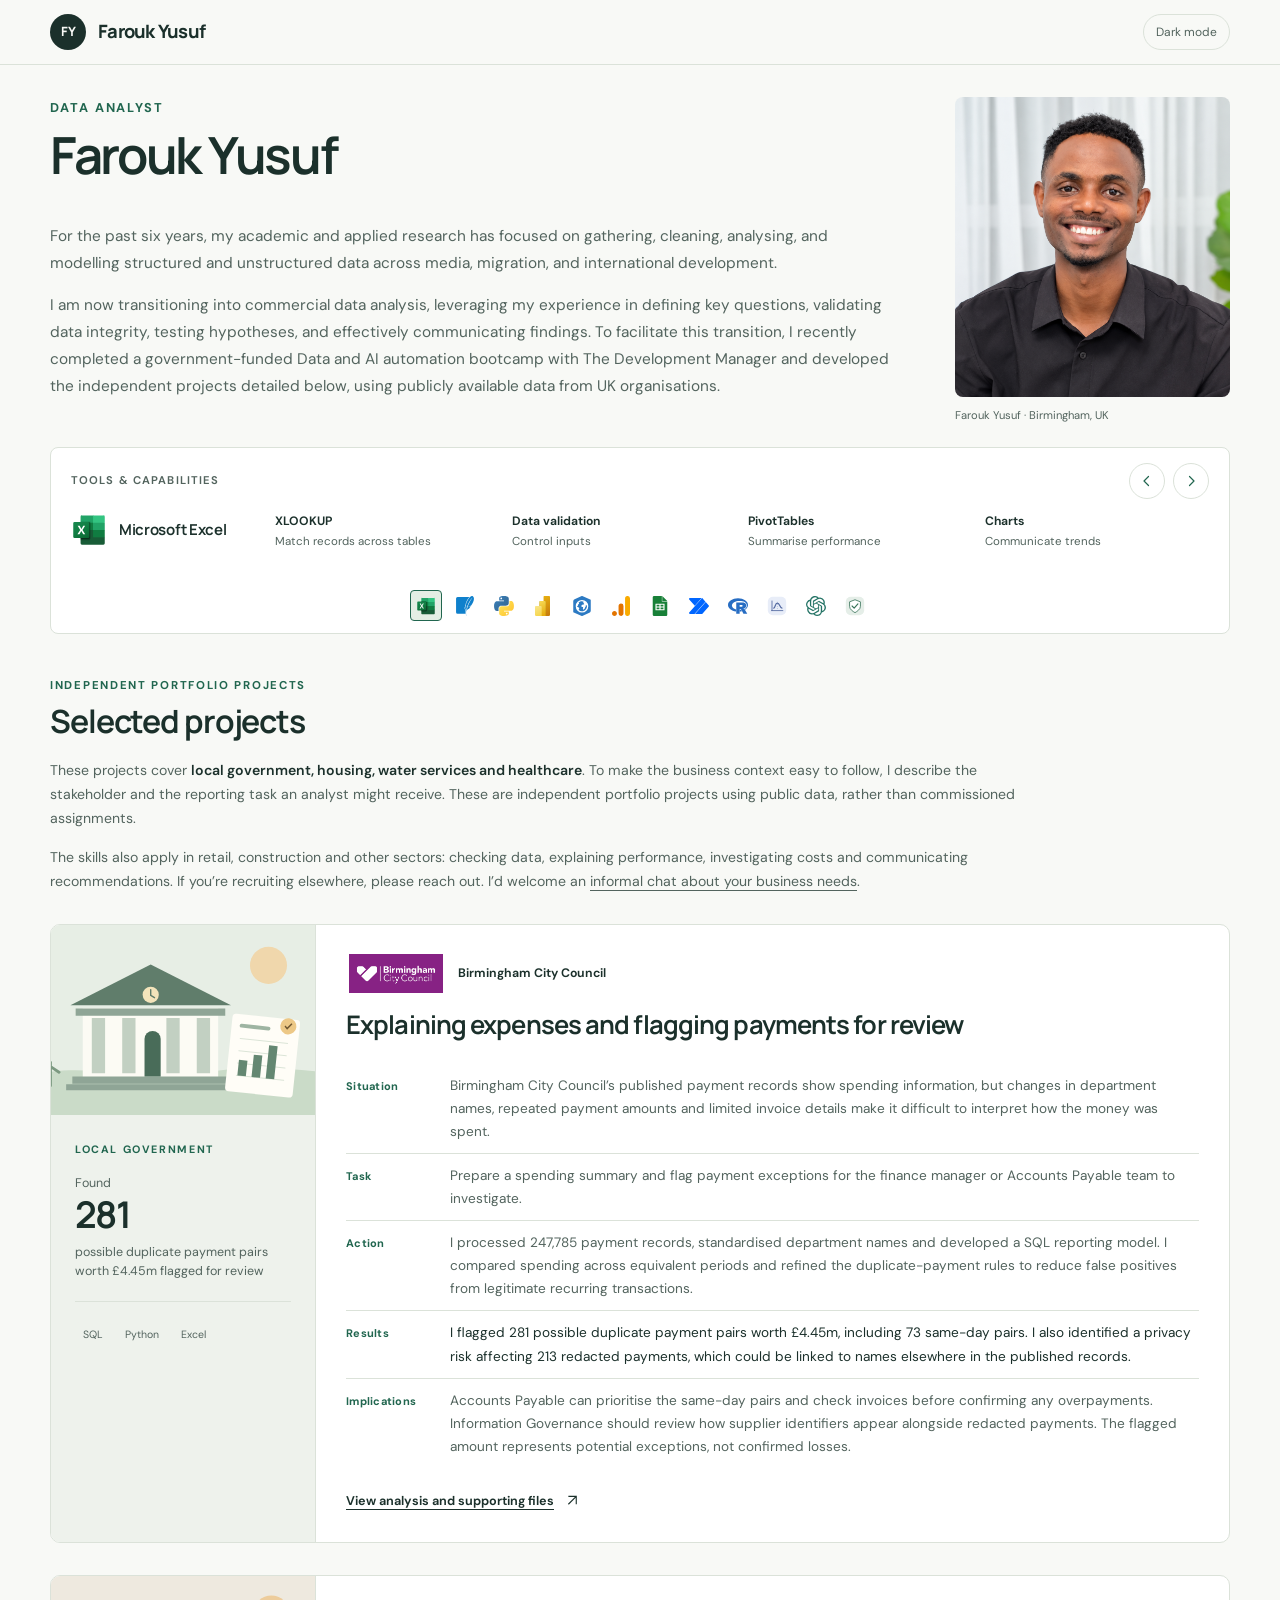
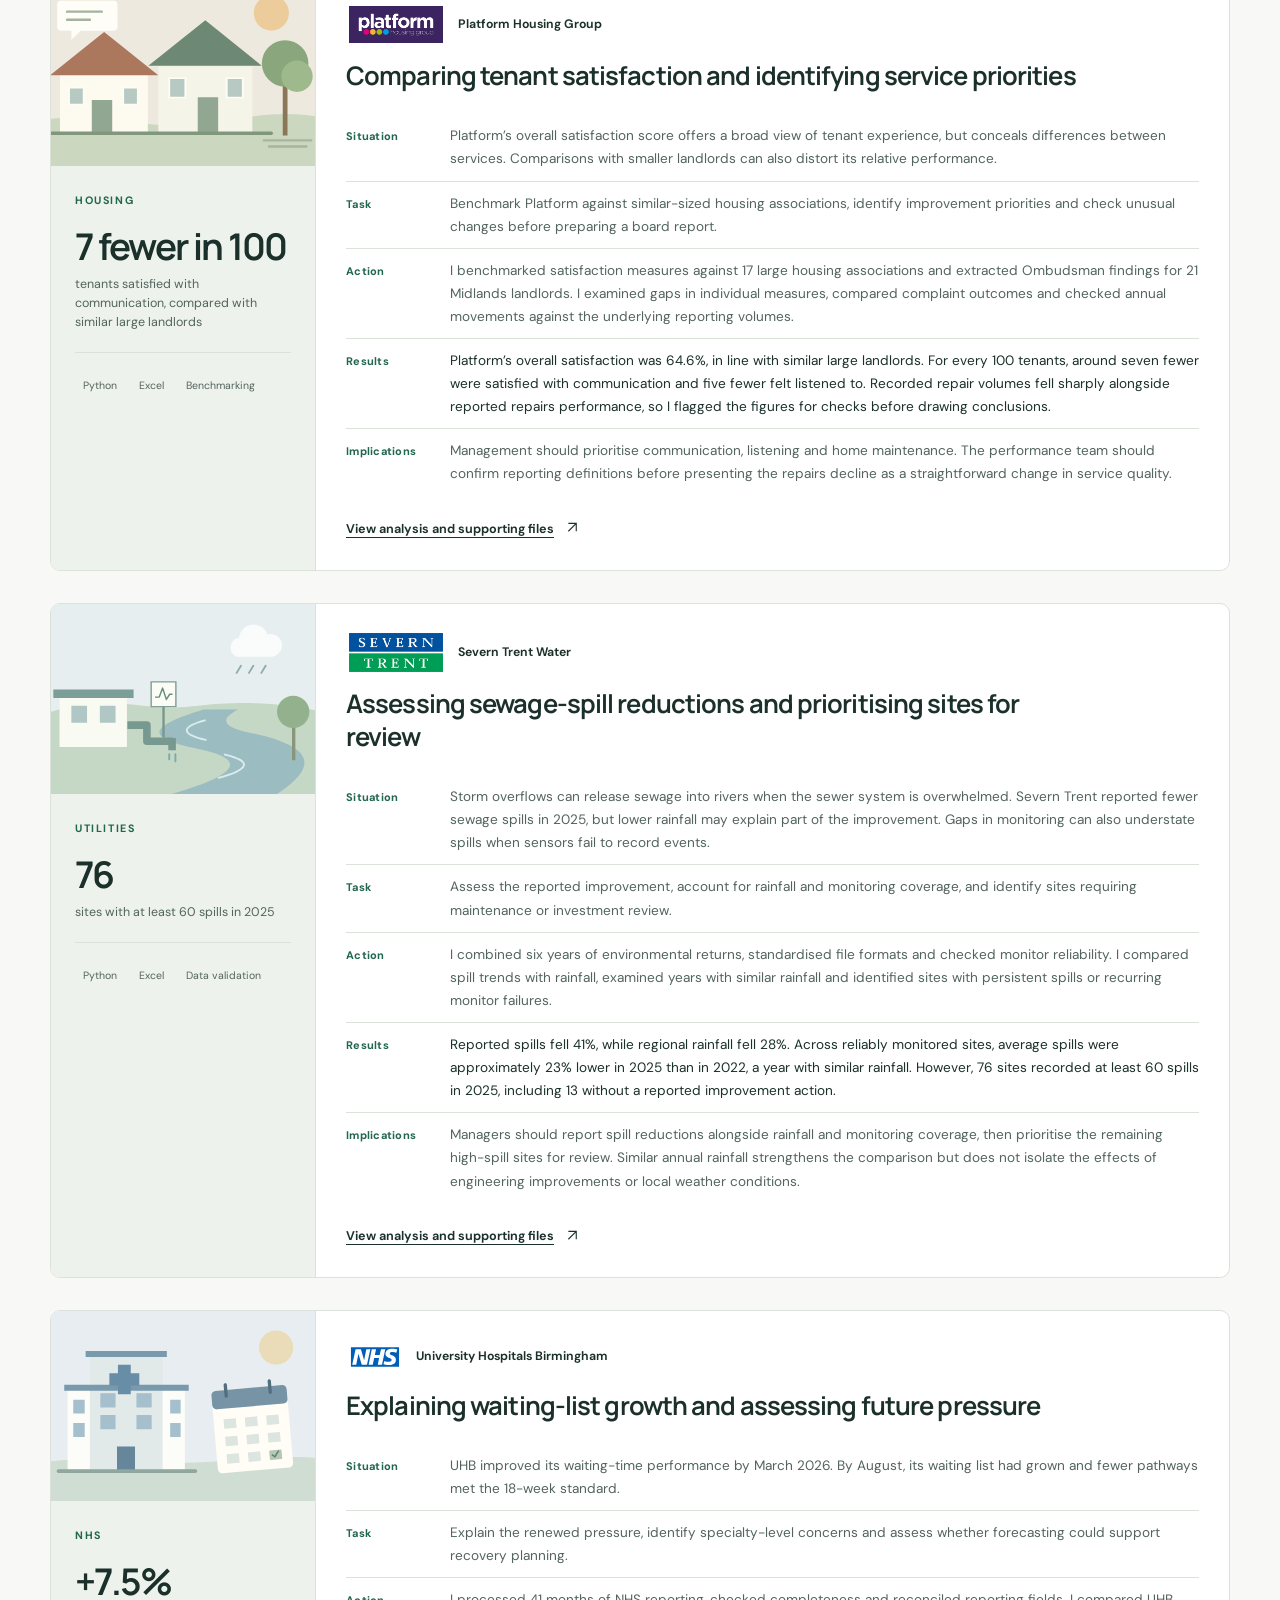
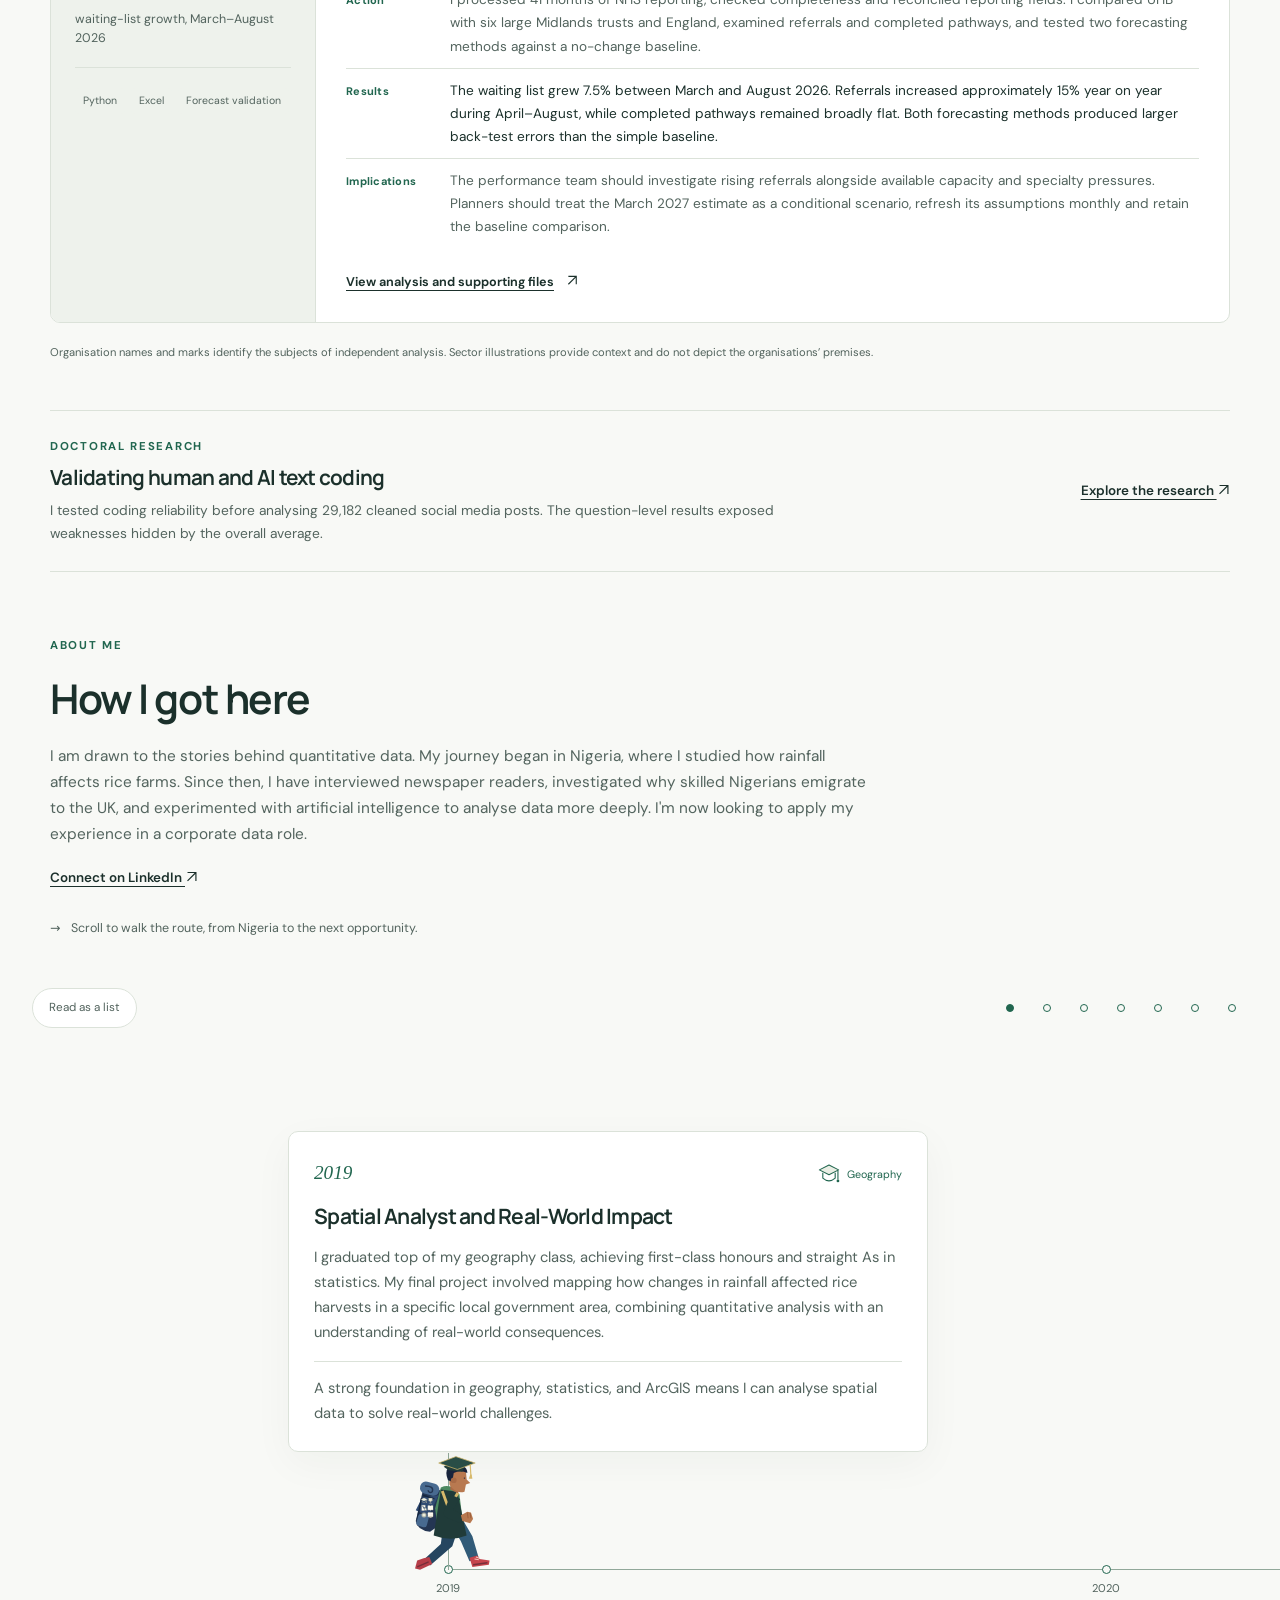
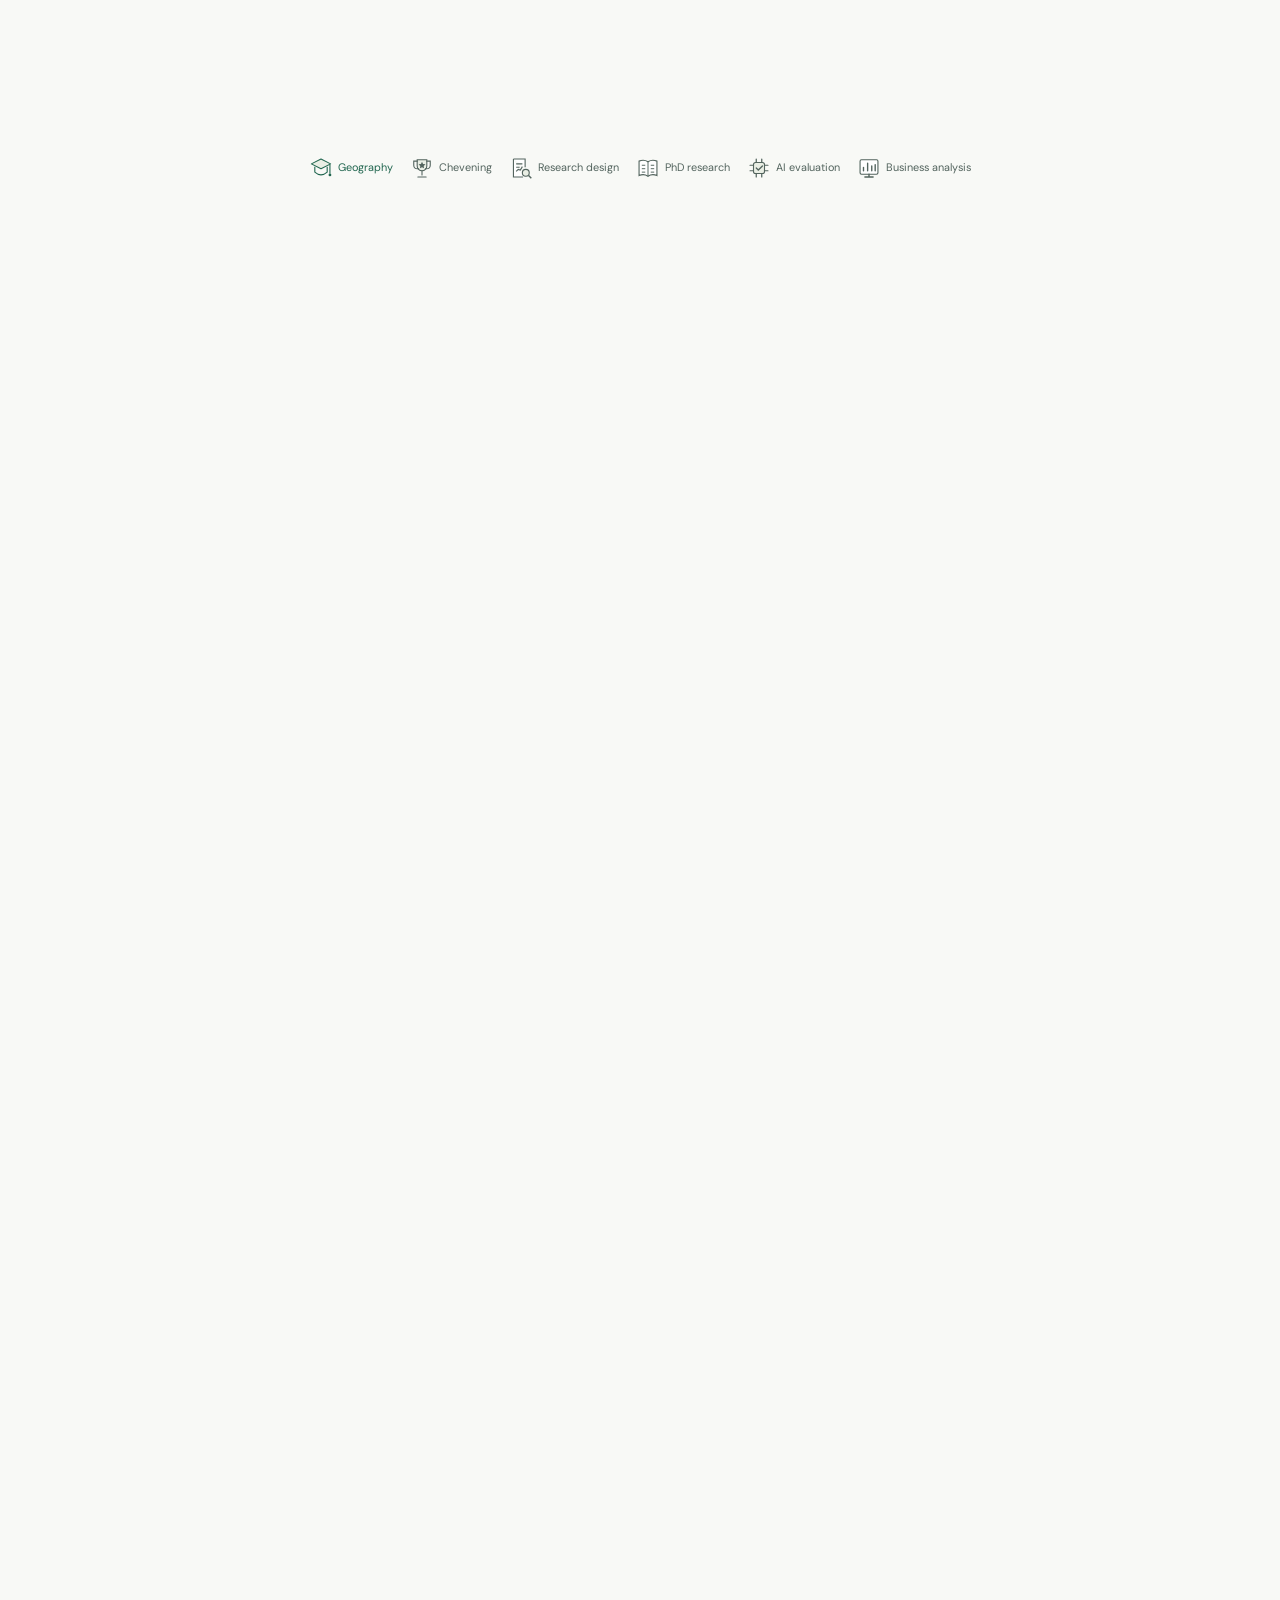
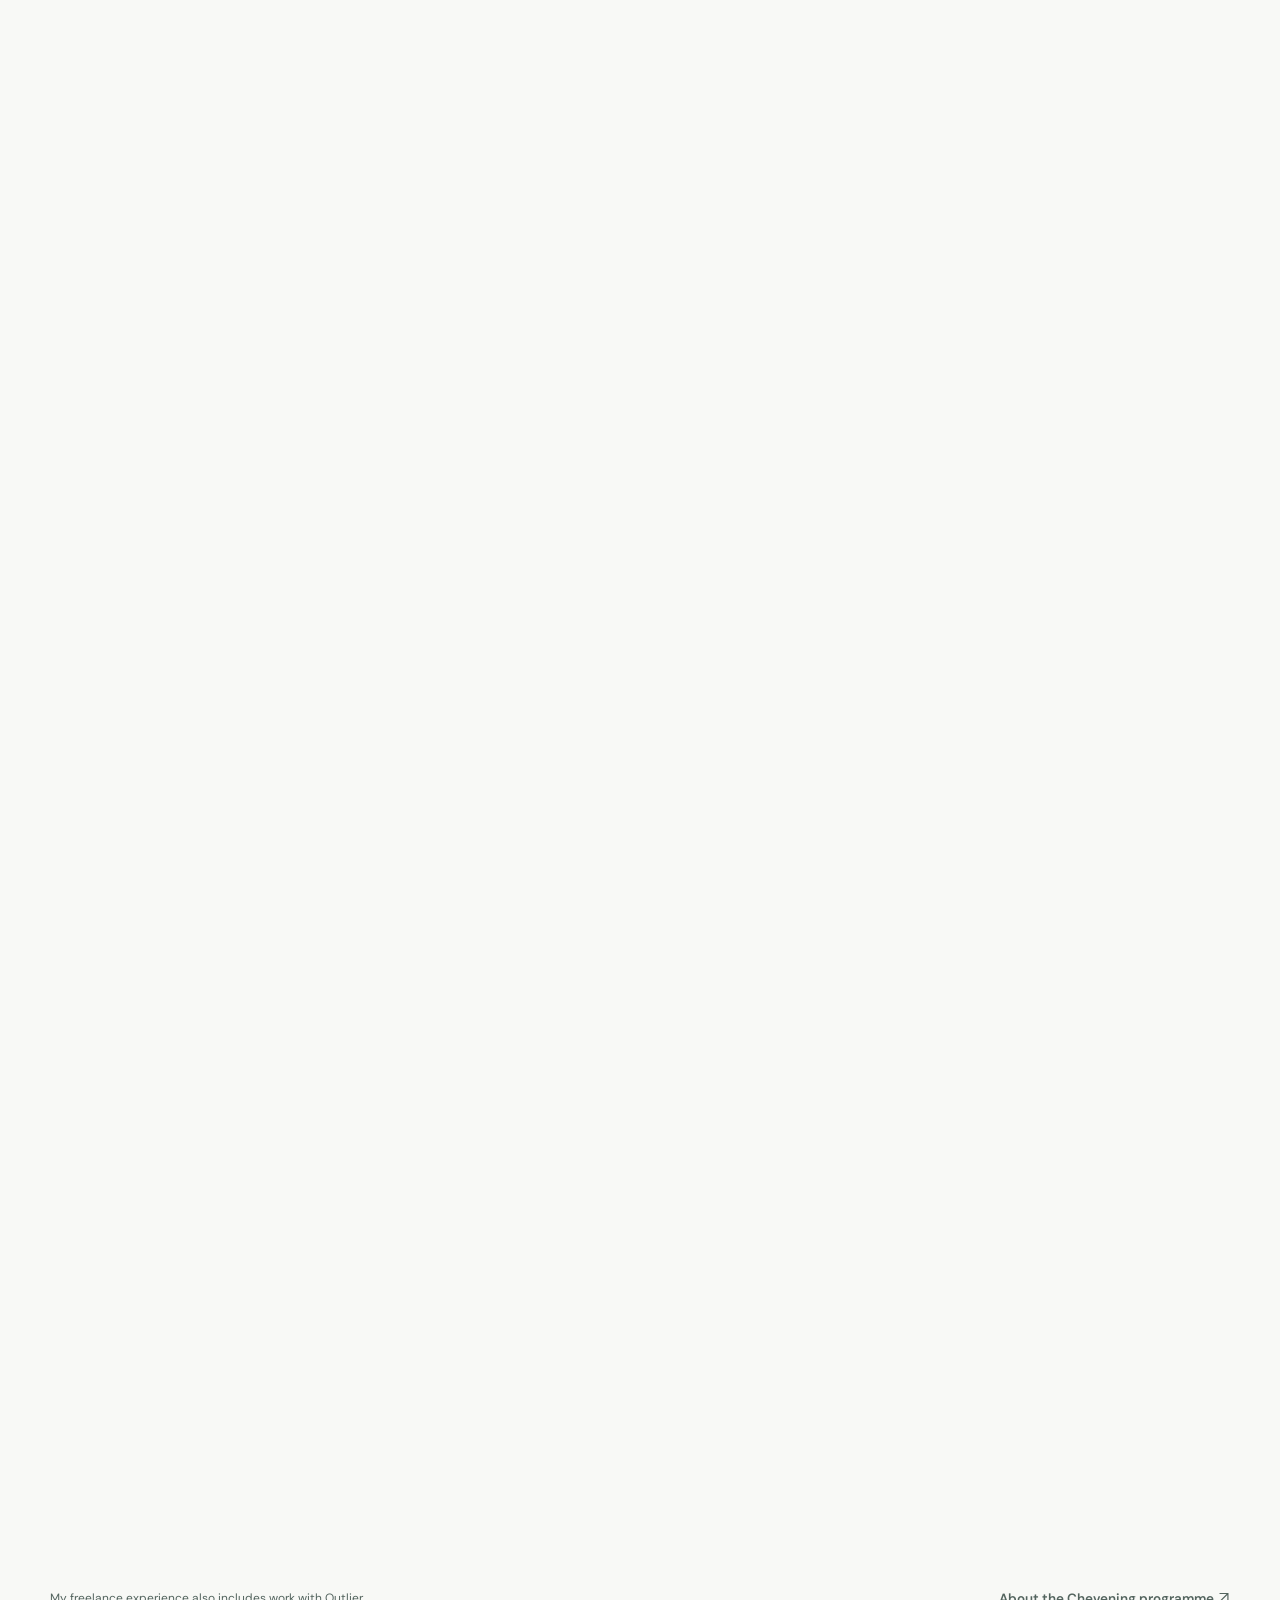
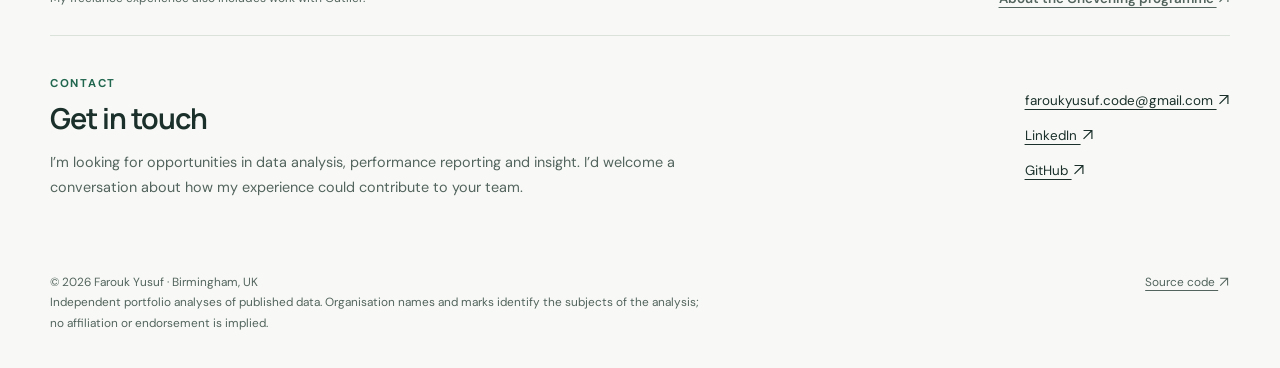
==== index.html @ 4bec8113 "Unify journey typography and enable smooth skills autoplay" ====
<!doctype html>
<html lang="en-GB"><head><meta charset="utf-8"><meta name="viewport" content="width=device-width, initial-scale=1">
<title>Data analyst portfolio | Farouk Yusuf</title><meta name="description" content="Farouk Yusuf: six years in academic and applied research, transitioning into commercial data analysis. Explore independent SQL, Python and Excel projects using UK public data.">
<meta name="theme-color" content="#1b302b"><link rel="icon" href="assets/favicon.svg" type="image/svg+xml">
<link rel="stylesheet" href="assets/css/site.css"><link rel="stylesheet" href="assets/css/home.css"><link rel="stylesheet" href="assets/css/journey.css"><script src="assets/js/journey.js" defer></script><script src="assets/js/site.js" defer></script></head>
<body><a class="skip-link" href="#main">Skip to content</a>
    <header class="site-header"><div class="container nav">
      <a class="brand" href="index.html"><span class="brand-mark" aria-hidden="true">FY</span>Farouk Yusuf<span class="sr-only">, home</span></a>
      <button class="theme-button" data-theme-toggle aria-pressed="false" hidden>Dark mode</button>
    </div></header><main id="main" class="homepage">
  <section class="home-opening container" aria-labelledby="profile-heading">
    <div class="profile-heading"><span class="eyebrow">Data Analyst</span><h1 id="profile-heading">Farouk Yusuf</h1></div>
    <div class="profile-introduction"><p>For the past six years, my academic and applied research has focused on gathering, cleaning, analysing, and modelling structured and unstructured data across media, migration, and international development.</p><p>I am now transitioning into commercial data analysis, leveraging my experience in defining key questions, validating data integrity, testing hypotheses, and effectively communicating findings. To facilitate this transition, I recently completed a government-funded Data and AI automation bootcamp with The Development Manager and developed the independent projects detailed below, using publicly available data from UK organisations.</p></div>
    <div class="profile-visual"><figure class="profile-picture"><img src="assets/images/headshot-3.png" alt="Farouk Yusuf" width="400" height="500" fetchpriority="high"><figcaption>Farouk Yusuf · Birmingham, UK</figcaption></figure></div>
    <section class="tool-carousel" data-tool-carousel role="region" aria-roledescription="carousel" aria-label="Tools and capabilities">
      <div class="tool-carousel-top"><h2>Tools &amp; capabilities</h2><div class="tool-controls" data-tool-controls hidden><button type="button" data-tool-previous aria-label="Previous tool"><svg viewBox="0 0 24 24" aria-hidden="true"><path d="m14 6-6 6 6 6"/></svg></button><button type="button" data-tool-next aria-label="Next tool"><svg viewBox="0 0 24 24" aria-hidden="true"><path d="m10 6 6 6-6 6"/></svg></button></div></div>
      <div data-tool-track><section class="tool-slide" data-tool-slide role="group" aria-roledescription="slide" aria-label="1 of 12: Microsoft Excel">
        <div class="tool-identity"><img src="assets/icons/excel.svg" alt="" width="42" height="42"><h3>Microsoft Excel</h3></div><div class="tool-details"><ul><li><strong>XLOOKUP</strong><span>Match records across tables</span></li><li><strong>Data validation</strong><span>Control inputs</span></li><li><strong>PivotTables</strong><span>Summarise performance</span></li><li><strong>Charts</strong><span>Communicate trends</span></li></ul></div></section><section class="tool-slide" data-tool-slide role="group" aria-roledescription="slide" aria-label="2 of 12: SQL">
        <div class="tool-identity"><img src="assets/icons/sql.svg" alt="" width="42" height="42"><h3>SQL</h3></div><div class="tool-details"><ul><li><strong>Joins</strong><span>Combine related tables</span></li><li><strong>Aggregations</strong><span>Calculate reporting measures</span></li><li><strong>Star schemas</strong><span>Structure analytical data</span></li><li><strong>Exception queries</strong><span>Flag records for review</span></li></ul></div></section><section class="tool-slide" data-tool-slide role="group" aria-roledescription="slide" aria-label="3 of 12: Python">
        <div class="tool-identity"><img src="assets/icons/python.svg" alt="" width="42" height="42"><h3>Python</h3></div><div class="tool-details"><ul><li><strong>pandas / NumPy</strong><span>Clean and analyse data</span></li><li><strong>PDF extraction</strong><span>Turn reports into tables</span></li><li><strong>Modelling</strong><span>Test explanations</span></li><li><strong>matplotlib</strong><span>Visualise findings</span></li></ul></div></section><section class="tool-slide" data-tool-slide role="group" aria-roledescription="slide" aria-label="4 of 12: Microsoft Power BI">
        <div class="tool-identity"><img src="assets/icons/power-bi.svg" alt="" width="42" height="42"><h3>Microsoft Power BI</h3></div><div class="tool-details"><ul><li><strong>Data preparation</strong><span>Clean and transform data</span></li><li><strong>Data modelling</strong><span>Connect reporting tables</span></li><li><strong>Measures</strong><span>Calculate reporting metrics</span></li><li><strong>Interactive reporting</strong><span>Explore performance</span></li></ul></div></section><section class="tool-slide" data-tool-slide role="group" aria-roledescription="slide" aria-label="5 of 12: ArcGIS">
        <div class="tool-identity"><img src="assets/icons/arcgis.svg" alt="" width="42" height="42"><h3>ArcGIS</h3></div><div class="tool-details"><ul><li><strong>Spatial analysis</strong><span>Explore geographical patterns</span></li><li><strong>Data layers</strong><span>Combine location-based datasets</span></li><li><strong>Area comparisons</strong><span>Compare locations and coverage</span></li><li><strong>Map design</strong><span>Communicate spatial findings</span></li></ul></div></section><section class="tool-slide" data-tool-slide role="group" aria-roledescription="slide" aria-label="6 of 12: Google Analytics">
        <div class="tool-identity"><img src="assets/icons/google-analytics.svg" alt="" width="42" height="42"><h3>Google Analytics</h3></div><div class="tool-details"><ul><li><strong>Acquisition</strong><span>Identify traffic sources</span></li><li><strong>Engagement</strong><span>Monitor visitor interactions</span></li><li><strong>Usage trends</strong><span>Track changes over time</span></li><li><strong>Reporting</strong><span>Summarise website performance</span></li></ul></div></section><section class="tool-slide" data-tool-slide role="group" aria-roledescription="slide" aria-label="7 of 12: Google Sheets">
        <div class="tool-identity"><img src="assets/icons/google-sheets.svg" alt="" width="42" height="42"><h3>Google Sheets</h3></div><div class="tool-details"><ul><li><strong>Formulas</strong><span>Calculate and check metrics</span></li><li><strong>Shared records</strong><span>Maintain collaborative datasets</span></li><li><strong>Usage tracking</strong><span>Monitor activity over time</span></li><li><strong>Reporting</strong><span>Summarise progress</span></li></ul></div></section><section class="tool-slide" data-tool-slide role="group" aria-roledescription="slide" aria-label="8 of 12: Power Automate">
        <div class="tool-identity"><img src="assets/icons/power-automate.svg" alt="" width="42" height="42"><h3>Power Automate</h3></div><div class="tool-details"><ul><li><strong>Workflow automation</strong><span>Streamline routine processes</span></li><li><strong>App connections</strong><span>Move data between applications</span></li><li><strong>Notifications</strong><span>Route updates and reminders</span></li><li><strong>Approvals</strong><span>Track review and sign-off steps</span></li></ul></div></section><section class="tool-slide" data-tool-slide role="group" aria-roledescription="slide" aria-label="9 of 12: R">
        <div class="tool-identity"><img src="assets/icons/r.svg" alt="" width="42" height="42"><h3>R</h3></div><div class="tool-details"><ul><li><strong>Data preparation</strong><span>Organise data for analysis</span></li><li><strong>Statistical analysis</strong><span>Explore patterns and relationships</span></li><li><strong>Visualisation</strong><span>Communicate analytical findings</span></li><li><strong>Reproducibility</strong><span>Keep analysis steps repeatable</span></li></ul></div></section><section class="tool-slide" data-tool-slide role="group" aria-roledescription="slide" aria-label="10 of 12: Statistics">
        <div class="tool-identity"><img src="assets/icons/statistics.svg" alt="" width="42" height="42"><h3>Statistics</h3></div><div class="tool-details"><ul><li><strong>Descriptive statistics</strong><span>Summarise distributions and variation</span></li><li><strong>Hypothesis testing</strong><span>Evaluate differences between groups</span></li><li><strong>Regression</strong><span>Examine relationships between variables</span></li><li><strong>Model validation</strong><span>Assess fit, error and uncertainty</span></li></ul></div></section><section class="tool-slide" data-tool-slide role="group" aria-roledescription="slide" aria-label="11 of 12: AI-assisted development">
        <div class="tool-identity"><img src="assets/icons/openai.svg" alt="" width="42" height="42"><h3>AI-assisted development</h3></div><div class="tool-details"><ul><li><strong>Code assistance</strong><span>Draft and refine scripts</span></li><li><strong>Debugging</strong><span>Investigate errors and test fixes</span></li><li><strong>Task breakdown</strong><span>Turn requirements into build steps</span></li><li><strong>Output validation</strong><span>Check generated code and findings</span></li></ul></div></section><section class="tool-slide" data-tool-slide role="group" aria-roledescription="slide" aria-label="12 of 12: Data governance &amp; GDPR">
        <div class="tool-identity"><img src="assets/icons/data-governance.svg" alt="" width="42" height="42"><h3>Data governance &amp; GDPR</h3></div><div class="tool-details"><ul><li><strong>Data quality</strong><span>Validate accuracy and consistency</span></li><li><strong>Data minimisation</strong><span>Limit unnecessary personal data</span></li><li><strong>Pseudonymisation</strong><span>Reduce exposure of identifiers</span></li><li><strong>Documentation</strong><span>Record sources and limitations</span></li></ul></div></section></div><div class="tool-choices" data-tool-choices role="group" aria-label="Choose a tool" hidden><button type="button" data-tool-select="0" aria-label="Show Microsoft Excel" title="Microsoft Excel" aria-pressed="true"><img src="assets/icons/excel.svg" width="20" height="20" alt=""></button><button type="button" data-tool-select="1" aria-label="Show SQL" title="SQL" aria-pressed="false"><img src="assets/icons/sql.svg" width="20" height="20" alt=""></button><button type="button" data-tool-select="2" aria-label="Show Python" title="Python" aria-pressed="false"><img src="assets/icons/python.svg" width="20" height="20" alt=""></button><button type="button" data-tool-select="3" aria-label="Show Microsoft Power BI" title="Microsoft Power BI" aria-pressed="false"><img src="assets/icons/power-bi.svg" width="20" height="20" alt=""></button><button type="button" data-tool-select="4" aria-label="Show ArcGIS" title="ArcGIS" aria-pressed="false"><img src="assets/icons/arcgis.svg" width="20" height="20" alt=""></button><button type="button" data-tool-select="5" aria-label="Show Google Analytics" title="Google Analytics" aria-pressed="false"><img src="assets/icons/google-analytics.svg" width="20" height="20" alt=""></button><button type="button" data-tool-select="6" aria-label="Show Google Sheets" title="Google Sheets" aria-pressed="false"><img src="assets/icons/google-sheets.svg" width="20" height="20" alt=""></button><button type="button" data-tool-select="7" aria-label="Show Power Automate" title="Power Automate" aria-pressed="false"><img src="assets/icons/power-automate.svg" width="20" height="20" alt=""></button><button type="button" data-tool-select="8" aria-label="Show R" title="R" aria-pressed="false"><img src="assets/icons/r.svg" width="20" height="20" alt=""></button><button type="button" data-tool-select="9" aria-label="Show Statistics" title="Statistics" aria-pressed="false"><img src="assets/icons/statistics.svg" width="20" height="20" alt=""></button><button type="button" data-tool-select="10" aria-label="Show AI-assisted development" title="AI-assisted development" aria-pressed="false"><img src="assets/icons/openai.svg" width="20" height="20" alt=""></button><button type="button" data-tool-select="11" aria-label="Show Data governance &amp; GDPR" title="Data governance &amp; GDPR" aria-pressed="false"><img src="assets/icons/data-governance.svg" width="20" height="20" alt=""></button></div><p class="sr-only" data-tool-announcement role="status" aria-live="polite"></p>
    </section>
  </section>

  <section class="home-projects container" id="projects" aria-labelledby="projects-heading">
    <div class="home-section-heading"><span class="eyebrow">Independent portfolio projects</span><h2 id="projects-heading">Selected projects</h2></div>
    <div class="project-context">
      <p>These projects cover <strong>local government, housing, water services and healthcare</strong>. To make the business context easy to follow, I describe the stakeholder and the reporting task an analyst might receive. These are independent portfolio projects using public data, rather than commissioned assignments.</p>
      <p>The skills also apply in retail, construction and other sectors: checking data, explaining performance, investigating costs and communicating recommendations. If you’re recruiting elsewhere, please reach out. I’d welcome an <a href="mailto:faroukyusuf.code@gmail.com">informal chat about your business needs</a>.</p>
    </div>
    <div class="project-highlights"><article class="project-highlight" aria-labelledby="project-1-title">
      <div class="project-art"><img class="sector-image" src="assets/illustrations/local-government.svg" alt="Illustration of a civic building and financial reporting documents" width="640" height="400" loading="lazy">
      <div class="project-art-footer"><span class="eyebrow">Local government</span><div class="project-key"><span class="project-key-prefix">Found</span><strong>281</strong><span>possible duplicate payment pairs worth £4.45m flagged for review</span></div><div class="tags"><span class="tag">SQL</span><span class="tag">Python</span><span class="tag">Excel</span></div></div></div>
      <div class="project-narrative"><div class="organisation"><img class="org-logo" src="assets/logos/bcc.png" alt="Birmingham City Council" width="100" height="45"><span>Birmingham City Council</span></div><h3 id="project-1-title"><a href="case-studies/birmingham-payments.html">Explaining expenses and flagging payments for review</a></h3>
      <dl class="star-list"><div class="star-step star-step--situation"><dt>Situation</dt><dd>Birmingham City Council’s published payment records show spending information, but changes in department names, repeated payment amounts and limited invoice details make it difficult to interpret how the money was spent.</dd></div><div class="star-step star-step--task"><dt>Task</dt><dd>Prepare a spending summary and flag payment exceptions for the finance manager or Accounts Payable team to investigate.</dd></div><div class="star-step star-step--action"><dt>Action</dt><dd>I processed 247,785 payment records, standardised department names and developed a SQL reporting model. I compared spending across equivalent periods and refined the duplicate-payment rules to reduce false positives from legitimate recurring transactions.</dd></div><div class="star-step star-step--results"><dt>Results</dt><dd>I flagged 281 possible duplicate payment pairs worth £4.45m, including 73 same-day pairs. I also identified a privacy risk affecting 213 redacted payments, which could be linked to names elsewhere in the published records.</dd></div><div class="star-step star-step--implications"><dt>Implications</dt><dd>Accounts Payable can prioritise the same-day pairs and check invoices before confirming any overpayments. Information Governance should review how supplier identifiers appear alongside redacted payments. The flagged amount represents potential exceptions, not confirmed losses.</dd></div></dl><a class="project-detail-link" href="case-studies/birmingham-payments.html">View analysis and supporting files <span aria-hidden="true"><svg class="arrow-icon" viewBox="0 0 16 16" aria-hidden="true"><path d="M3 13 13 3M3 3h10v10"/></svg></span><span class="sr-only">: Birmingham City Council</span></a></div>
    </article><article class="project-highlight" aria-labelledby="project-2-title">
      <div class="project-art"><img class="sector-image" src="assets/illustrations/housing.svg" alt="Illustration of homes and communal green space" width="640" height="400" loading="lazy">
      <div class="project-art-footer"><span class="eyebrow">Housing</span><div class="project-key"><strong>7 fewer in 100</strong><span>tenants satisfied with communication, compared with similar large landlords</span></div><div class="tags"><span class="tag">Python</span><span class="tag">Excel</span><span class="tag">Benchmarking</span></div></div></div>
      <div class="project-narrative"><div class="organisation"><img class="org-logo" src="assets/logos/platform.png" alt="Platform Housing Group" width="100" height="45"><span>Platform Housing Group</span></div><h3 id="project-2-title"><a href="case-studies/platform-housing.html">Comparing tenant satisfaction and identifying service priorities</a></h3>
      <dl class="star-list"><div class="star-step star-step--situation"><dt>Situation</dt><dd>Platform’s overall satisfaction score offers a broad view of tenant experience, but conceals differences between services. Comparisons with smaller landlords can also distort its relative performance.</dd></div><div class="star-step star-step--task"><dt>Task</dt><dd>Benchmark Platform against similar-sized housing associations, identify improvement priorities and check unusual changes before preparing a board report.</dd></div><div class="star-step star-step--action"><dt>Action</dt><dd>I benchmarked satisfaction measures against 17 large housing associations and extracted Ombudsman findings for 21 Midlands landlords. I examined gaps in individual measures, compared complaint outcomes and checked annual movements against the underlying reporting volumes.</dd></div><div class="star-step star-step--results"><dt>Results</dt><dd>Platform’s overall satisfaction was 64.6%, in line with similar large landlords. For every 100 tenants, around seven fewer were satisfied with communication and five fewer felt listened to. Recorded repair volumes fell sharply alongside reported repairs performance, so I flagged the figures for checks before drawing conclusions.</dd></div><div class="star-step star-step--implications"><dt>Implications</dt><dd>Management should prioritise communication, listening and home maintenance. The performance team should confirm reporting definitions before presenting the repairs decline as a straightforward change in service quality.</dd></div></dl><a class="project-detail-link" href="case-studies/platform-housing.html">View analysis and supporting files <span aria-hidden="true"><svg class="arrow-icon" viewBox="0 0 16 16" aria-hidden="true"><path d="M3 13 13 3M3 3h10v10"/></svg></span><span class="sr-only">: Platform Housing Group</span></a></div>
    </article><article class="project-highlight" aria-labelledby="project-3-title">
      <div class="project-art"><img class="sector-image" src="assets/illustrations/water-services.svg" alt="Illustration of a river, rainfall and water-monitoring infrastructure" width="640" height="400" loading="lazy">
      <div class="project-art-footer"><span class="eyebrow">Utilities</span><div class="project-key"><strong>76</strong><span>sites with at least 60 spills in 2025</span></div><div class="tags"><span class="tag">Python</span><span class="tag">Excel</span><span class="tag">Data validation</span></div></div></div>
      <div class="project-narrative"><div class="organisation"><img class="org-logo" src="assets/logos/severn-trent.png" alt="Severn Trent Water" width="100" height="45"><span>Severn Trent Water</span></div><h3 id="project-3-title"><a href="case-studies/severn-trent.html">Assessing sewage-spill reductions and prioritising sites for review</a></h3>
      <dl class="star-list"><div class="star-step star-step--situation"><dt>Situation</dt><dd>Storm overflows can release sewage into rivers when the sewer system is overwhelmed. Severn Trent reported fewer sewage spills in 2025, but lower rainfall may explain part of the improvement. Gaps in monitoring can also understate spills when sensors fail to record events.</dd></div><div class="star-step star-step--task"><dt>Task</dt><dd>Assess the reported improvement, account for rainfall and monitoring coverage, and identify sites requiring maintenance or investment review.</dd></div><div class="star-step star-step--action"><dt>Action</dt><dd>I combined six years of environmental returns, standardised file formats and checked monitor reliability. I compared spill trends with rainfall, examined years with similar rainfall and identified sites with persistent spills or recurring monitor failures.</dd></div><div class="star-step star-step--results"><dt>Results</dt><dd>Reported spills fell 41%, while regional rainfall fell 28%. Across reliably monitored sites, average spills were approximately 23% lower in 2025 than in 2022, a year with similar rainfall. However, 76 sites recorded at least 60 spills in 2025, including 13 without a reported improvement action.</dd></div><div class="star-step star-step--implications"><dt>Implications</dt><dd>Managers should report spill reductions alongside rainfall and monitoring coverage, then prioritise the remaining high-spill sites for review. Similar annual rainfall strengthens the comparison but does not isolate the effects of engineering improvements or local weather conditions.</dd></div></dl><a class="project-detail-link" href="case-studies/severn-trent.html">View analysis and supporting files <span aria-hidden="true"><svg class="arrow-icon" viewBox="0 0 16 16" aria-hidden="true"><path d="M3 13 13 3M3 3h10v10"/></svg></span><span class="sr-only">: Severn Trent Water</span></a></div>
    </article><article class="project-highlight" aria-labelledby="project-4-title">
      <div class="project-art"><img class="sector-image" src="assets/illustrations/healthcare.svg" alt="Illustration of a hospital and a patient appointment schedule" width="640" height="400" loading="lazy">
      <div class="project-art-footer"><span class="eyebrow">NHS</span><div class="project-key"><strong>+7.5%</strong><span>waiting-list growth, March–August 2026</span></div><div class="tags"><span class="tag">Python</span><span class="tag">Excel</span><span class="tag">Forecast validation</span></div></div></div>
      <div class="project-narrative"><div class="organisation"><img class="org-logo nhs" src="assets/logos/nhs.svg" alt="NHS" width="100" height="45"><span>University Hospitals Birmingham</span></div><h3 id="project-4-title"><a href="case-studies/uhb-waiting-times.html">Explaining waiting-list growth and assessing future pressure</a></h3>
      <dl class="star-list"><div class="star-step star-step--situation"><dt>Situation</dt><dd>UHB improved its waiting-time performance by March 2026. By August, its waiting list had grown and fewer pathways met the 18-week standard.</dd></div><div class="star-step star-step--task"><dt>Task</dt><dd>Explain the renewed pressure, identify specialty-level concerns and assess whether forecasting could support recovery planning.</dd></div><div class="star-step star-step--action"><dt>Action</dt><dd>I processed 41 months of NHS reporting, checked completeness and reconciled reporting fields. I compared UHB with six large Midlands trusts and England, examined referrals and completed pathways, and tested two forecasting methods against a no-change baseline.</dd></div><div class="star-step star-step--results"><dt>Results</dt><dd>The waiting list grew 7.5% between March and August 2026. Referrals increased approximately 15% year on year during April–August, while completed pathways remained broadly flat. Both forecasting methods produced larger back-test errors than the simple baseline.</dd></div><div class="star-step star-step--implications"><dt>Implications</dt><dd>The performance team should investigate rising referrals alongside available capacity and specialty pressures. Planners should treat the March 2027 estimate as a conditional scenario, refresh its assumptions monthly and retain the baseline comparison.</dd></div></dl><a class="project-detail-link" href="case-studies/uhb-waiting-times.html">View analysis and supporting files <span aria-hidden="true"><svg class="arrow-icon" viewBox="0 0 16 16" aria-hidden="true"><path d="M3 13 13 3M3 3h10v10"/></svg></span><span class="sr-only">: University Hospitals Birmingham</span></a></div>
    </article></div>
    <p class="home-project-note">Organisation names and marks identify the subjects of independent analysis. Sector illustrations provide context and do not depict the organisations’ premises.</p>
  </section>

  <section class="container home-research" id="research" aria-labelledby="research-heading">
    <div><span class="eyebrow">Doctoral research</span><h2 id="research-heading">Validating human and AI text coding</h2><p>I tested coding reliability before analysing 29,182 cleaned social media posts. The question-level results exposed weaknesses hidden by the overall average.</p></div>
    <a class="text-link" href="case-studies/research-validation.html">Explore the research <svg class="arrow-icon" viewBox="0 0 16 16" aria-hidden="true"><path d="M3 13 13 3M3 3h10v10"/></svg></a>
  </section>

  <section class="route-section" id="about" aria-labelledby="journey-heading">
  <svg xmlns="http://www.w3.org/2000/svg" class="route-definitions" aria-hidden="true" width="0" height="0"><defs>
<symbol id="kit-graduation" viewBox="0 0 32 32"><path d="m2 10 14-7 14 7-14 7Z" fill="var(--hero)" stroke="currentColor" stroke-width="1.6" stroke-linejoin="round"/><path d="M7 14v8q9 8 18 0v-8M29 11v13" fill="none" stroke="currentColor" stroke-width="1.6"/><circle cx="29" cy="26" r="2" fill="currentColor"/></symbol>
<symbol id="kit-scholarship" viewBox="0 0 32 32"><path d="M9 4h14v9a7 7 0 0 1-14 0Z" fill="var(--hero)" stroke="currentColor" stroke-width="1.6"/><path d="M9 6H4v6q0 6 7 5M23 6h5v6q0 6-7 5m-5 3v6m-6 3h12" fill="none" stroke="currentColor" stroke-width="1.6" stroke-linecap="round"/><path d="m16 7 1.5 3 3.5.5-2.5 2.5.5 3.5-3-1.5-3 1.5.5-3.5-2.5-2.5 3.5-.5Z" fill="currentColor"/></symbol>
<symbol id="kit-research" viewBox="0 0 32 32"><path d="M5 3h17v12M5 3v26h14" fill="var(--surface)" stroke="currentColor" stroke-width="1.6"/><path d="M9 10h9M9 15h5m-5 6 3-3 3 1 3-5" fill="none" stroke="currentColor" stroke-width="1.6"/><circle cx="23" cy="23" r="5" fill="var(--hero)" stroke="currentColor" stroke-width="1.6"/><path d="m27 27 4 4" stroke="currentColor" stroke-width="2"/></symbol>
<symbol id="kit-doctorate" viewBox="0 0 32 32"><path d="M3 6q7-3 13 1 6-4 13-1v21q-7-3-13 1-6-4-13-1Z" fill="var(--surface)" stroke="currentColor" stroke-width="1.6"/><path d="M16 7v21M7 12h5m-5 5h5m-5 5h5m8-10h5m-5 5h5m-5 5h5" fill="none" stroke="currentColor" stroke-width="1.4"/></symbol>
<symbol id="kit-ai" viewBox="0 0 32 32"><rect x="8" y="8" width="16" height="16" rx="3" fill="var(--hero)" stroke="currentColor" stroke-width="1.6"/><path d="M12 3v5m8-5v5M12 24v5m8-5v5M3 12h5m-5 8h5m16-8h5m-5 8h5m-8-7-6 6-3-3" fill="none" stroke="currentColor" stroke-width="1.8" stroke-linecap="round"/></symbol>
<symbol id="kit-analytics" viewBox="0 0 32 32"><rect x="3" y="4" width="26" height="21" rx="2" fill="var(--surface)" stroke="currentColor" stroke-width="1.6"/><path d="M8 20v-5m6 5V9m6 11v-7m5 7v-9m-9 14v4m-6 0h12" fill="none" stroke="currentColor" stroke-width="2" stroke-linecap="round"/></symbol>
</defs></svg>

  <div class="container route-intro"><span class="eyebrow">About me</span><h2 id="journey-heading">How I got here</h2><p>I am drawn to the stories behind quantitative data. My journey began in Nigeria, where I studied how rainfall affects rice farms. Since then, I have interviewed newspaper readers, investigated why skilled Nigerians emigrate to the UK, and experimented with artificial intelligence to analyse data more deeply. I&#x27;m now looking to apply my experience in a corporate data role.</p><a class="text-link" href="https://www.linkedin.com/in/farouk-yusuf-fy" target="_blank" rel="noopener">Connect on LinkedIn <svg class="arrow-icon" viewBox="0 0 16 16" aria-hidden="true"><path d="M3 13 13 3M3 3h10v10"/></svg></a><p class="route-invitation"><span aria-hidden="true">→</span> Scroll to walk the route, from Nigeria to the next opportunity.</p></div>
  <div class="route-scroll" data-route-scroll>
    <div class="route-scene" data-route-scene>
      <div class="route-controls"><button class="route-view-toggle" data-route-view aria-pressed="false" hidden>Read as a list</button><nav class="route-chapters" aria-label="Journey chapters"><a href="#journey-01" data-route-jump="0" aria-label="Jump to 2019: Geographer" title="2019 · Geographer"><span aria-hidden="true"></span></a><a href="#journey-02" data-route-jump="1" aria-label="Jump to 2020–2021: Chevening scholar" title="2020–2021 · Chevening scholar"><span aria-hidden="true"></span></a><a href="#journey-03" data-route-jump="2" aria-label="Jump to 2022: Researcher" title="2022 · Researcher"><span aria-hidden="true"></span></a><a href="#journey-04" data-route-jump="3" aria-label="Jump to September 2022 · PhD: Doctoral researcher" title="September 2022 · PhD · Doctoral researcher"><span aria-hidden="true"></span></a><a href="#journey-05" data-route-jump="4" aria-label="Jump to 2025: AI evaluator" title="2025 · AI evaluator"><span aria-hidden="true"></span></a><a href="#journey-06" data-route-jump="5" aria-label="Jump to 2026 · Now: Data analyst" title="2026 · Now · Data analyst"><span aria-hidden="true"></span></a><a href="#journey-ending" data-route-jump="ending" aria-label="Jump to What this means for you" title="What this means for you"><span aria-hidden="true"></span></a></nav></div>
      <div class="route-track" data-route-track aria-hidden="true"><div class="route-axis"></div><span class="route-year" style="--year:0.0">2019</span><span class="route-year" style="--year:0.14285714285714285">2020</span><span class="route-year" style="--year:0.2857142857142857">2021</span><span class="route-year" style="--year:0.42857142857142855">2022</span><span class="route-year" style="--year:0.5714285714285714">2023</span><span class="route-year" style="--year:0.7142857142857143">2024</span><span class="route-year" style="--year:0.8571428571428571">2025</span><span class="route-year" style="--year:1.0">2026</span><div class="route-stop" data-route-stop style="--stop:0"><span class="route-stop-dot"></span><span class="route-tag">Geographer</span></div><div class="route-stop" data-route-stop style="--stop:0.14285714285714285"><span class="route-stop-dot"></span><span class="route-tag">Chevening scholar</span></div><div class="route-stop" data-route-stop style="--stop:0.42857142857142855"><span class="route-stop-dot"></span><span class="route-tag">Researcher</span></div><div class="route-stop" data-route-stop style="--stop:0.5238095238095238"><span class="route-stop-dot"></span><span class="route-tag">Doctoral researcher</span></div><div class="route-stop" data-route-stop style="--stop:0.8571428571428571"><span class="route-stop-dot"></span><span class="route-tag">AI evaluator</span></div><div class="route-stop" data-route-stop style="--stop:1"><span class="route-stop-dot"></span><span class="route-tag">Data analyst</span></div><div class="route-event route-event--work" data-route-event="work" data-position="0.38095238095238093" style="--event:0.38095238095238093;--lane:0;--event-width:164px"><span class="route-event-dot"></span><p><span>Sep 2021</span><strong>Started · Research Associate</strong>University of Birmingham</p></div><div class="route-event route-event--work" data-route-event="work" data-position="0.42857142857142855" style="--event:0.42857142857142855;--lane:1;--event-width:164px"><span class="route-event-dot"></span><p><span>Jan 2022</span><strong>Finished · Research Associate</strong>University of Birmingham</p></div><div class="route-event route-event--work" data-route-event="work" data-position="0.4404761904761905" style="--event:0.4404761904761905;--lane:0;--event-width:164px"><span class="route-event-dot"></span><p><span>Feb 2022</span><strong>Started · Support Worker</strong>Charis Care Solutions</p></div><div class="route-event route-event--work" data-route-event="work" data-position="0.5595238095238095" style="--event:0.5595238095238095;--lane:1;--event-width:164px"><span class="route-event-dot"></span><p><span>Dec 2022</span><strong>Finished · Support Worker</strong>Charis Care Solutions</p></div><div class="route-event route-event--wedding" data-route-event="wedding" data-position="0.5714285714285714" style="--event:0.5714285714285714;--lane:0;--event-width:164px"><span class="route-event-dot">♡</span><p><span>2023</span><strong>Got married</strong>Love and a new chapter</p></div><div class="route-event route-event--work" data-route-event="work" data-position="0.8095238095238095" style="--event:0.8095238095238095;--lane:0;--event-width:240px"><span class="route-event-dot"></span><p><span>Sep 2024</span><strong>Started · Freelance Interviewer</strong>National Centre for Social Research (NatCen)</p></div><div class="route-event route-event--work" data-route-event="work" data-position="0.8571428571428571" style="--event:0.8571428571428571;--lane:1;--event-width:164px"><span class="route-event-dot"></span><p><span>Jan 2025</span><strong>Finished · Freelance Interviewer</strong>NatCen</p></div><div class="route-door"><svg viewBox="0 0 72 130" aria-hidden="true"><path d="M8 126V7h52v119" fill="var(--hero)" stroke="currentColor" stroke-width="2"/><path d="M8 126V7L46 0v130Z" fill="var(--surface)" stroke="currentColor" stroke-width="2"/><circle cx="37" cy="67" r="2" fill="currentColor"/></svg><span>The next opportunity</span></div></div>
      <div class="route-leader" aria-hidden="true"></div>
      <div class="route-walker" data-route-walker data-frame="0" data-outfit="graduate" aria-hidden="true"><svg class="route-partner" viewBox="0 0 95 160" xmlns="http://www.w3.org/2000/svg" aria-hidden="true">
  <path d="M32 43q-9-20 1-29 18-16 30 4l8 39-41 4Z" fill="#252940"/>
  <path d="M39 34h15l1 16-16 1Z" fill="#a96b46"/><ellipse cx="46" cy="26" rx="12" ry="16" fill="#b87950"/>
  <path d="M33 24q11 0 18-13 13 10 8 24l6-15Q53-1 37 11Z" fill="#252940"/>
  <path d="M32 18q-14 23-13 52l15 12 8-48Z" fill="#f0eee8" fill-opacity=".75" stroke="#afb6ad" stroke-width="1"/>
  <path d="m37 47-9 17 9 24-21 62q32 10 66 0L57 85l6-20-10-18-7 7Z" fill="#faf7ed" stroke="#acb3a8" stroke-width="1.4"/>
  <path d="m38 92-8 50m25-50 15 51M35 87h24" fill="none" stroke="#deddd1" stroke-width="2"/>
  <path d="m32 56-9 24 18 11 5-7-12-10 6-15m18-3 8 20-16 11-5-7 11-9-5-13" fill="#b87950"/>
  <path d="m43 83 4 22 8-1-4-21Z" fill="#4d8960"/><g fill="#b76b7a"><circle cx="41" cy="78" r="6"/><circle cx="49" cy="75" r="7"/><circle cx="56" cy="80" r="6"/></g><g fill="#f2c7c4"><circle cx="45" cy="82" r="6"/><circle cx="52" cy="83" r="5"/></g>
  <path d="m40 155-4 3m25-3 3 3" stroke="#9b7359" stroke-width="3" stroke-linecap="round"/>
</svg>
<svg viewBox="0 0 120 160" xmlns="http://www.w3.org/2000/svg" aria-hidden="true">
  <g class="walker-facing">
    <g class="walker-arm walker-arm--back"><path d="m59 54-14 29-17 7 5 10 23-10 17-27Z" fill="#346747"/><path d="m29 89-7 1-5 8 11 3 6-4Z" fill="#a96b46"/></g>
    <g class="walker-leg walker-leg--back"><path d="m54 94-4 30-24 22 9 8 31-27 10-30Z" fill="#254660"/><path class="walker-shoe" d="m26 144-9 3-3 11 7 2 17-8-4-10Z" fill="#b63e48"/><path d="m17 156 16-7" stroke="#762f3a" stroke-width="2"/></g>
    <g class="walker-pack"><path d="M41 45 25 49 15 92q2 13 20 15l17-12 6-41Z" fill="#243653"/><path d="M24 59 15 77 33 85l14-29" fill="#304b73"/><rect x="21" y="38" width="27" height="17" rx="8" fill="#486a90" transform="rotate(15 34 46)"/><path d="M28 43q13 0 10 8-4 3-6-2" fill="none" stroke="#243653" stroke-width="2"/><path d="m23 60-6 30m8-34 16 5" fill="none" stroke="#152740" stroke-width="2"/><rect x="17" y="83" width="15" height="17" rx="4" fill="#486a90" transform="rotate(15 25 91)"/></g>
    <g class="walker-leg walker-leg--front"><path d="m62 93 16 27 12 28 13-4-9-31-14-24Z" fill="var(--walker-trousers,#315b78)"/><path class="walker-shoe" d="m90 143 4 13 23-3 1-6-14-2-3-5Z" fill="#c5444c"/><path d="m95 153 20-3" stroke="#762f3a" stroke-width="2"/><path d="m97 145 6 1m-4-4 5 2" stroke="#f1c5ba" stroke-width="1.5"/></g>
    <path class="walker-body" d="M50 45q15-7 26 10l5 40q-16 14-36 3l-3-24Z" fill="var(--walker-jacket,#4d8960)"/>
    <path class="walker-hood" d="M48 48q-8-11 5-17 14-4 24 12l-4 9Z" fill="#60965e"/><path class="walker-jacket-detail" d="m48 89 22-9m-17 15 15-5" stroke="#cedea4" stroke-width="3" stroke-linecap="round"/><path class="walker-strap" d="m45 48 17 28-14 18" fill="none" stroke="#203453" stroke-width="5"/>
    <path class="walker-gown" d="m50 48 23 3 13 61q-22 9-46 0Z" fill="#203b39"/><path class="walker-gown" d="m52 50 9 25 13-23" fill="none" stroke="#d7b96b" stroke-width="4"/>
    <path class="walker-suit" d="m52 47 22 4 7 46-32 3-5-29Z" fill="#203453"/><path class="walker-suit" d="m58 47 10 3-3 26Z" fill="#f7f3e8"/><path class="walker-suit" d="m57 53 5 3 5-2-2 7-4-3-4 2Z" fill="#b05764"/><path class="walker-suit" d="m52 52 7 22 3-11 3 11 9-17" fill="none" stroke="#45627a" stroke-width="1.5"/>
    <path d="m64 37-1 11 11 5 3-15Z" fill="#a96b46"/>
    <path d="M62 20q13-9 23 2l1 12 5 5-6 2-2 10q-12 4-21-10Z" fill="#b87950"/><path class="walker-hair" d="M60 35q-5-12 1-18 9-8 20-2 6 3 6 10-10-5-19 0l-2 12Z" fill="#18243c"/><circle cx="68" cy="35" r="4" fill="#a96b46"/><circle cx="83" cy="32" r="1" fill="#18243c"/>
    <g class="walker-headphones"><path d="M62 30q-3-15 10-16 10 0 13 9" fill="none" stroke="#dae7df" stroke-width="3"/><rect x="59" y="27" width="10" height="14" rx="5" fill="#e7ede7" stroke="#b3c6b9" stroke-width="1"/></g>
    <g class="walker-cap"><path d="m54 16 12-7 18 5-4 9-19-2Z" fill="#203b39"/><path d="m47 11 24-9 27 9-25 9Z" fill="#294d46" stroke="#d7b96b" stroke-width="1"/><path d="m91 13 1 17" stroke="#d7b96b" stroke-width="1.7"/><path d="m91 27-2 6h5l-1-6" fill="#d7b96b"/></g>
    <g class="walker-arm walker-arm--front"><path d="m64 55-10 24q-1 5 4 8l20 8 5-10-16-9 10-15Z" fill="var(--walker-sleeve,#538f62)"/><path d="m78 84 9-5 5 1 3 9-4 6-11-3Z" fill="#b87950"/><path d="m87 80 1 8m3-7 1 7" stroke="#945634" stroke-width="1"/></g>
    <g class="walker-carried"><g class="walker-item" data-walker-item="0" transform="translate(22 59)"><use href="#kit-graduation" width="9" height="9"/></g><g class="walker-item" data-walker-item="1" transform="translate(31 59)"><use href="#kit-scholarship" width="9" height="9"/></g><g class="walker-item" data-walker-item="2" transform="translate(22 69)"><use href="#kit-research" width="9" height="9"/></g><g class="walker-item" data-walker-item="3" transform="translate(31 69)"><use href="#kit-doctorate" width="9" height="9"/></g><g class="walker-item" data-walker-item="4" transform="translate(22 79)"><use href="#kit-ai" width="9" height="9"/></g><g class="walker-item" data-walker-item="5" transform="translate(31 79)"><use href="#kit-analytics" width="9" height="9"/></g></g>
  </g>
</svg>
</div>
      <div class="route-celebration" data-route-celebration aria-hidden="true"><div class="route-confetti"><i style="--piece:0;--drift:-93px;--rise:70px"></i><i style="--piece:1;--drift:-62px;--rise:90px"></i><i style="--piece:2;--drift:-31px;--rise:110px"></i><i style="--piece:3;--drift:0px;--rise:130px"></i><i style="--piece:4;--drift:31px;--rise:150px"></i><i style="--piece:5;--drift:62px;--rise:70px"></i><i style="--piece:6;--drift:93px;--rise:90px"></i><i style="--piece:7;--drift:-93px;--rise:110px"></i><i style="--piece:8;--drift:-62px;--rise:130px"></i><i style="--piece:9;--drift:-31px;--rise:150px"></i><i style="--piece:10;--drift:0px;--rise:70px"></i><i style="--piece:11;--drift:31px;--rise:90px"></i><i style="--piece:12;--drift:62px;--rise:110px"></i><i style="--piece:13;--drift:93px;--rise:130px"></i><i style="--piece:14;--drift:-93px;--rise:150px"></i><i style="--piece:15;--drift:-62px;--rise:70px"></i><i style="--piece:16;--drift:-31px;--rise:90px"></i><i style="--piece:17;--drift:0px;--rise:110px"></i></div><span class="route-love">♡ ✧ ♡</span></div>
      <ol class="route-cards" aria-label="My personal and professional journey"><li class="route-chapter" id="journey-01" data-route-chapter data-stop="0">
          <article class="route-card"><div class="route-card-top"><span class="route-date">2019</span><span class="route-pickup"><svg class="" viewBox="0 0 32 32" aria-hidden="true"><use href="#kit-graduation"/></svg><span>Geography</span></span></div>
          <h3>Spatial Analyst and Real-World Impact</h3><p>I graduated top of my geography class, achieving first-class honours and straight As in statistics. My final project involved mapping how changes in rainfall affected rice harvests in a specific local government area, combining quantitative analysis with an understanding of real-world consequences.</p><p class="route-note">A strong foundation in geography, statistics, and ArcGIS means I can analyse spatial data to solve real-world challenges.</p></article></li><li class="route-chapter" id="journey-02" data-route-chapter data-stop="0.14285714285714285">
          <article class="route-card"><div class="route-card-top"><span class="route-date">2020–2021</span><span class="route-pickup"><svg class="" viewBox="0 0 32 32" aria-hidden="true"><use href="#kit-scholarship"/></svg><span>Chevening</span></span></div>
          <h3>Academic Excellence &amp; Media Analysis</h3><p>A Chevening scholarship enabled me to pursue an MSc in Conflict, Statebuilding and Development at the University of Birmingham. My research analysed newspaper coverage and included interviews with readers to examine media framing effects. The findings indicated that biased media coverage influenced readers’ perceptions of conflict actors. I graduated with distinction, achieving 82% for my dissertation, which led my supervisor to recommend that I consider pursuing a PhD.</p><p class="route-note">The Chevening Scholarship is the UK’s highly competitive and prestigious scholarship programme for future global leaders.</p></article><ul class="route-life-static" aria-label="Along the way"><li class="route-life-entry route-life-entry--work"><span class="route-event-symbol" aria-hidden="true">·</span><div><span>Sep 2021</span><strong>Started · Research Associate</strong><span>University of Birmingham</span></div></li><li class="route-life-entry route-life-entry--work"><span class="route-event-symbol" aria-hidden="true">·</span><div><span>Jan 2022</span><strong>Finished · Research Associate</strong><span>University of Birmingham</span></div></li></ul></li><li class="route-chapter" id="journey-03" data-route-chapter data-stop="0.42857142857142855">
          <article class="route-card"><div class="route-card-top"><span class="route-date">2022</span><span class="route-pickup"><svg class="" viewBox="0 0 32 32" aria-hidden="true"><use href="#kit-research"/></svg><span>Research design</span></span></div>
          <h3>Expert in mixed-methods research design and analysis.</h3><p>My MA in Social Research at the University of Birmingham, supported by ESRC funding, provided training in qualitative and quantitative research design and analysis. This included regression modelling, interviews, and qualitative coding, and I scored 75% in the quantitative module.</p><p class="route-note">I’m comfortable analysing qualitative evidence from interviews, customer feedback and social media, alongside quantitative survey and financial data. I work with structured spreadsheets and databases as well as unstructured text.</p></article><ul class="route-life-static" aria-label="Along the way"><li class="route-life-entry route-life-entry--work"><span class="route-event-symbol" aria-hidden="true">·</span><div><span>Feb 2022</span><strong>Started · Support Worker</strong><span>Charis Care Solutions</span></div></li></ul></li><li class="route-chapter" id="journey-04" data-route-chapter data-stop="0.5238095238095238">
          <article class="route-card"><div class="route-card-top"><span class="route-date">September 2022 · PhD</span><span class="route-pickup"><svg class="" viewBox="0 0 32 32" aria-hidden="true"><use href="#kit-doctorate"/></svg><span>PhD research</span></span></div>
          <h3>Doctoral Research</h3><p>My doctoral research investigated the emigration of skilled professionals to the UK, combining large-scale computational analysis with qualitative fieldwork. By analysing nearly 29,000 posts from X (formerly Twitter) alongside in-person qualitative interviews, I identified significant discrepancies between public digital sentiment and the underlying motivations expressed in personal narratives. I used Python and Large Language Models (LLMs) to scale text analysis across large unstructured datasets.</p><p class="route-note">I can build Python workflows, use LLMs to analyse large-scale text data, and validate digital sentiment against real-world evidence.</p></article><ul class="route-life-static" aria-label="Along the way"><li class="route-life-entry route-life-entry--work"><span class="route-event-symbol" aria-hidden="true">·</span><div><span>Dec 2022</span><strong>Finished · Support Worker</strong><span>Charis Care Solutions</span></div></li><li class="route-life-entry route-life-entry--wedding"><span class="route-event-symbol" aria-hidden="true">♡</span><div><span>2023</span><strong>Got married</strong><span>Love and a new chapter</span></div></li><li class="route-life-entry route-life-entry--work"><span class="route-event-symbol" aria-hidden="true">·</span><div><span>Sep 2024</span><strong>Started · Freelance Interviewer</strong><span>National Centre for Social Research (NatCen)</span></div></li></ul></li><li class="route-chapter" id="journey-05" data-route-chapter data-stop="0.8571428571428571">
          <article class="route-card"><div class="route-card-top"><span class="route-date">2025</span><span class="route-pickup"><svg class="" viewBox="0 0 32 32" aria-hidden="true"><use href="#kit-ai"/></svg><span>AI evaluation</span></span></div>
          <h3>Skilled in Machine Learning</h3><p>At Oxford’s Spring School in Large Language Models, I studied LLM architecture and configuration. I then evaluated their performance by comparing AI- and human-written code in my research, focusing on discrepancies rather than overlooking them.</p><p class="route-note">I use a human-in-the-loop approach to accelerate analysis with AI while ensuring human oversight identifies and corrects errors. I can easily transfer this skill to an AI-optimistic business.</p></article><ul class="route-life-static" aria-label="Along the way"><li class="route-life-entry route-life-entry--work"><span class="route-event-symbol" aria-hidden="true">·</span><div><span>Jan 2025</span><strong>Finished · Freelance Interviewer</strong><span>NatCen</span></div></li></ul></li><li class="route-chapter" id="journey-06" data-route-chapter data-stop="1">
          <article class="route-card"><div class="route-card-top"><span class="route-date">2026 · Now</span><span class="route-pickup"><svg class="" viewBox="0 0 32 32" aria-hidden="true"><use href="#kit-analytics"/></svg><span>Business analysis</span></span></div>
          <h3>Transitioning to the Commercial or Public Sector</h3><p>I completed a competitive, government-funded Data and AI Automation bootcamp and gained core technical skills in analytics and process automation. I then applied these skills to complex public-sector datasets, including council payment reconciliations, to derive actionable operational intelligence. The four projects in this portfolio show my ability to turn vague operational questions into strategic, data-informed recommendations.</p><p class="route-note">I’ve proactively built expertise in modern data tools to strengthen my analytical skills. Beyond writing code, I bring a commercial mindset and a track record of turning analysis into practical business value from day one.</p></article></li></ol>
      <div class="route-toolkit" role="group" aria-label="Milestones reached along the journey"><span class="route-tool" data-route-tool><svg class="" viewBox="0 0 32 32" aria-hidden="true"><use href="#kit-graduation"/></svg><span>Geography</span></span><span class="route-tool" data-route-tool><svg class="" viewBox="0 0 32 32" aria-hidden="true"><use href="#kit-scholarship"/></svg><span>Chevening</span></span><span class="route-tool" data-route-tool><svg class="" viewBox="0 0 32 32" aria-hidden="true"><use href="#kit-research"/></svg><span>Research design</span></span><span class="route-tool" data-route-tool><svg class="" viewBox="0 0 32 32" aria-hidden="true"><use href="#kit-doctorate"/></svg><span>PhD research</span></span><span class="route-tool" data-route-tool><svg class="" viewBox="0 0 32 32" aria-hidden="true"><use href="#kit-ai"/></svg><span>AI evaluation</span></span><span class="route-tool" data-route-tool><svg class="" viewBox="0 0 32 32" aria-hidden="true"><use href="#kit-analytics"/></svg><span>Business analysis</span></span></div>
      <section class="route-ending" id="journey-ending" aria-labelledby="journey-ending-heading"><span class="eyebrow">The next chapter</span><h3 id="journey-ending-heading">What this means for you</h3><p class="route-ending-lead">You’d get an analyst who prioritises understanding context and stakeholders over simply focusing on metrics.</p><ul><li>I’ll disaggregate average figures by region, branch, product or customer group to identify underlying variations before identifying a trend.</li><li>I’ll cross-reference quantitative findings with qualitative feedback from customers.</li><li>I’ll leverage AI and automation for efficiency gains, while maintaining human oversight to mitigate potential errors.</li><li>I’ll present my findings and actionable recommendations in clear, accessible language.</li></ul><div class="actions"><a class="button" href="#projects">See my projects <span aria-hidden="true">→</span></a><a class="button route-contact-button" href="#contact">Get in touch <span aria-hidden="true"><svg class="arrow-icon" viewBox="0 0 16 16" aria-hidden="true"><path d="M3 13 13 3M3 3h10v10"/></svg></span></a></div></section>
    </div>
  </div>
  <div class="container route-footnote"><p>My freelance experience also includes work with Outlier.</p><a class="text-link" href="https://www.chevening.org/about/" target="_blank" rel="noopener">About the Chevening programme <svg class="arrow-icon" viewBox="0 0 16 16" aria-hidden="true"><path d="M3 13 13 3M3 3h10v10"/></svg></a></div>
</section>


  <section class="container home-contact" id="contact" aria-labelledby="contact-heading">
    <div><span class="eyebrow">Contact</span><h2 id="contact-heading">Get in touch</h2><p>I’m looking for opportunities in data analysis, performance reporting and insight. I’d welcome a conversation about how my experience could contribute to your team.</p></div>
    <div class="home-contact-links"><a href="mailto:faroukyusuf.code@gmail.com">faroukyusuf.code@gmail.com <svg class="arrow-icon" viewBox="0 0 16 16" aria-hidden="true"><path d="M3 13 13 3M3 3h10v10"/></svg></a><a href="https://www.linkedin.com/in/farouk-yusuf-fy" target="_blank" rel="noopener">LinkedIn <svg class="arrow-icon" viewBox="0 0 16 16" aria-hidden="true"><path d="M3 13 13 3M3 3h10v10"/></svg></a><a href="https://github.com/farouk-yusuf/farouk-yusuf.github.io" target="_blank" rel="noopener">GitHub <svg class="arrow-icon" viewBox="0 0 16 16" aria-hidden="true"><path d="M3 13 13 3M3 3h10v10"/></svg></a></div>
  </section>
</main>
<footer class="container site-footer"><p>© 2026 Farouk Yusuf · Birmingham, UK<br>Independent portfolio analyses of published data. Organisation names and marks identify the subjects of the analysis; no affiliation or endorsement is implied.</p><a href="https://github.com/farouk-yusuf/farouk-yusuf.github.io" target="_blank" rel="noopener">Source code <svg class="arrow-icon" viewBox="0 0 16 16" aria-hidden="true"><path d="M3 13 13 3M3 3h10v10"/></svg></a></footer></body></html>
---- assets/css/site.css ----
/* Shared visual system. Static pages and charts require no client-side library. */
@font-face { font-family:'DM Sans'; src:url('../fonts/dm-sans-latin.woff2') format('woff2'); font-weight:100 1000; font-style:normal; font-display:swap; }
@font-face { font-family:'Manrope'; src:url('../fonts/manrope-latin.woff2') format('woff2'); font-weight:200 800; font-style:normal; font-display:swap; }

:root {
  color-scheme: light;
  --bg: #f8f9f6; --surface: #fff; --soft: #eef2ec;
  --ink: #1b302b; --muted: #53645e; --line: #dbe2d9;
  --accent: #21664f; --accent-soft: #e4eee4; --warm: #a84d2e;
  --chart-muted: #91a89a; --hero: #e9eee4; --serif: Georgia, 'Times New Roman', serif;
  --body: 'DM Sans', system-ui, sans-serif; --heading: 'Manrope', system-ui, sans-serif;
}
@media (prefers-color-scheme: dark) {
  :root:not([data-theme='light']) { color-scheme: dark; --bg:#14221e; --surface:#1b2d26; --soft:#24382f; --ink:#edf2e8; --muted:#bdcbbc; --line:#3a5044; --accent:#a2d0b0; --accent-soft:#294936; --warm:#f2b18e; --chart-muted:#6e9280; --hero:#20382c; }
}
:root[data-theme='dark'] { color-scheme:dark; --bg:#14221e; --surface:#1b2d26; --soft:#24382f; --ink:#edf2e8; --muted:#bdcbbc; --line:#3a5044; --accent:#a2d0b0; --accent-soft:#294936; --warm:#f2b18e; --chart-muted:#6e9280; --hero:#20382c; }
* { box-sizing:border-box; }
html { scroll-behavior:smooth; scroll-padding-top:100px; }
body { margin:0; background:var(--bg); color:var(--ink); font:16px/1.7 var(--body); -webkit-font-smoothing:antialiased; }
::selection { background:var(--accent-soft); }
a { color:inherit; text-underline-offset:4px; }
a:hover { color:var(--accent); }
button { font:inherit; cursor:pointer; }
button, a { -webkit-tap-highlight-color:transparent; }
:focus-visible { outline:3px solid var(--warm); outline-offset:5px; }
img, svg { max-width:100%; }
.arrow-icon { display:inline-block; width:1em; height:1em; vertical-align:-.1em; fill:none; stroke:currentColor; stroke-width:1.4; flex-shrink:0; }
[hidden] { display:none !important; }
h1,h2,h3,h4,p,figure { margin:0; }
h1,h2,h3,h4 { font-family:var(--heading); font-weight:650; line-height:1.2; letter-spacing:-.035em; }
p + p { margin-top:1rem; }
h1 { font-size:clamp(2.5rem,5.3vw,4.9rem); }
h2 { font-size:clamp(1.9rem,3.2vw,2.8rem); }
h3 { font-size:1.35rem; }
ul,ol { padding-left:1.3rem; }
li + li { margin-top:.65rem; }
.container { width:min(1180px,calc(100% - 80px)); margin-inline:auto; }
.skip-link { position:fixed; top:-100px; left:20px; z-index:100; background:var(--surface); padding:12px 20px; }
.skip-link:focus { top:12px; }
.site-header { background:var(--bg); border-bottom:1px solid var(--line); position:sticky; top:0; z-index:20; }
.nav { min-height:64px; display:flex; align-items:center; justify-content:space-between; gap:24px; }
.brand { display:flex; align-items:center; gap:12px; text-decoration:none; font-family:var(--heading); font-weight:750; letter-spacing:-.04em; font-size:1.15rem; }
.brand-mark { background:var(--ink); color:var(--bg); border-radius:50%; width:36px; height:36px; display:grid; place-items:center; font-size:.8rem; letter-spacing:0; }
.theme-button { background:none; border:1px solid var(--line); color:var(--muted); border-radius:30px; padding:7px 12px; font-size:.75rem; min-height:36px; }
.eyebrow { font-size:.71rem; font-weight:700; text-transform:uppercase; letter-spacing:.15em; color:var(--accent); display:block; margin-bottom:18px; }
.actions { display:flex; flex-wrap:wrap; align-items:center; gap:20px; margin-top:28px; }
.button { display:inline-flex; gap:24px; align-items:center; justify-content:space-between; background:var(--ink); color:var(--bg); border:1px solid var(--ink); border-radius:6px; text-decoration:none; font-size:.84rem; font-weight:600; padding:13px 19px; min-height:48px; }
.button:hover { background:var(--accent); color:var(--bg); border-color:var(--accent); }
.text-link { font-size:.84rem; font-weight:600; }
.section { padding:76px 0; }
.sr-only { position:absolute; width:1px; height:1px; padding:0; margin:-1px; overflow:hidden; clip:rect(0,0,0,0); white-space:nowrap; border:0; }
.organisation { display:flex; gap:12px; align-items:center; margin-bottom:19px; font-size:.77rem; font-weight:650; }
.org-symbol { border:1px solid var(--line); background:var(--surface); min-width:38px; height:38px; border-radius:6px; display:grid; place-items:center; font-size:.68rem; color:var(--accent); letter-spacing:-.03em; }
.org-logo { max-width:120px; max-height:45px; object-fit:contain; background:#fff; border-radius:3px; padding:3px; }
.org-logo.nhs { width:58px; height:40px; object-fit:cover; }
.tags { display:flex; flex-wrap:wrap; gap:6px; }
.tag { background:var(--soft); border-radius:4px; padding:4px 8px; font-size:.66rem; color:var(--muted); }
.site-footer { padding:35px 0; font-size:.74rem; color:var(--muted); display:flex; justify-content:space-between; gap:30px; }
.site-footer p { max-width:650px; }

/* Case studies */
.breadcrumb { font-size:.78rem; color:var(--muted); padding-top:30px; }
.case-hero { padding:42px 0; max-width:950px; }
.case-hero h1 { font-size:clamp(2.3rem,4.5vw,4rem); margin-bottom:22px; }
.case-hero .lead { max-width:780px; font-size:1.12rem; color:var(--muted); }
.case-meta { display:flex; flex-wrap:wrap; gap:14px 32px; margin-top:25px; color:var(--muted); font-size:.77rem; }
.metric-grid { display:grid; grid-template-columns:repeat(3,1fr); background:var(--surface); border:1px solid var(--line); border-radius:8px; margin:0 0 38px; }
.metric { padding:24px; border-right:1px solid var(--line); }
.metric:last-child { border:0; }
.metric strong { display:block; font-family:var(--heading); font-size:2rem; font-weight:650; letter-spacing:-.04em; }
.metric span { color:var(--muted); font-size:.78rem; display:block; margin-top:5px; }
.case-layout { display:grid; grid-template-columns:190px minmax(0,1fr); gap:55px; align-items:start; }
.case-nav { position:sticky; top:115px; font-size:.77rem; padding-bottom:20px; }
.case-nav strong { display:block; font-size:.68rem; text-transform:uppercase; letter-spacing:.12em; margin-bottom:14px; color:var(--muted); }
.case-nav a { display:block; padding:8px 0; text-decoration:none; }
.case-content { min-width:0; }
.story-section { padding:10px 0 45px; }
.story-section + .story-section { border-top:1px solid var(--line); padding-top:40px; }
.story-section h2 { font-size:1.9rem; margin-bottom:20px; }
.story-section h3 { font-size:1.15rem; margin:25px 0 12px; }
.story-section p,.story-section li { color:var(--muted); font-size:.95rem; }
.story-section strong { color:var(--ink); }
.callout { border-left:3px solid var(--accent); padding:20px 24px; background:var(--soft); margin:25px 0; border-radius:0 6px 6px 0; }
.callout h3 { margin:0 0 10px; }
.chart-panel { border:1px solid var(--line); background:var(--surface); padding:26px; border-radius:8px; margin:26px 0; }
.chart-panel figcaption { font-family:var(--heading); font-size:1rem; font-weight:650; line-height:1.4; margin-bottom:8px; }
.chart-subtitle { color:var(--muted); font-size:.75rem; margin-bottom:18px; }
.chart { width:100%; height:auto; display:block; overflow:visible; color:var(--ink); }
.chart text { fill:currentColor; font-family:var(--body); font-size:12px; }
.chart .axis { stroke:var(--line); stroke-width:1; }
.chart .bar { fill:var(--accent); }
.chart .muted-bar { fill:var(--chart-muted); }
.chart .warm-bar { fill:var(--warm); }
.chart .series { fill:none; stroke:var(--accent); stroke-width:3; stroke-linejoin:round; }
.chart .point { fill:var(--accent); }
.chart .threshold { stroke:var(--warm); stroke-width:1.5; stroke-dasharray:5 4; }
.chart-source { font-size:.7rem; color:var(--muted); margin-top:15px; }
details { margin-top:15px; }
summary { color:var(--accent); cursor:pointer; font-size:.8rem; font-weight:600; padding:6px 0; }
.table-scroll { overflow-x:auto; margin-top:12px; }
table { width:100%; border-collapse:collapse; font-size:.78rem; text-align:left; }
th,td { padding:10px 12px; border-bottom:1px solid var(--line); vertical-align:top; }
th { color:var(--ink); font-weight:650; background:var(--soft); }
td { color:var(--muted); }
caption { text-align:left; font-weight:600; padding:10px 0; }
.resource-list { display:grid; gap:10px; margin:22px 0; }
.resource-list a { display:flex; align-items:center; justify-content:space-between; gap:25px; padding:15px 18px; background:var(--surface); border:1px solid var(--line); border-radius:6px; text-decoration:none; font-size:.85rem; }
.resource-list a:hover { border-color:var(--accent); }
.resource-list small { color:var(--muted); font-size:.7rem; flex-shrink:0; }
.next-project { border-top:1px solid var(--line); padding:35px 0 60px; display:flex; align-items:center; justify-content:space-between; gap:30px; }
.dashboard-preview { background:var(--surface); border:1px solid var(--line); padding:18px; border-radius:8px; margin:20px 0; }
.dashboard-preview img { display:block; width:100%; }
@media (max-width:1000px) {
  .container { width:calc(100% - 48px); }
  .case-layout { grid-template-columns:150px minmax(0,1fr); gap:30px; }
}
@media (max-width:740px) {
  .container { width:calc(100% - 36px); }
  .nav { flex-wrap:wrap; gap:12px; padding-block:14px; }
  .brand { font-size:1rem; }
  .section { padding:48px 0; }
  .case-layout { display:block; }
  .case-nav { position:static; display:flex; flex-wrap:wrap; gap:0 20px; border-bottom:1px solid var(--line); margin-bottom:28px; }
  .case-nav strong { width:100%; }
  .case-hero { padding:32px 0; }
  .case-hero h1 { font-size:2.6rem; }
  .metric { padding:16px 12px; }
  .metric strong { font-size:1.6rem; }
  .metric span { font-size:.68rem; }
  .chart-panel { padding:18px 12px; }
  .chart text { font-size:13px; }
  .site-footer { flex-direction:column; gap:12px; }
  .next-project { align-items:start; flex-direction:column; }
}
@media (prefers-reduced-motion:reduce) { html { scroll-behavior:auto; } *,*::before,*::after { transition:none !important; animation:none !important; } }
@media print { .site-header,.case-nav,.filter-row,.theme-button { display:none; } body { background:white; color:black; } .container { width:100%; } .case-layout { display:block; } .chart-panel,.project-card { break-inside:avoid; } }
---- assets/css/home.css ----
/* Homepage: compact introduction, tool carousel and complete project summaries. */
.home-opening { display:grid; grid-template-columns:minmax(0,1fr) 275px; column-gap:64px; row-gap:16px; padding-block:32px 0; align-items:start; }
.profile-heading { grid-column:1; }
.profile-heading .eyebrow { margin-bottom:7px; font-size:.8rem; }
.profile-heading h1 { font-size:clamp(2.3rem,4vw,3.3rem); letter-spacing:-.045em; line-height:1.1; }
.profile-introduction { grid-column:1; color:var(--muted); font-size:.96rem; line-height:1.75; }
.profile-introduction p + p { margin-top:15px; }
.profile-visual { grid-column:2; grid-row:1 / 3; align-self:center; width:100%; }
.profile-picture img { width:100%; height:300px; display:block; object-fit:cover; object-position:center 28%; border-radius:8px; }
.profile-picture figcaption { font-size:.7rem; color:var(--muted); margin-top:9px; }
.profile-placeholder { height:295px; background:var(--hero); border-radius:8px; border:1px solid var(--line); display:flex; flex-direction:column; align-items:center; justify-content:center; text-align:center; }
.profile-initials { display:grid; place-items:center; width:112px; height:112px; border-radius:50%; border:1px solid var(--chart-muted); font-family:var(--serif); font-size:2.8rem; color:var(--accent); margin-bottom:18px; }
.profile-placeholder p { font-weight:650; }
.profile-placeholder > span:last-child { color:var(--muted); font-size:.76rem; }
.tool-carousel { grid-column:1 / -1; border:1px solid var(--line); border-radius:8px; background:var(--surface); padding:15px 20px 12px; margin-top:6px; }
.tool-carousel-top { display:flex; justify-content:space-between; align-items:center; gap:15px; margin-bottom:13px; }
.tool-carousel-top h2 { font-family:var(--body); font-size:.7rem; letter-spacing:.1em; text-transform:uppercase; color:var(--muted); }
.tool-controls { display:flex; align-items:center; gap:8px; }
.tool-controls button { display:grid; place-items:center; width:36px; height:36px; padding:8px; border:1px solid var(--line); background:transparent; border-radius:50%; color:var(--accent); transition:background .18s,border-color .18s; }
.tool-controls button svg { width:18px; height:18px; fill:none; stroke:currentColor; stroke-width:1.6; stroke-linecap:round; stroke-linejoin:round; }
.tool-controls button:hover { border-color:var(--accent); background:var(--accent-soft); }
.tool-slide { display:grid; grid-template-columns:180px minmax(0,1fr); gap:24px; align-items:start; min-height:68px; }
.tool-slide + .tool-slide { border-top:1px solid var(--line); padding-top:16px; margin-top:16px; }
.tool-carousel--ready .tool-slide { border:0; padding:0; margin:0; }
[data-tool-track] { position:relative; }
.tool-transition { position:absolute; inset:0; pointer-events:none; }
.tool-carousel--measuring [data-tool-slide] { display:grid !important; position:absolute; left:0; right:0; visibility:hidden; }
.tool-identity { display:flex; align-items:center; gap:12px; }
.tool-identity img { width:36px; height:36px; object-fit:contain; }
.tool-identity h3 { font-size:.94rem; letter-spacing:-.02em; }
.tool-details { min-width:0; }
.tool-details ul { list-style:none; margin:0; padding:0; display:grid; grid-template-columns:repeat(4,minmax(0,1fr)); gap:12px; }
.tool-details li { margin:0; font-size:.76rem; line-height:1.5; }
.tool-details li strong { display:block; color:var(--ink); font-weight:650; }
.tool-details li span { display:block; color:var(--muted); font-size:.72rem; margin-top:3px; }
.tool-choices { display:grid; grid-template-columns:repeat(12,32px); justify-content:center; gap:7px; margin-top:10px; }
.tool-choices button { width:32px; height:31px; border:1px solid transparent; background:transparent; border-radius:4px; padding:5px; }
.tool-choices button img { width:20px; height:20px; object-fit:contain; display:block; }
.tool-choices button[aria-pressed='true'] { border-color:var(--accent); background:var(--accent-soft); }
.tool-choices button:hover { background:var(--soft); }
.home-projects { padding-top:42px; }
.home-section-heading .eyebrow { margin-bottom:7px; }
.home-section-heading h2 { font-size:2rem; }
.project-context { max-width:980px; margin:18px 0 30px; font-size:.88rem; color:var(--muted); }
.project-context strong { color:var(--ink); font-weight:600; }
.project-highlights { display:grid; gap:32px; }
.project-highlight { display:grid; grid-template-columns:265px minmax(0,1fr); gap:0; border:1px solid var(--line); border-radius:10px; background:var(--surface); overflow:hidden; position:relative; }
.project-art { border-right:1px solid var(--line); background:var(--soft); }
.sector-image { display:block; width:100%; height:190px; object-fit:cover; }
.project-art-footer { padding:25px 24px; }
.project-art-footer .eyebrow { margin-bottom:15px; font-size:.67rem; }
.project-key { padding-bottom:20px; margin-bottom:20px; border-bottom:1px solid var(--line); }
.project-key strong { display:block; font-family:var(--heading); font-size:2.3rem; letter-spacing:-.045em; font-weight:650; line-height:1.2; }
.project-key span { display:block; margin-top:7px; font-size:.78rem; line-height:1.5; color:var(--muted); }
.project-narrative { min-width:0; padding:26px 30px; }
.project-narrative .organisation { margin-bottom:12px; }
.project-narrative h3 { font-size:clamp(1.35rem,2vw,1.7rem); max-width:750px; margin-bottom:22px; line-height:1.3; }
.project-narrative h3 a { text-decoration:none; }
.project-narrative h3 a:hover { text-decoration:underline; }
.star-list { margin:0; padding:0; }
.star-step { display:grid; grid-template-columns:90px minmax(0,1fr); gap:14px; padding:10px 0; }
.star-step + .star-step { border-top:1px solid var(--line); }
.star-step dt { font-size:.69rem; color:var(--accent); font-weight:700; padding-top:3px; letter-spacing:.025em; }
.star-step dd { font-size:.85rem; line-height:1.7; color:var(--muted); margin:0; }
.star-step--results dd { color:var(--ink); }
.project-detail-link { display:inline-flex; align-items:center; gap:12px; font-size:.79rem; font-weight:650; margin-top:18px; min-height:30px; }
.home-project-note { color:var(--muted); font-size:.7rem; margin-top:20px; }
.home-research { display:flex; align-items:center; justify-content:space-between; gap:35px; border-block:1px solid var(--line); padding-block:26px; margin-top:48px; }
.home-research .eyebrow { margin-bottom:8px; }
.home-research h2 { font-size:1.3rem; margin-bottom:9px; }
.home-research p { max-width:770px; color:var(--muted); font-size:.86rem; }
.home-research > a { flex-shrink:0; }
.home-contact { display:flex; justify-content:space-between; gap:45px; border-top:1px solid var(--line); padding-block:38px; }
.home-contact .eyebrow { margin-bottom:8px; }
.home-contact h2 { font-size:1.8rem; margin-bottom:15px; }
.home-contact p { color:var(--muted); max-width:660px; font-size:.9rem; }
.home-contact-links { display:flex; flex-direction:column; gap:12px; font-size:.84rem; justify-content:center; }
@media (max-width:1000px) {
  .home-opening { grid-template-columns:minmax(0,1fr) 230px; column-gap:32px; }
  .profile-picture img,.profile-placeholder { height:270px; }
  .tool-slide { grid-template-columns:150px minmax(0,1fr); gap:20px; }
  .tool-details ul { grid-template-columns:repeat(2,minmax(0,1fr)); gap:10px 16px; }
  .tool-slide { min-height:100px; }
  .project-highlight { grid-template-columns:210px minmax(0,1fr); }
  .sector-image { height:165px; }
  .project-art-footer { padding:22px 18px; }
  .project-narrative { padding:24px; }
  .star-step { grid-template-columns:76px minmax(0,1fr); gap:10px; }
}
@media (max-width:740px) {
  .home-opening { grid-template-columns:minmax(0,1fr) 88px; column-gap:18px; row-gap:20px; padding-top:24px; }
  .profile-heading { align-self:center; }
  .profile-heading h1 { font-size:2.1rem; }
  .profile-heading .eyebrow { font-size:.7rem; }
  .profile-visual { grid-column:2; grid-row:1; }
  .profile-picture img,.profile-placeholder { height:106px; border-radius:6px; }
  .profile-picture figcaption,.profile-placeholder p,.profile-placeholder > span:last-child { display:none; }
  .profile-initials { width:56px; height:56px; font-size:1.8rem; margin:0; }
  .profile-introduction { grid-column:1 / -1; font-size:.92rem; }
  .tool-carousel { padding:12px; margin-top:0; }
  .tool-carousel-top { margin-bottom:15px; }
  .tool-carousel-top h2 { font-size:.62rem; letter-spacing:.07em; }
  .tool-slide { grid-template-columns:1fr; gap:13px; min-height:165px; }
  .tool-identity img { width:27px; height:27px; }
  .tool-identity h3 { font-size:.9rem; }
  .tool-details ul { gap:10px 14px; }
  .tool-details li { font-size:.74rem; }
  .tool-details li span { font-size:.71rem; }
  .tool-choices { grid-template-columns:repeat(6,30px); gap:6px; }
  .tool-choices button { width:30px; padding:4px; }
  .home-projects { padding-top:32px; }
  .home-section-heading h2 { font-size:1.75rem; }
  .project-context { font-size:.85rem; }
  .project-highlight { grid-template-columns:1fr; }
  .project-art { display:grid; grid-template-columns:43% minmax(0,1fr); border-right:0; border-bottom:1px solid var(--line); }
  .sector-image { height:100%; min-height:145px; }
  .project-art-footer { padding:18px 14px; }
  .project-art-footer .eyebrow { font-size:.58rem; margin-bottom:9px; }
  .project-key { padding:0; margin:0; border:0; }
  .project-key strong { font-size:1.65rem; }
  .project-key span { font-size:.68rem; margin-top:4px; }
  .project-art .tags,.image-note { display:none; }
  .project-narrative { padding:21px 18px; }
  .project-narrative .organisation { font-size:.72rem; }
  .project-narrative h3 { font-size:1.35rem; }
  .star-step { grid-template-columns:1fr; gap:4px; padding-block:12px; }
  .star-step dt { font-size:.69rem; }
  .star-step dd { font-size:.85rem; }
  .home-research,.home-contact { flex-direction:column; align-items:start; gap:20px; }
  .home-research { margin-top:34px; }
}
@media print {
  .tool-controls,.tool-choices { display:none !important; }
  .tool-slide[hidden] { display:grid !important; }
  .project-highlight { display:block; break-inside:auto; }
  .project-art { display:none; }
}
---- assets/css/journey.css ----
/* The static list is the default. JS opts into the pinned desktop route. */
.route-section { padding-block:64px 24px; }
.route-definitions { position:absolute; width:0; height:0; overflow:hidden; }
.route-intro { margin-bottom:28px; }
.route-intro h2 { margin-bottom:20px; }
.route-intro > p { max-width:820px; color:var(--muted); font-size:.96rem; }
.route-intro > .text-link { display:inline-block; margin-top:20px; }
.route-intro .route-invitation { margin-top:28px; font-size:.78rem; }
.route-invitation > span { display:inline-block; margin-right:8px; }
.route-scene { position:relative; width:min(1180px,calc(100% - 80px)); margin-inline:auto; }
.route-controls { position:sticky; top:64px; z-index:5; background:var(--bg); display:flex; align-items:center; justify-content:space-between; gap:15px; margin-bottom:24px; padding-block:8px; }
.route-view-toggle { color:var(--muted); border:1px solid var(--line); background:var(--surface); border-radius:30px; font-size:.73rem; padding:9px 16px; }
.route-chapters { display:flex; align-items:center; gap:5px; margin-left:auto; }
.route-chapters a { display:grid; place-items:center; width:32px; height:32px; border-radius:50%; }
.route-chapters a > span { width:8px; height:8px; border-radius:50%; border:1px solid var(--accent); }
.route-chapters a[aria-current] > span { background:var(--accent); }
.route-chapters a:hover { background:var(--accent-soft); }
.route-cards { list-style:none; position:relative; padding:0 0 0 56px; margin:0; }
.route-cards::before { content:''; position:absolute; top:10px; left:18px; bottom:24px; border-left:1px solid var(--chart-muted); }
.route-chapter { position:relative; margin:0 0 24px; scroll-margin-top:95px; }
.route-chapter::before { content:''; position:absolute; left:-42px; top:24px; width:9px; height:9px; background:var(--bg); border:1px solid var(--accent); border-radius:50%; }
.route-card { padding:28px; border:1px solid var(--line); border-radius:10px; background:var(--surface); }
.route-card-top { display:flex; justify-content:space-between; align-items:center; gap:15px; margin-bottom:13px; }
.route-date { font-family:var(--serif); font-style:italic; color:var(--accent); font-size:1.2rem; }
.route-pickup { display:flex; align-items:center; gap:7px; color:var(--accent); font-size:.67rem; }
.route-pickup svg { width:22px; height:22px; }
.route-card h3 { font-size:1.45rem; line-height:1.25; margin-bottom:15px; }
.route-card > p { font-size:.92rem; color:var(--muted); line-height:1.7; }
.route-card .route-note { border-top:1px solid var(--line); margin-top:16px; padding-top:14px; }
.route-life-static { list-style:none; margin:0; padding:15px 4px 0; }
.route-life-entry { display:flex; gap:12px; padding:8px 0; color:var(--muted); font-size:.78rem; line-height:1.5; }
.route-event-symbol { color:var(--accent); font-size:1.3rem; }
.route-life-entry--wedding .route-event-symbol { color:var(--warm); }
.route-life-entry div { display:flex; flex-wrap:wrap; gap:3px 8px; }
.route-life-entry strong { font-weight:500; color:var(--ink); }
.route-track,.route-leader,.route-celebration { display:none; }
.route-walker { position:absolute; top:62px; left:-3px; width:43px; height:57px; color:var(--accent); }
.route-walker > svg:not(.route-partner) { width:100%; height:100%; overflow:visible; position:relative; }
.walker-facing { transform:translateY(var(--walker-lift,0px)) scaleX(var(--facing,1)); transform-origin:60px 80px; }
.walker-leg { transform-origin:63px 96px; transition:transform 70ms linear; }
.walker-leg--front { transform:rotate(var(--leg-swing,0deg)); }
.walker-leg--back { transform:rotate(calc(-1 * var(--leg-swing,0deg))); }
.walker-arm { transform-origin:64px 57px; transition:transform 70ms linear; }
.walker-arm--front { transform:rotate(var(--arm-swing,0deg)); }
.walker-arm--back { transform:rotate(calc(-1 * var(--arm-swing,0deg))); }
.walker-carried { color:#f0e1b4; }
.walker-item { opacity:0; }
.walker-gown,.walker-cap,.walker-suit,.route-partner { display:none; }
.route-walker[data-outfit='graduate'] { --walker-sleeve:#203b39; }
.route-walker[data-outfit='graduate'] .walker-gown,.route-walker[data-outfit='graduate'] .walker-cap { display:initial; }
.route-walker[data-outfit='graduate'] .walker-headphones,.route-walker[data-outfit='graduate'] .walker-hood,.route-walker[data-outfit='graduate'] .walker-strap,.route-walker[data-outfit='graduate'] .walker-jacket-detail { display:none; }
.route-walker[data-outfit='wedding'],.route-walker[data-outfit='business'] { --walker-jacket:#203453; --walker-sleeve:#203453; --walker-trousers:#254660; }
.route-walker[data-outfit='wedding'] .walker-suit,.route-walker[data-outfit='business'] .walker-suit { display:initial; }
.route-walker[data-outfit='wedding'] .walker-shoe,.route-walker[data-outfit='business'] .walker-shoe { fill:#243047; }
.route-walker[data-outfit='wedding'] .walker-arm--back > path:first-child,.route-walker[data-outfit='business'] .walker-arm--back > path:first-child { fill:#203453; }
.route-walker[data-outfit='wedding'] .walker-headphones,.route-walker[data-outfit='business'] .walker-headphones,.route-walker[data-outfit='wedding'] .walker-pack,.route-walker[data-outfit='wedding'] .walker-carried,.route-walker[data-outfit='wedding'] .walker-hood,.route-walker[data-outfit='wedding'] .walker-strap,.route-walker[data-outfit='wedding'] .walker-jacket-detail,.route-walker[data-outfit='business'] .walker-hood,.route-walker[data-outfit='business'] .walker-strap,.route-walker[data-outfit='business'] .walker-jacket-detail { display:none; }
.route-walker[data-outfit='wedding'] > .route-partner { display:block; position:absolute; width:67px; height:111px; left:-62px; bottom:0; }
.route-footnote { padding-top:20px; display:flex; flex-wrap:wrap; justify-content:space-between; gap:12px 24px; color:var(--muted); font-size:.75rem; }
.route-toolkit { display:flex; flex-wrap:wrap; gap:14px; margin:25px 0 30px 56px; }
.route-tool { display:flex; align-items:center; gap:6px; color:var(--accent); font-size:.68rem; }
.route-tool > svg { width:22px; height:22px; }
.route-ending { padding:36px; background:var(--hero); border-radius:10px; margin-top:35px; scroll-margin-top:95px; }
.route-ending h3 { font-size:1.9rem; margin-bottom:18px; }
.route-ending-lead { font-size:1.08rem; line-height:1.5; margin-bottom:22px; max-width:820px; }
.route-ending ul { margin:0; padding-left:20px; display:grid; grid-template-columns:1fr 1fr; gap:18px 36px; }
.route-ending li { color:var(--muted); font-size:.86rem; line-height:1.6; margin:0; }
.route-contact-button { background:transparent; color:var(--ink); border-color:var(--chart-muted); }

/* Enhanced route. Parent supplies the scroll distance; scene remains sticky. */
.route-enhanced .route-scroll { height:600vh; height:600svh; }
.route-enhanced .route-scene { position:sticky; top:64px; width:100%; height:calc(100vh - 64px); height:calc(100svh - 64px); overflow:clip; background:var(--bg); }
.route-enhanced .route-controls { position:absolute; top:20px; left:32px; right:32px; z-index:5; margin:0; padding:0; background:transparent; }
.route-enhanced .route-track { display:block; position:absolute; left:35%; bottom:28%; width:var(--route-length,3000px); height:1px; transform:translate3d(var(--route-travel,0px),0,0); will-change:transform; }
.route-axis { position:absolute; left:0; right:-180px; height:1px; background:var(--chart-muted); }
.route-year { position:absolute; left:calc(var(--year) * 100%); top:10px; transform:translateX(-50%); color:var(--muted); font-size:.7rem; }
.route-year::before { content:''; position:absolute; left:50%; top:-14px; height:8px; border-left:1px solid var(--chart-muted); }
.route-stop { position:absolute; top:0; left:calc(var(--stop) * 100%); color:var(--accent); }
.route-stop-dot { display:block; position:absolute; top:-4px; left:-4px; width:9px; height:9px; border:1px solid var(--accent); border-radius:50%; background:var(--bg); }
.route-tag { display:block; position:absolute; bottom:22px; left:0; transform:translateX(-50%) scale(.86); font-size:.7rem; opacity:0; transition:opacity .25s,transform .25s; }
.route-stop.is-past .route-tag { opacity:1; transform:translateX(-50%) scale(1); }
.route-stop.is-past .route-stop-dot { background:var(--accent); }
.route-event { position:absolute; left:calc(var(--event) * 100%); top:calc(35px + var(--lane) * 50px); text-align:center; transform:translateX(-50%); width:var(--event-width,164px); }
.route-event::before { content:''; position:absolute; left:50%; bottom:100%; height:calc(21px + var(--lane) * 50px); border-left:1px solid var(--line); }
.route-event-dot { width:10px; height:10px; border:1px solid var(--accent); border-radius:50%; background:var(--bg); display:block; margin-inline:auto; }
.route-event p { color:var(--muted); font-size:.61rem; line-height:1.4; margin-top:5px; }
.route-event p > span,.route-event p > strong { display:block; }
.route-event strong { color:var(--ink); font-weight:500; }
.route-event--wedding { width:155px; }
.route-event--wedding .route-event-dot { display:grid; place-items:center; border:0; background:var(--bg); color:var(--warm); width:22px; height:18px; margin-top:-4px; font-size:1.4rem; line-height:1; }
.route-event--wedding:not(.is-past) .route-event-dot { font-size:0; width:10px; height:10px; margin-top:0; border:1px solid var(--warm); }
.route-event--wedding strong { color:var(--accent); }
.route-door { position:absolute; left:calc(100% + 60px); bottom:0; width:60px; height:112px; color:var(--accent); }
.route-door > svg { display:block; height:100%; }
.route-door > span { position:absolute; top:calc(100% + 43px); left:30px; transform:translateX(-50%); font-size:.7rem; color:var(--muted); width:150px; text-align:center; }
.route-enhanced .route-leader { display:block; position:absolute; left:35%; bottom:28%; height:117px; border-left:1px solid var(--chart-muted); transition:opacity .2s; }
.route-enhanced .route-walker { top:auto; left:calc(35% - 43px); bottom:28%; width:86px; height:115px; z-index:3; }
.route-enhanced .route-cards { position:static; padding:0; margin:0; }
.route-enhanced .route-cards::before,.route-enhanced .route-chapter::before { display:none; }
.route-enhanced .route-life-static { position:absolute; width:1px; height:1px; overflow:hidden; clip-path:inset(50%); padding:0; white-space:nowrap; }
.route-enhanced .route-chapter { position:absolute; left:clamp(24px,calc(35% - 160px),calc(100% - 664px)); bottom:calc(28% + 118px); width:min(640px,calc(100% - 48px)); margin:0; pointer-events:none; opacity:0; transform:translateY(16px) scale(.97); transition:opacity .28s,transform .28s; }
.route-enhanced .route-chapter.is-active { opacity:1; transform:none; }
.route-enhanced .route-card h3 { font-size:1.32rem; }
.route-enhanced .route-card { box-shadow:0 12px 40px rgba(20,45,32,.04); padding:25px; }
.route-enhanced .route-toolkit { position:absolute; left:32px; right:32px; bottom:25px; justify-content:center; margin:0; gap:18px; }
.route-enhanced .route-tool { color:var(--muted); }
.route-enhanced .route-tool > svg { opacity:.35; transition:opacity .2s; }
.route-enhanced .route-tool.is-collected { color:var(--accent); }
.route-enhanced .route-tool.is-collected > svg { opacity:1; }
.route-enhanced .walker-item.is-collected { opacity:1; }
.route-enhanced .route-ending { position:absolute; left:32px; right:32px; bottom:calc(28% + 118px); max-width:1100px; margin:0 auto; padding:28px 34px; opacity:0; transform:translateY(16px); pointer-events:none; transition:opacity .28s,transform .28s; }
.route-enhanced.route-at-end .route-ending { opacity:1; transform:none; pointer-events:auto; }
.route-enhanced.route-at-end .route-chapter { opacity:0; }
.route-enhanced.route-at-end .route-leader { opacity:0; }
.route-enhanced.route-at-end .route-track,.route-enhanced.route-at-end .route-walker { bottom:14%; }
.route-enhanced.route-at-end .route-ending { bottom:calc(14% + 118px); }
.route-enhanced .route-celebration { display:grid; place-items:center; position:absolute; z-index:4; left:calc(35% + 55px); bottom:calc(28% + 42px); width:120px; height:46px; color:var(--warm); opacity:0; pointer-events:none; }
.route-love { font-size:1.35rem; letter-spacing:8px; }
.route-celebration.is-celebrating { opacity:1; }
.route-confetti { position:absolute; left:50%; top:50%; width:1px; height:1px; }
.route-confetti i { position:absolute; width:5px; height:9px; background:#56866a; opacity:0; }
.route-confetti i:nth-child(3n) { background:#bf7880; border-radius:50%; }
.route-confetti i:nth-child(3n+1) { background:#c1a466; }
.is-bursting .route-confetti i { animation:route-confetti 2s ease-out both; animation-delay:calc(var(--piece) * 25ms); }
@keyframes route-confetti { 0% { opacity:0; transform:translate(0,0) rotate(0); } 15% { opacity:1; } 60% { opacity:.8; } 100% { opacity:0; transform:translate(var(--drift),calc(-1 * var(--rise))) rotate(190deg); } }
@media (max-height:850px) and (min-width:768px) {
  .route-enhanced .route-card { padding:20px; }
  .route-enhanced .route-date { font-size:1.05rem; }
  .route-enhanced .route-card-top { margin-bottom:10px; }
  .route-enhanced .route-card h3 { font-size:1.2rem; margin-bottom:12px; }
  .route-enhanced .route-card > p { font-size:.83rem; line-height:1.6; }
  .route-enhanced .route-card .route-note { margin-top:12px; padding-top:12px; }
  .route-enhanced .route-ending { padding:20px 24px; }
}
@media (max-width:1000px) {
  .route-scene { width:calc(100% - 48px); }
  .route-enhanced .route-card { padding:20px; }
  .route-enhanced .route-card h3 { font-size:1.2rem; }
  .route-enhanced .route-card > p { font-size:.85rem; }
  .route-enhanced .route-ending { padding:22px; }
  .route-enhanced .route-ending h3 { font-size:1.6rem; }
  .route-ending-lead { font-size:1rem; }
  .route-enhanced .route-ending ul { gap:12px 24px; }
  .route-enhanced .route-ending li { font-size:.78rem; }
}
@media (max-width:767px) {
  .route-section { padding-top:46px; }
  .route-scene { width:calc(100% - 36px); }
  .route-intro > p { font-size:.9rem; }
  .route-cards { padding-left:40px; }
  .route-cards::before { left:10px; }
  .route-chapter::before { left:-34px; }
  .route-walker { left:-5px; width:31px; height:40px; }
  .route-card { padding:19px; }
  .route-card h3 { font-size:1.24rem; }
  .route-card > p { font-size:.86rem; }
  .route-pickup > span { display:none; }
  .route-toolkit { margin-left:40px; gap:12px; }
  .route-tool { font-size:.65rem; }
  .route-ending { padding:24px; }
  .route-ending h3 { font-size:1.6rem; }
  .route-ending ul { grid-template-columns:1fr; gap:14px; }
  .route-ending .actions { gap:12px; }
}
@media (prefers-reduced-motion:reduce) { .route-section * { transition:none !important; animation:none !important; } }
@media print {
  .route-section .route-scroll { height:auto !important; }
  .route-section .route-scene { position:static !important; height:auto !important; width:100%; overflow:visible; }
  .route-section .route-track,.route-section .route-controls,.route-section .route-walker,.route-section .route-leader,.route-section .route-celebration { display:none; }
  .route-section .route-chapter,.route-section .route-ending { position:static !important; width:auto; margin:15px 0; opacity:1 !important; transform:none !important; }
  .route-section .route-toolkit { position:static; }
  .route-card { break-inside:avoid; }
}
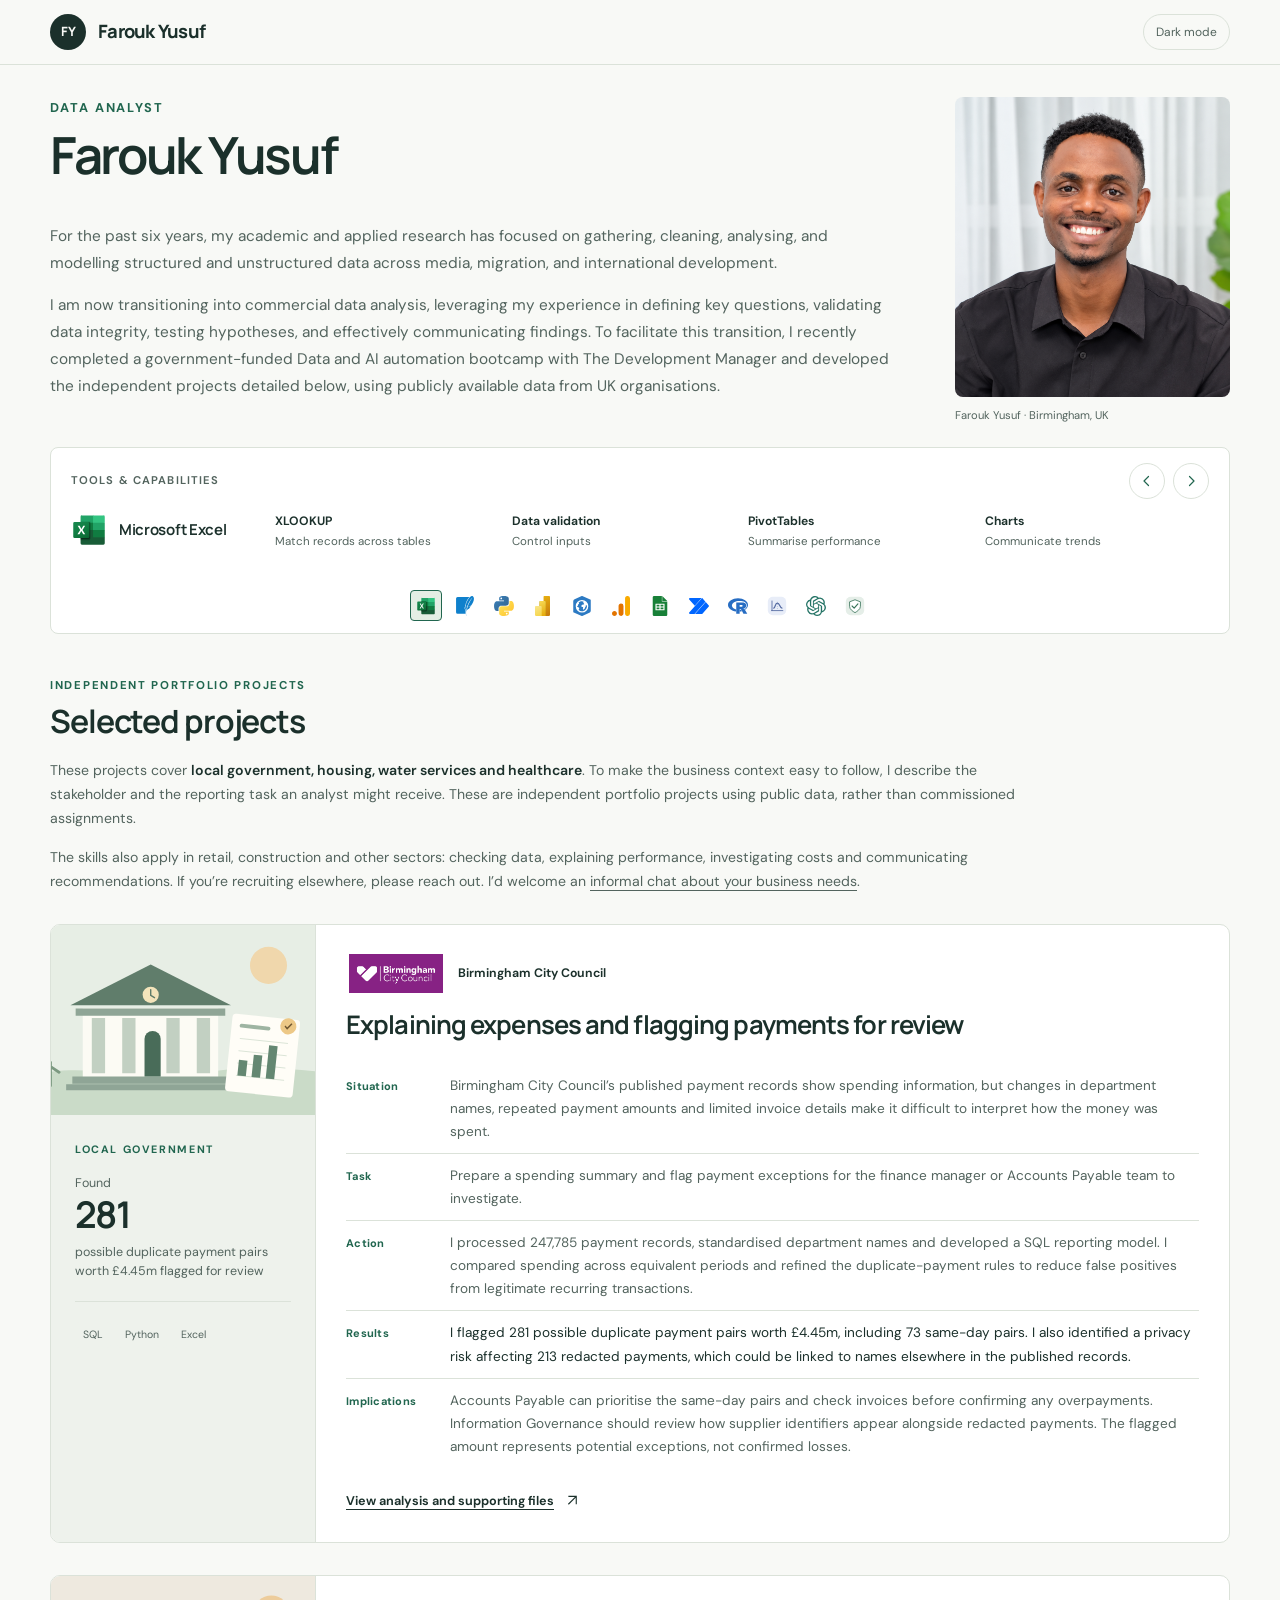
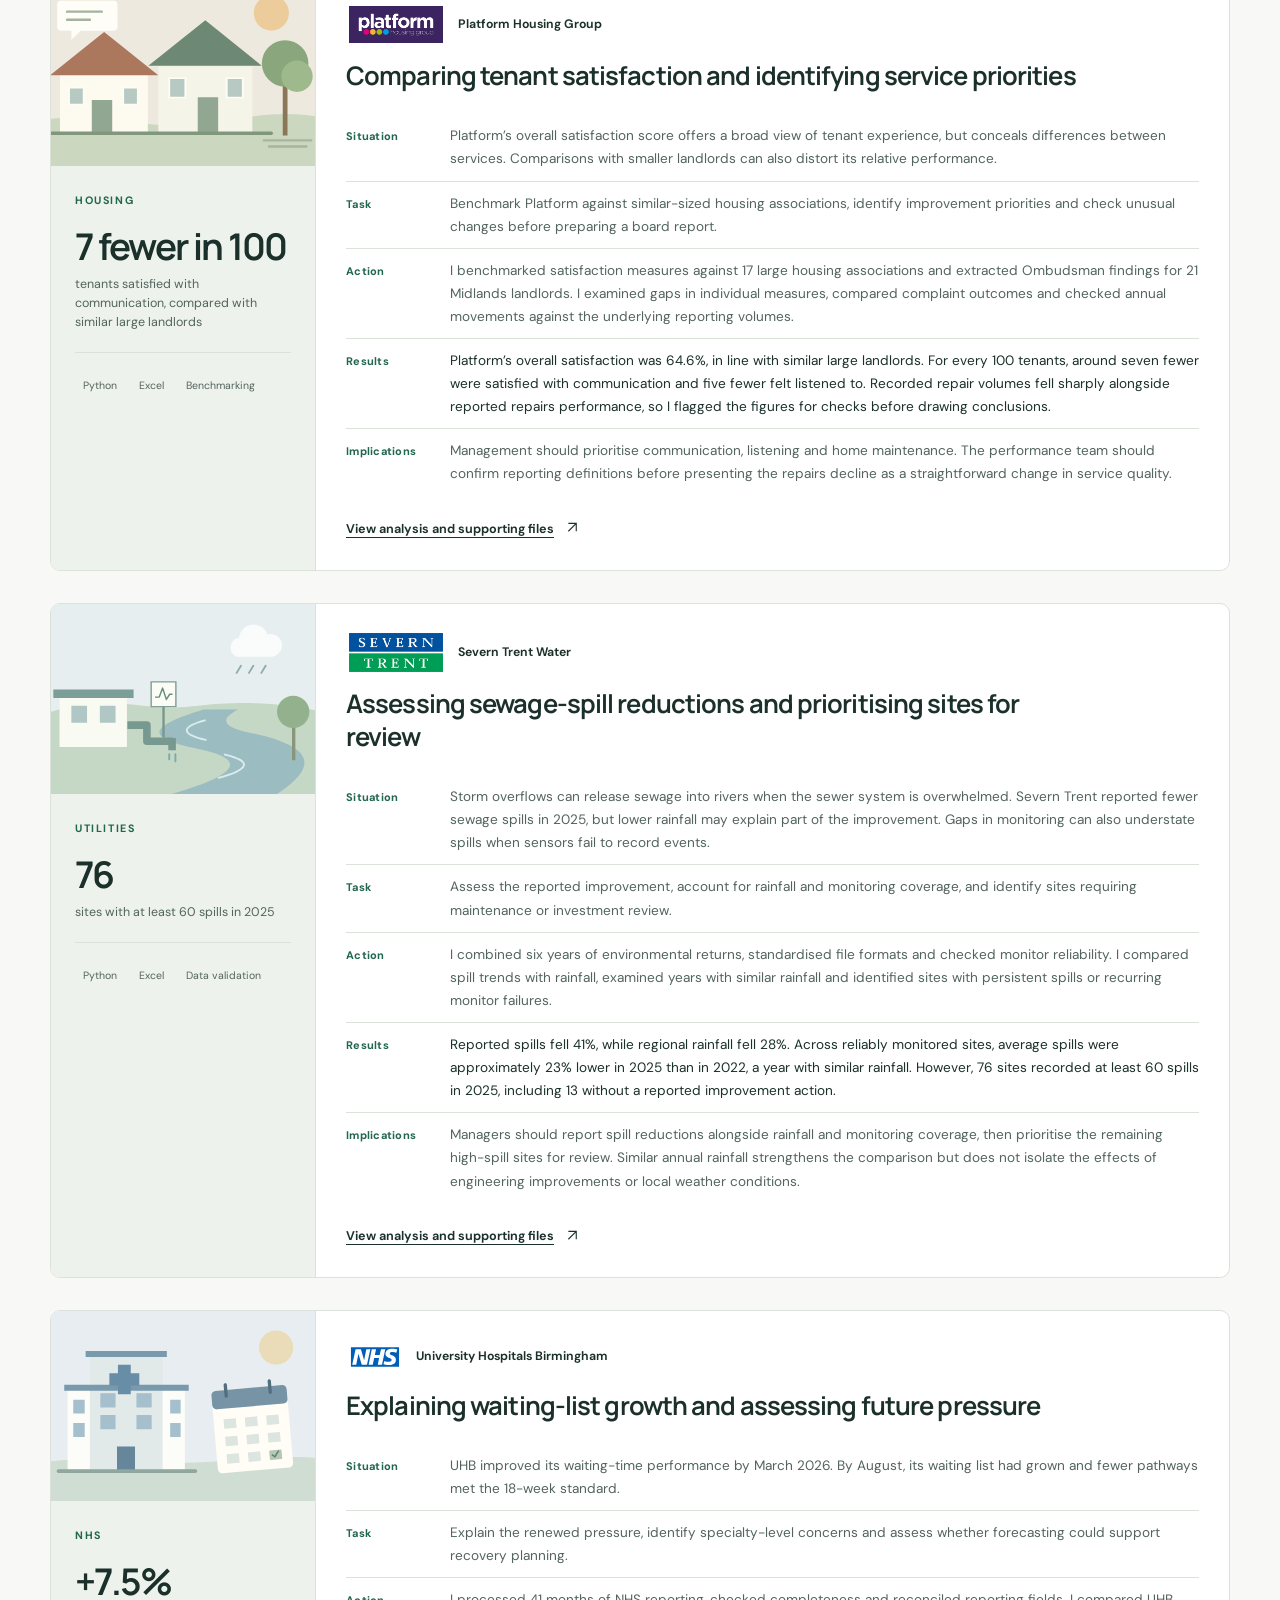
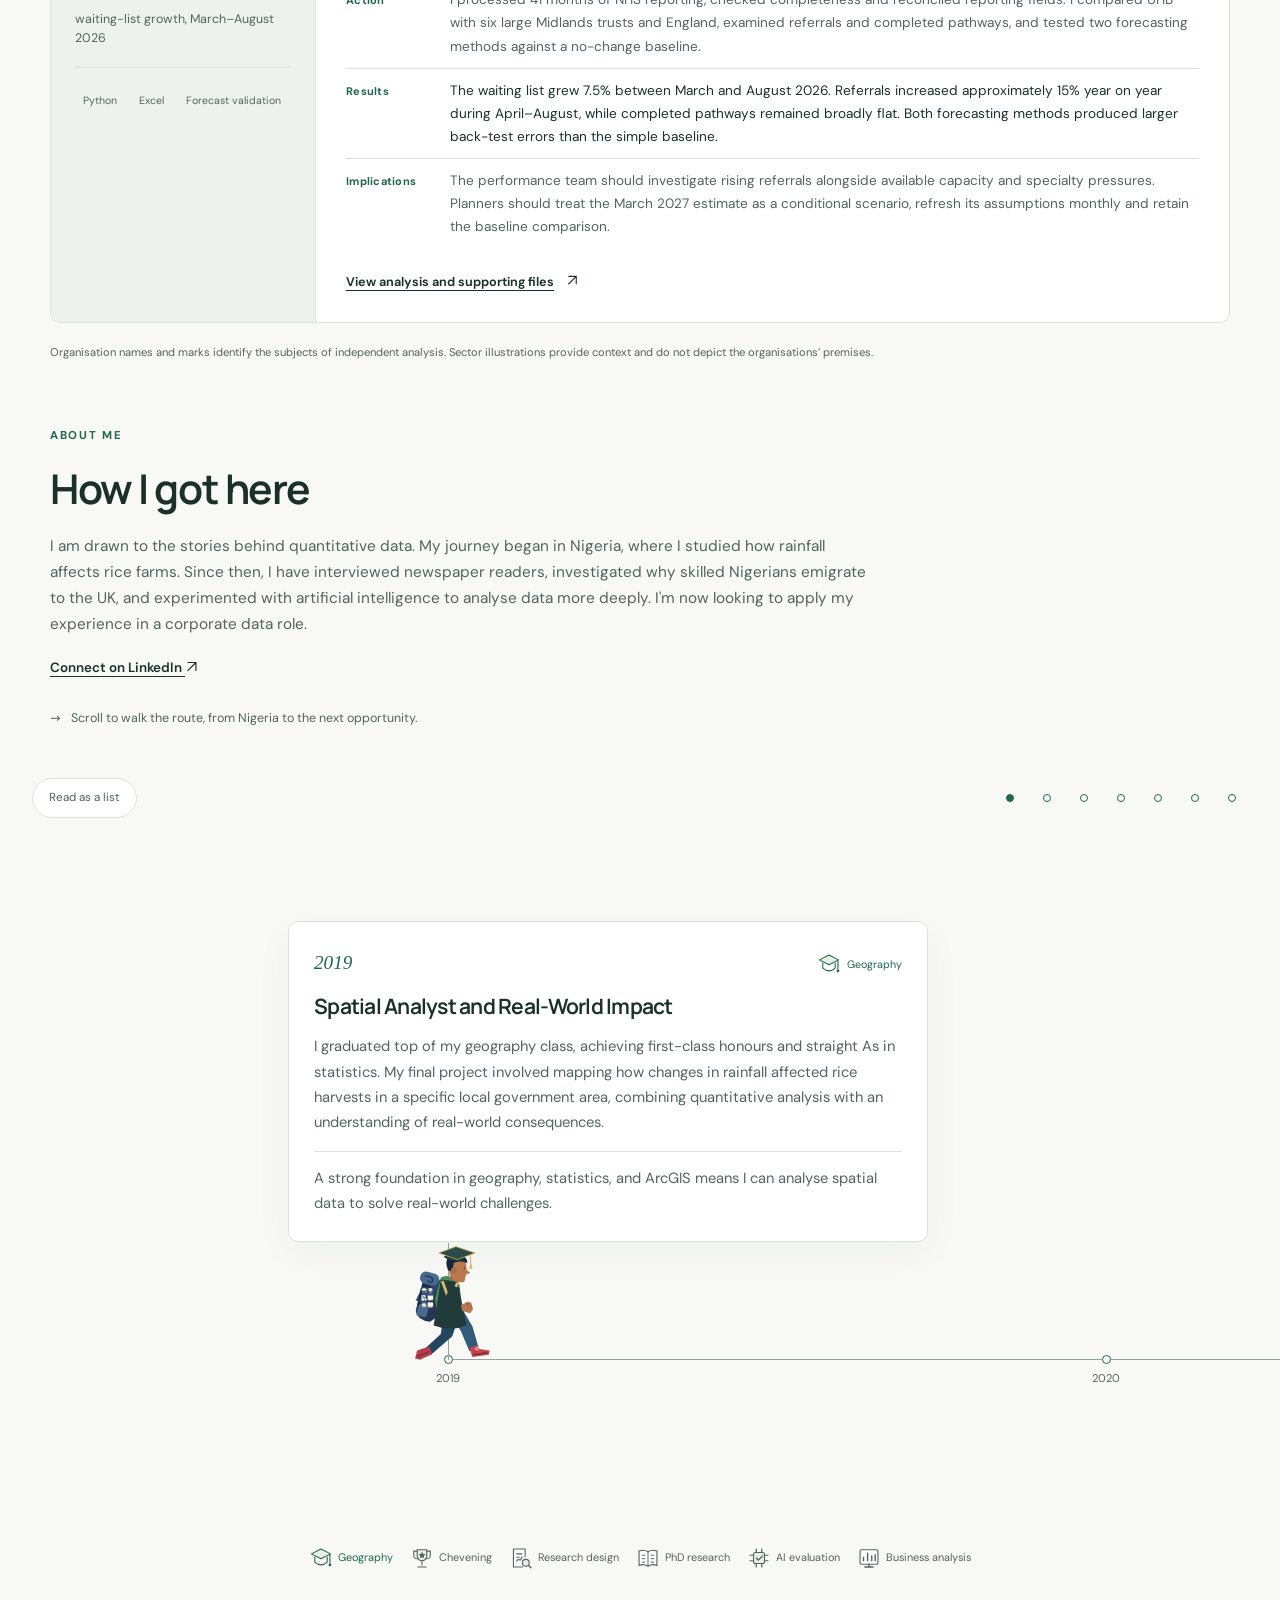
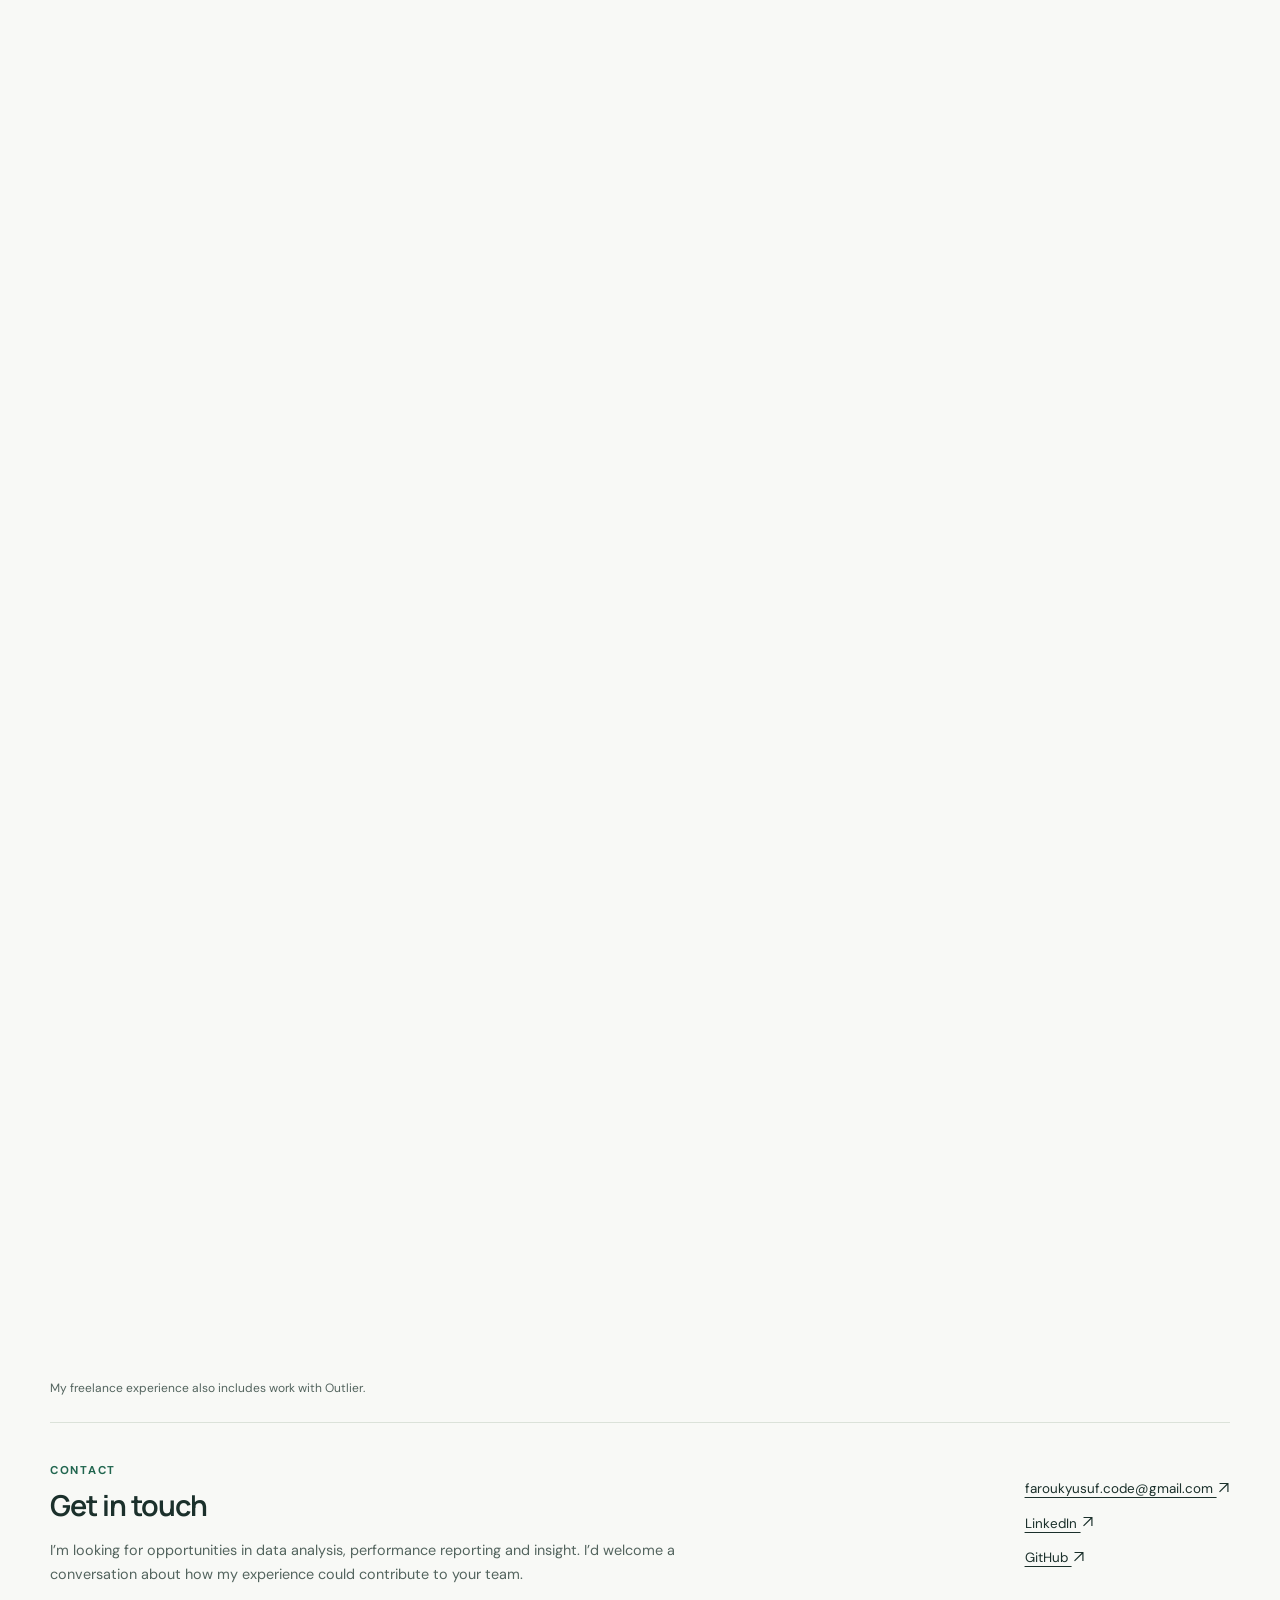
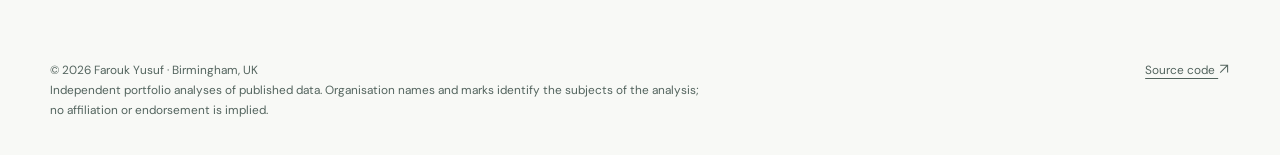
==== commit b6c02296: "Remove research teaser and link Chevening within the timeline" ====
--- a/index.html
+++ b/index.html
@@ -60,11 +60,6 @@
     <p class="home-project-note">Organisation names and marks identify the subjects of independent analysis. Sector illustrations provide context and do not depict the organisations’ premises.</p>
   </section>
 
-  <section class="container home-research" id="research" aria-labelledby="research-heading">
-    <div><span class="eyebrow">Doctoral research</span><h2 id="research-heading">Validating human and AI text coding</h2><p>I tested coding reliability before analysing 29,182 cleaned social media posts. The question-level results exposed weaknesses hidden by the overall average.</p></div>
-    <a class="text-link" href="case-studies/research-validation.html">Explore the research <svg class="arrow-icon" viewBox="0 0 16 16" aria-hidden="true"><path d="M3 13 13 3M3 3h10v10"/></svg></a>
-  </section>
-
   <section class="route-section" id="about" aria-labelledby="journey-heading">
   <svg xmlns="http://www.w3.org/2000/svg" class="route-definitions" aria-hidden="true" width="0" height="0"><defs>
 <symbol id="kit-graduation" viewBox="0 0 32 32"><path d="m2 10 14-7 14 7-14 7Z" fill="var(--hero)" stroke="currentColor" stroke-width="1.6" stroke-linejoin="round"/><path d="M7 14v8q9 8 18 0v-8M29 11v13" fill="none" stroke="currentColor" stroke-width="1.6"/><circle cx="29" cy="26" r="2" fill="currentColor"/></symbol>
@@ -116,7 +111,7 @@
           <article class="route-card"><div class="route-card-top"><span class="route-date">2019</span><span class="route-pickup"><svg class="" viewBox="0 0 32 32" aria-hidden="true"><use href="#kit-graduation"/></svg><span>Geography</span></span></div>
           <h3>Spatial Analyst and Real-World Impact</h3><p>I graduated top of my geography class, achieving first-class honours and straight As in statistics. My final project involved mapping how changes in rainfall affected rice harvests in a specific local government area, combining quantitative analysis with an understanding of real-world consequences.</p><p class="route-note">A strong foundation in geography, statistics, and ArcGIS means I can analyse spatial data to solve real-world challenges.</p></article></li><li class="route-chapter" id="journey-02" data-route-chapter data-stop="0.14285714285714285">
           <article class="route-card"><div class="route-card-top"><span class="route-date">2020–2021</span><span class="route-pickup"><svg class="" viewBox="0 0 32 32" aria-hidden="true"><use href="#kit-scholarship"/></svg><span>Chevening</span></span></div>
-          <h3>Academic Excellence &amp; Media Analysis</h3><p>A Chevening scholarship enabled me to pursue an MSc in Conflict, Statebuilding and Development at the University of Birmingham. My research analysed newspaper coverage and included interviews with readers to examine media framing effects. The findings indicated that biased media coverage influenced readers’ perceptions of conflict actors. I graduated with distinction, achieving 82% for my dissertation, which led my supervisor to recommend that I consider pursuing a PhD.</p><p class="route-note">The Chevening Scholarship is the UK’s highly competitive and prestigious scholarship programme for future global leaders.</p></article><ul class="route-life-static" aria-label="Along the way"><li class="route-life-entry route-life-entry--work"><span class="route-event-symbol" aria-hidden="true">·</span><div><span>Sep 2021</span><strong>Started · Research Associate</strong><span>University of Birmingham</span></div></li><li class="route-life-entry route-life-entry--work"><span class="route-event-symbol" aria-hidden="true">·</span><div><span>Jan 2022</span><strong>Finished · Research Associate</strong><span>University of Birmingham</span></div></li></ul></li><li class="route-chapter" id="journey-03" data-route-chapter data-stop="0.42857142857142855">
+          <h3>Academic Excellence &amp; Media Analysis</h3><p>A <a href="https://www.chevening.org/about/" target="_blank" rel="noopener">Chevening scholarship</a> enabled me to pursue an MSc in Conflict, Statebuilding and Development at the University of Birmingham. My research analysed newspaper coverage and included interviews with readers to examine media framing effects. The findings indicated that biased media coverage influenced readers’ perceptions of conflict actors. I graduated with distinction, achieving 82% for my dissertation, which led my supervisor to recommend that I consider pursuing a PhD.</p><p class="route-note">The <a href="https://www.chevening.org/about/" target="_blank" rel="noopener">Chevening Scholarship</a> is the UK’s highly competitive and prestigious scholarship programme for future global leaders.</p></article><ul class="route-life-static" aria-label="Along the way"><li class="route-life-entry route-life-entry--work"><span class="route-event-symbol" aria-hidden="true">·</span><div><span>Sep 2021</span><strong>Started · Research Associate</strong><span>University of Birmingham</span></div></li><li class="route-life-entry route-life-entry--work"><span class="route-event-symbol" aria-hidden="true">·</span><div><span>Jan 2022</span><strong>Finished · Research Associate</strong><span>University of Birmingham</span></div></li></ul></li><li class="route-chapter" id="journey-03" data-route-chapter data-stop="0.42857142857142855">
           <article class="route-card"><div class="route-card-top"><span class="route-date">2022</span><span class="route-pickup"><svg class="" viewBox="0 0 32 32" aria-hidden="true"><use href="#kit-research"/></svg><span>Research design</span></span></div>
           <h3>Expert in mixed-methods research design and analysis.</h3><p>My MA in Social Research at the University of Birmingham, supported by ESRC funding, provided training in qualitative and quantitative research design and analysis. This included regression modelling, interviews, and qualitative coding, and I scored 75% in the quantitative module.</p><p class="route-note">I’m comfortable analysing qualitative evidence from interviews, customer feedback and social media, alongside quantitative survey and financial data. I work with structured spreadsheets and databases as well as unstructured text.</p></article><ul class="route-life-static" aria-label="Along the way"><li class="route-life-entry route-life-entry--work"><span class="route-event-symbol" aria-hidden="true">·</span><div><span>Feb 2022</span><strong>Started · Support Worker</strong><span>Charis Care Solutions</span></div></li></ul></li><li class="route-chapter" id="journey-04" data-route-chapter data-stop="0.5238095238095238">
           <article class="route-card"><div class="route-card-top"><span class="route-date">September 2022 · PhD</span><span class="route-pickup"><svg class="" viewBox="0 0 32 32" aria-hidden="true"><use href="#kit-doctorate"/></svg><span>PhD research</span></span></div>
@@ -129,7 +124,7 @@
       <section class="route-ending" id="journey-ending" aria-labelledby="journey-ending-heading"><span class="eyebrow">The next chapter</span><h3 id="journey-ending-heading">What this means for you</h3><p class="route-ending-lead">You’d get an analyst who prioritises understanding context and stakeholders over simply focusing on metrics.</p><ul><li>I’ll disaggregate average figures by region, branch, product or customer group to identify underlying variations before identifying a trend.</li><li>I’ll cross-reference quantitative findings with qualitative feedback from customers.</li><li>I’ll leverage AI and automation for efficiency gains, while maintaining human oversight to mitigate potential errors.</li><li>I’ll present my findings and actionable recommendations in clear, accessible language.</li></ul><div class="actions"><a class="button" href="#projects">See my projects <span aria-hidden="true">→</span></a><a class="button route-contact-button" href="#contact">Get in touch <span aria-hidden="true"><svg class="arrow-icon" viewBox="0 0 16 16" aria-hidden="true"><path d="M3 13 13 3M3 3h10v10"/></svg></span></a></div></section>
     </div>
   </div>
-  <div class="container route-footnote"><p>My freelance experience also includes work with Outlier.</p><a class="text-link" href="https://www.chevening.org/about/" target="_blank" rel="noopener">About the Chevening programme <svg class="arrow-icon" viewBox="0 0 16 16" aria-hidden="true"><path d="M3 13 13 3M3 3h10v10"/></svg></a></div>
+  <div class="container route-footnote"><p>My freelance experience also includes work with Outlier.</p></div>
 </section>
 
 
--- a/assets/css/home.css
+++ b/assets/css/home.css
@@ -65,11 +65,6 @@
 .star-step--results dd { color:var(--ink); }
 .project-detail-link { display:inline-flex; align-items:center; gap:12px; font-size:.79rem; font-weight:650; margin-top:18px; min-height:30px; }
 .home-project-note { color:var(--muted); font-size:.7rem; margin-top:20px; }
-.home-research { display:flex; align-items:center; justify-content:space-between; gap:35px; border-block:1px solid var(--line); padding-block:26px; margin-top:48px; }
-.home-research .eyebrow { margin-bottom:8px; }
-.home-research h2 { font-size:1.3rem; margin-bottom:9px; }
-.home-research p { max-width:770px; color:var(--muted); font-size:.86rem; }
-.home-research > a { flex-shrink:0; }
 .home-contact { display:flex; justify-content:space-between; gap:45px; border-top:1px solid var(--line); padding-block:38px; }
 .home-contact .eyebrow { margin-bottom:8px; }
 .home-contact h2 { font-size:1.8rem; margin-bottom:15px; }
@@ -126,8 +121,7 @@
   .star-step { grid-template-columns:1fr; gap:4px; padding-block:12px; }
   .star-step dt { font-size:.69rem; }
   .star-step dd { font-size:.85rem; }
-  .home-research,.home-contact { flex-direction:column; align-items:start; gap:20px; }
-  .home-research { margin-top:34px; }
+  .home-contact { flex-direction:column; align-items:start; gap:20px; }
 }
 @media print {
   .tool-controls,.tool-choices { display:none !important; }
--- a/assets/css/journey.css
+++ b/assets/css/journey.css
@@ -98,7 +98,7 @@
 .route-enhanced .route-cards::before,.route-enhanced .route-chapter::before { display:none; }
 .route-enhanced .route-life-static { position:absolute; width:1px; height:1px; overflow:hidden; clip-path:inset(50%); padding:0; white-space:nowrap; }
 .route-enhanced .route-chapter { position:absolute; left:clamp(24px,calc(35% - 160px),calc(100% - 664px)); bottom:calc(28% + 118px); width:min(640px,calc(100% - 48px)); margin:0; pointer-events:none; opacity:0; transform:translateY(16px) scale(.97); transition:opacity .28s,transform .28s; }
-.route-enhanced .route-chapter.is-active { opacity:1; transform:none; }
+.route-enhanced .route-chapter.is-active { opacity:1; transform:none; pointer-events:auto; }
 .route-enhanced .route-card h3 { font-size:1.32rem; }
 .route-enhanced .route-card { box-shadow:0 12px 40px rgba(20,45,32,.04); padding:25px; }
 .route-enhanced .route-toolkit { position:absolute; left:32px; right:32px; bottom:25px; justify-content:center; margin:0; gap:18px; }
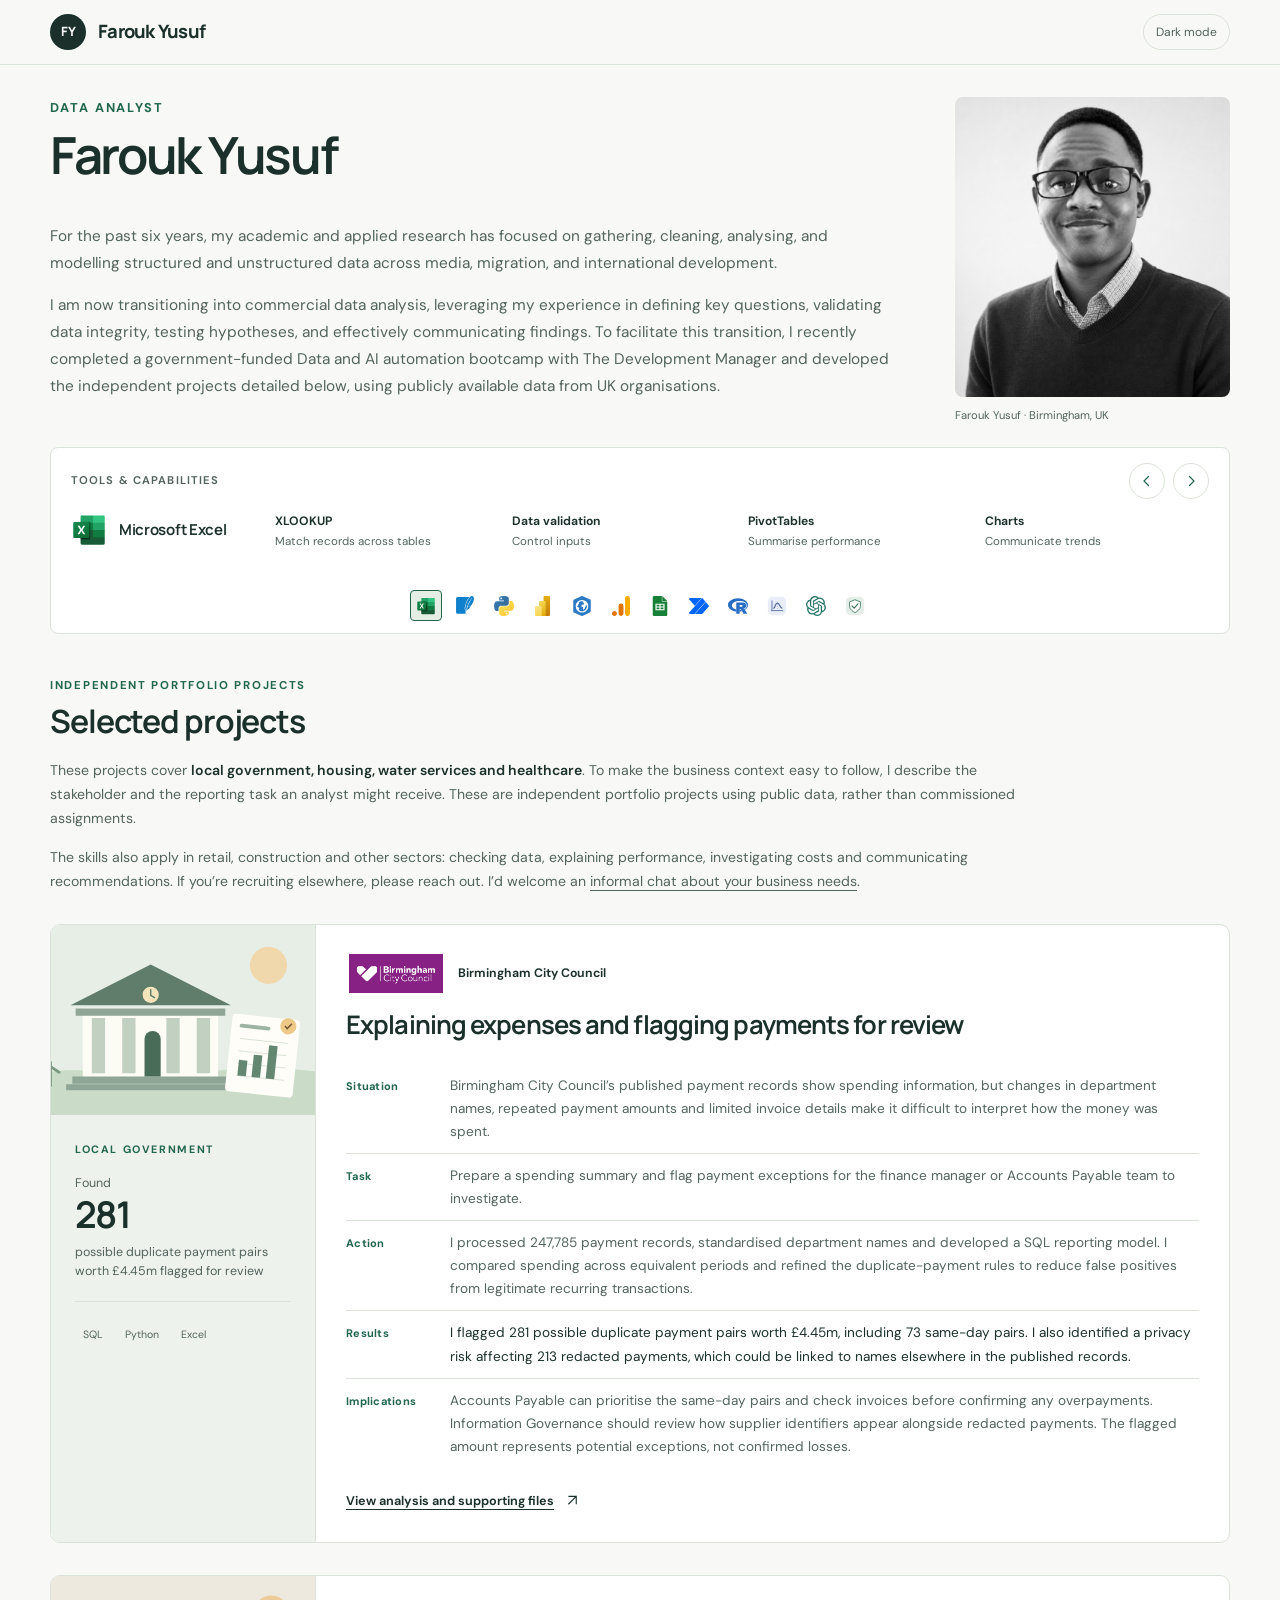
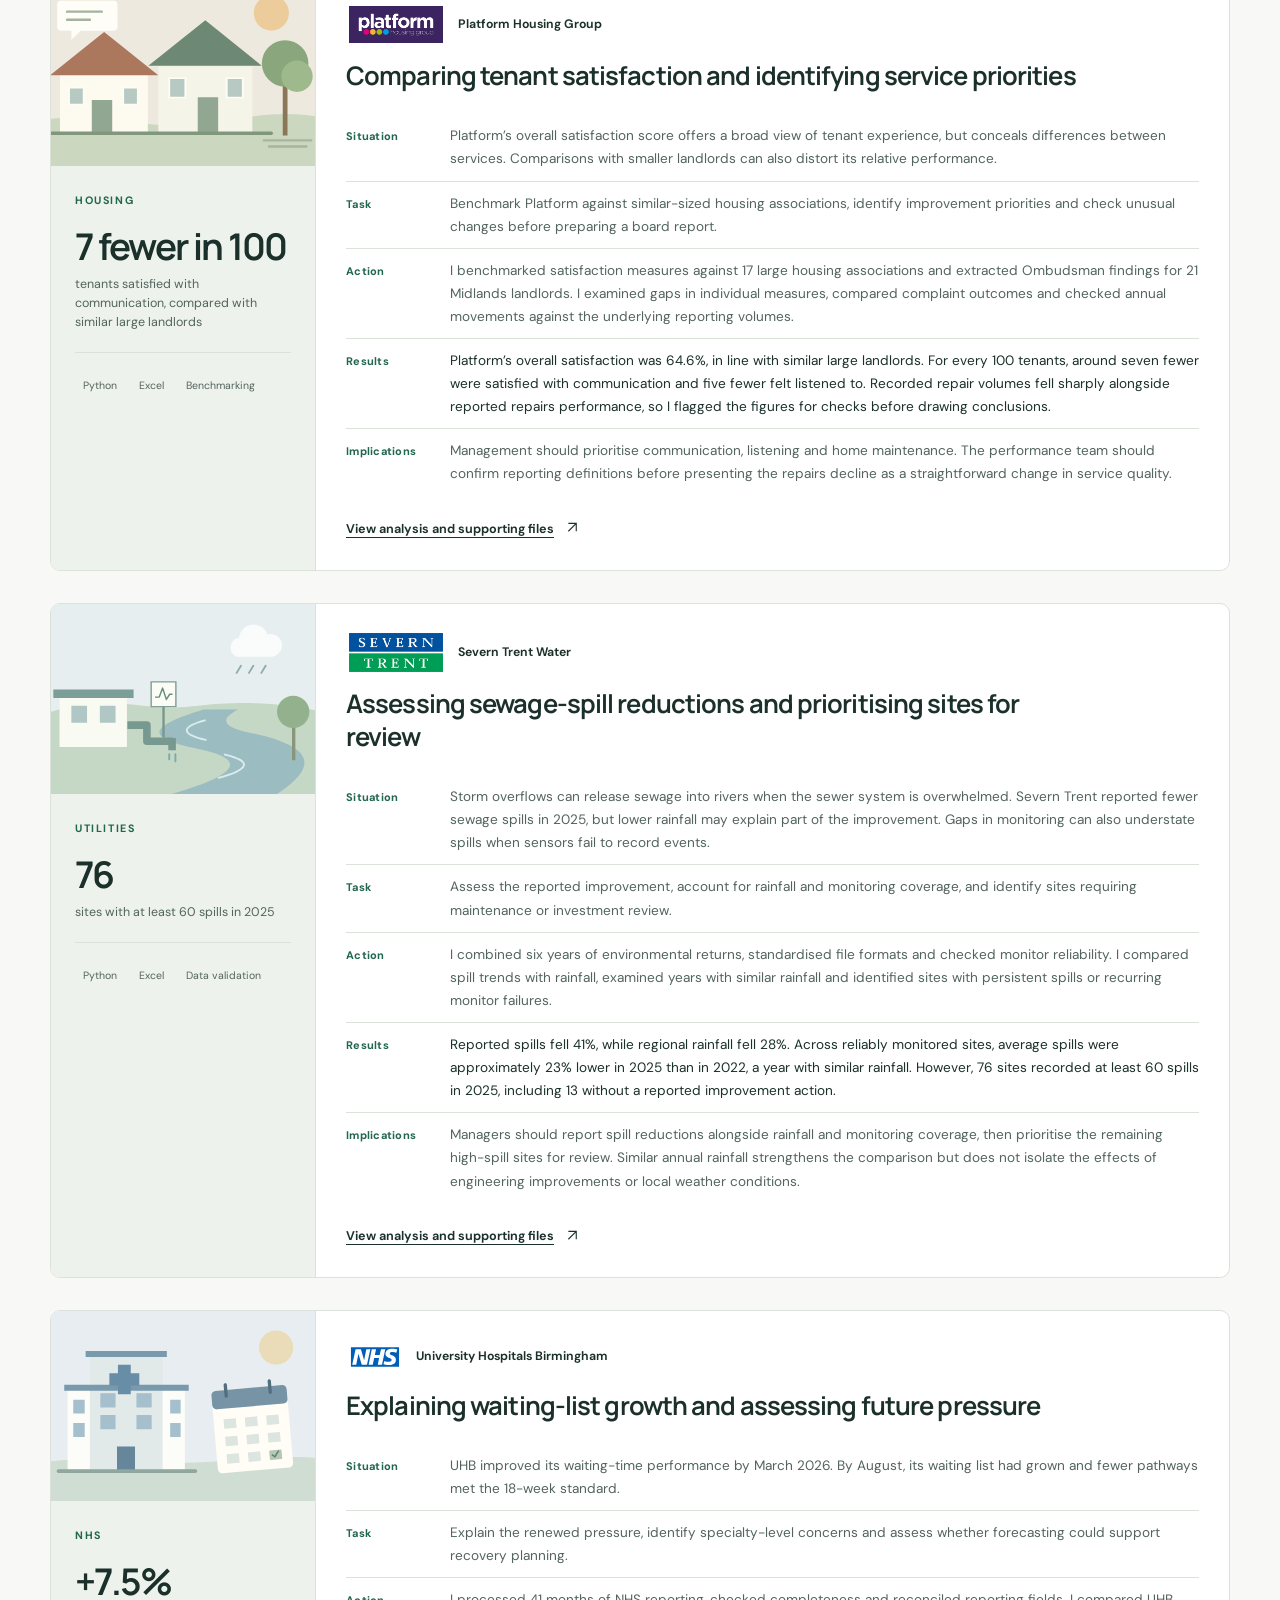
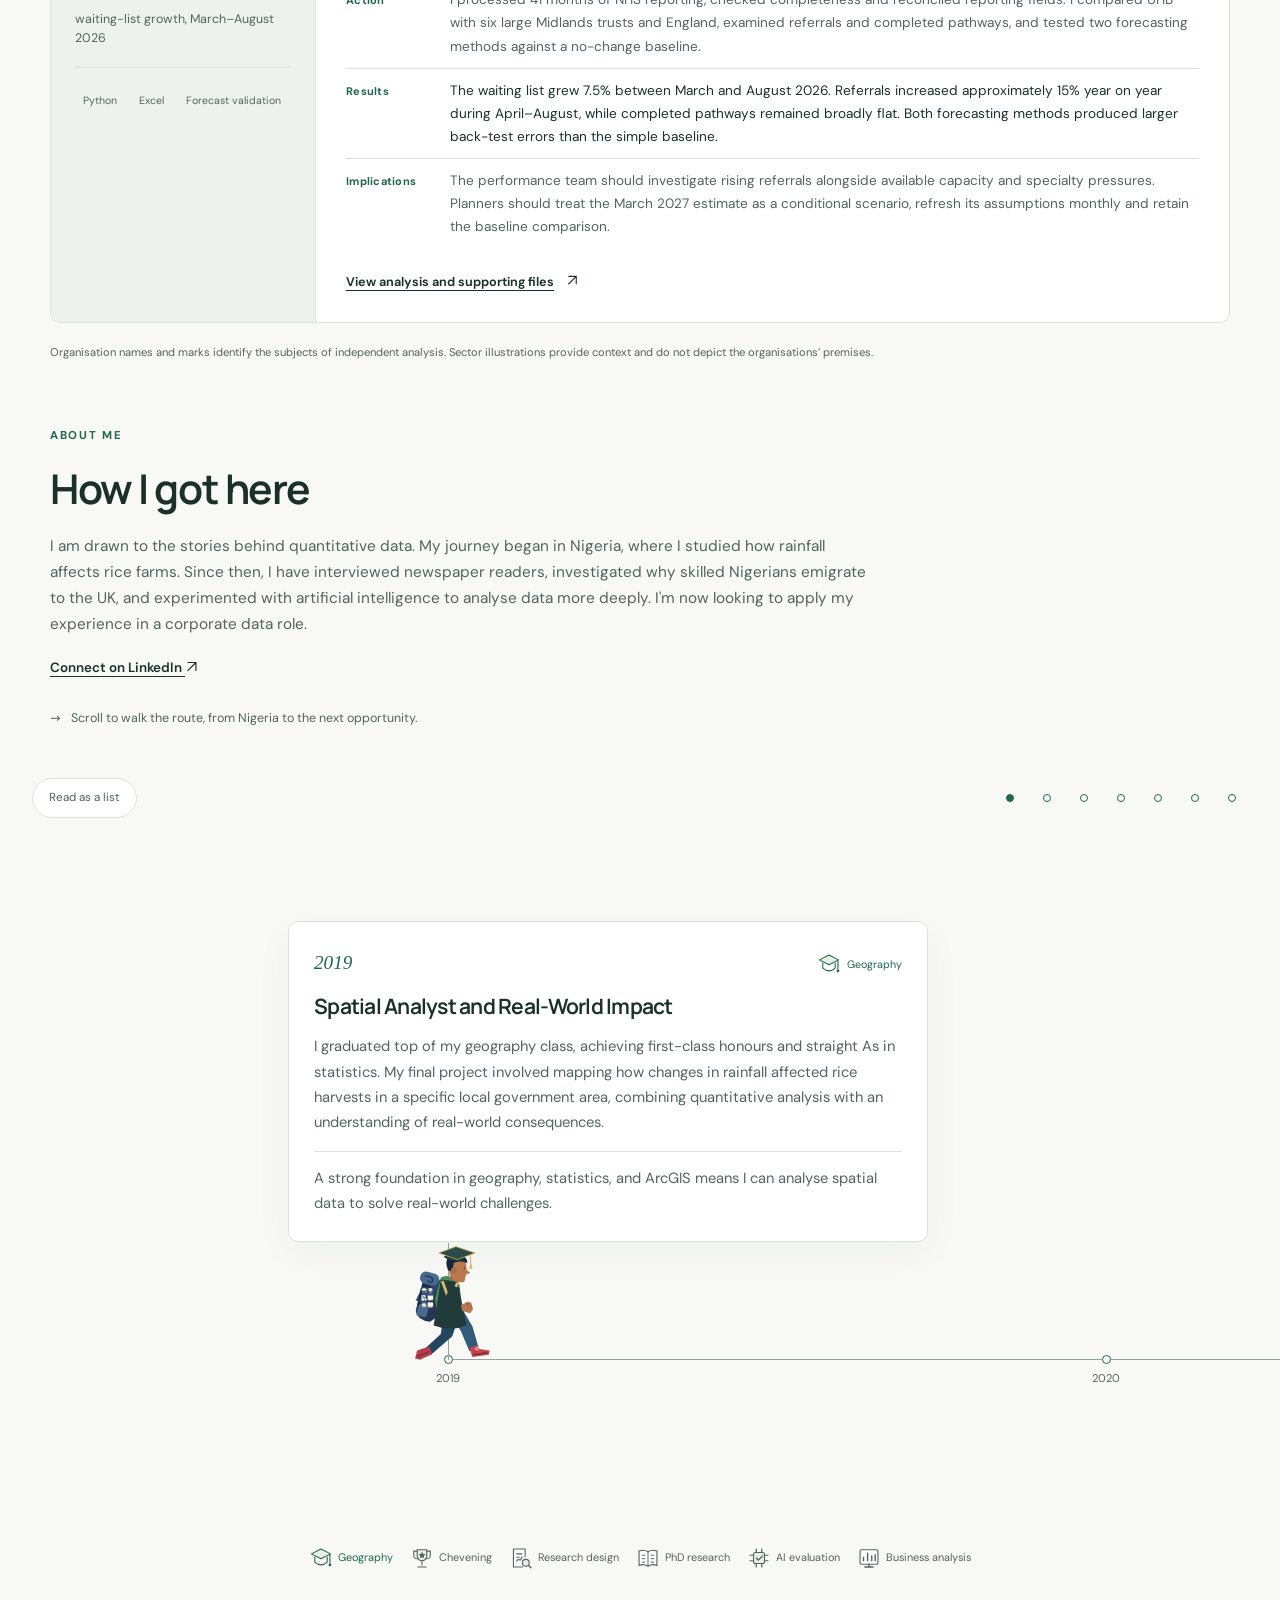
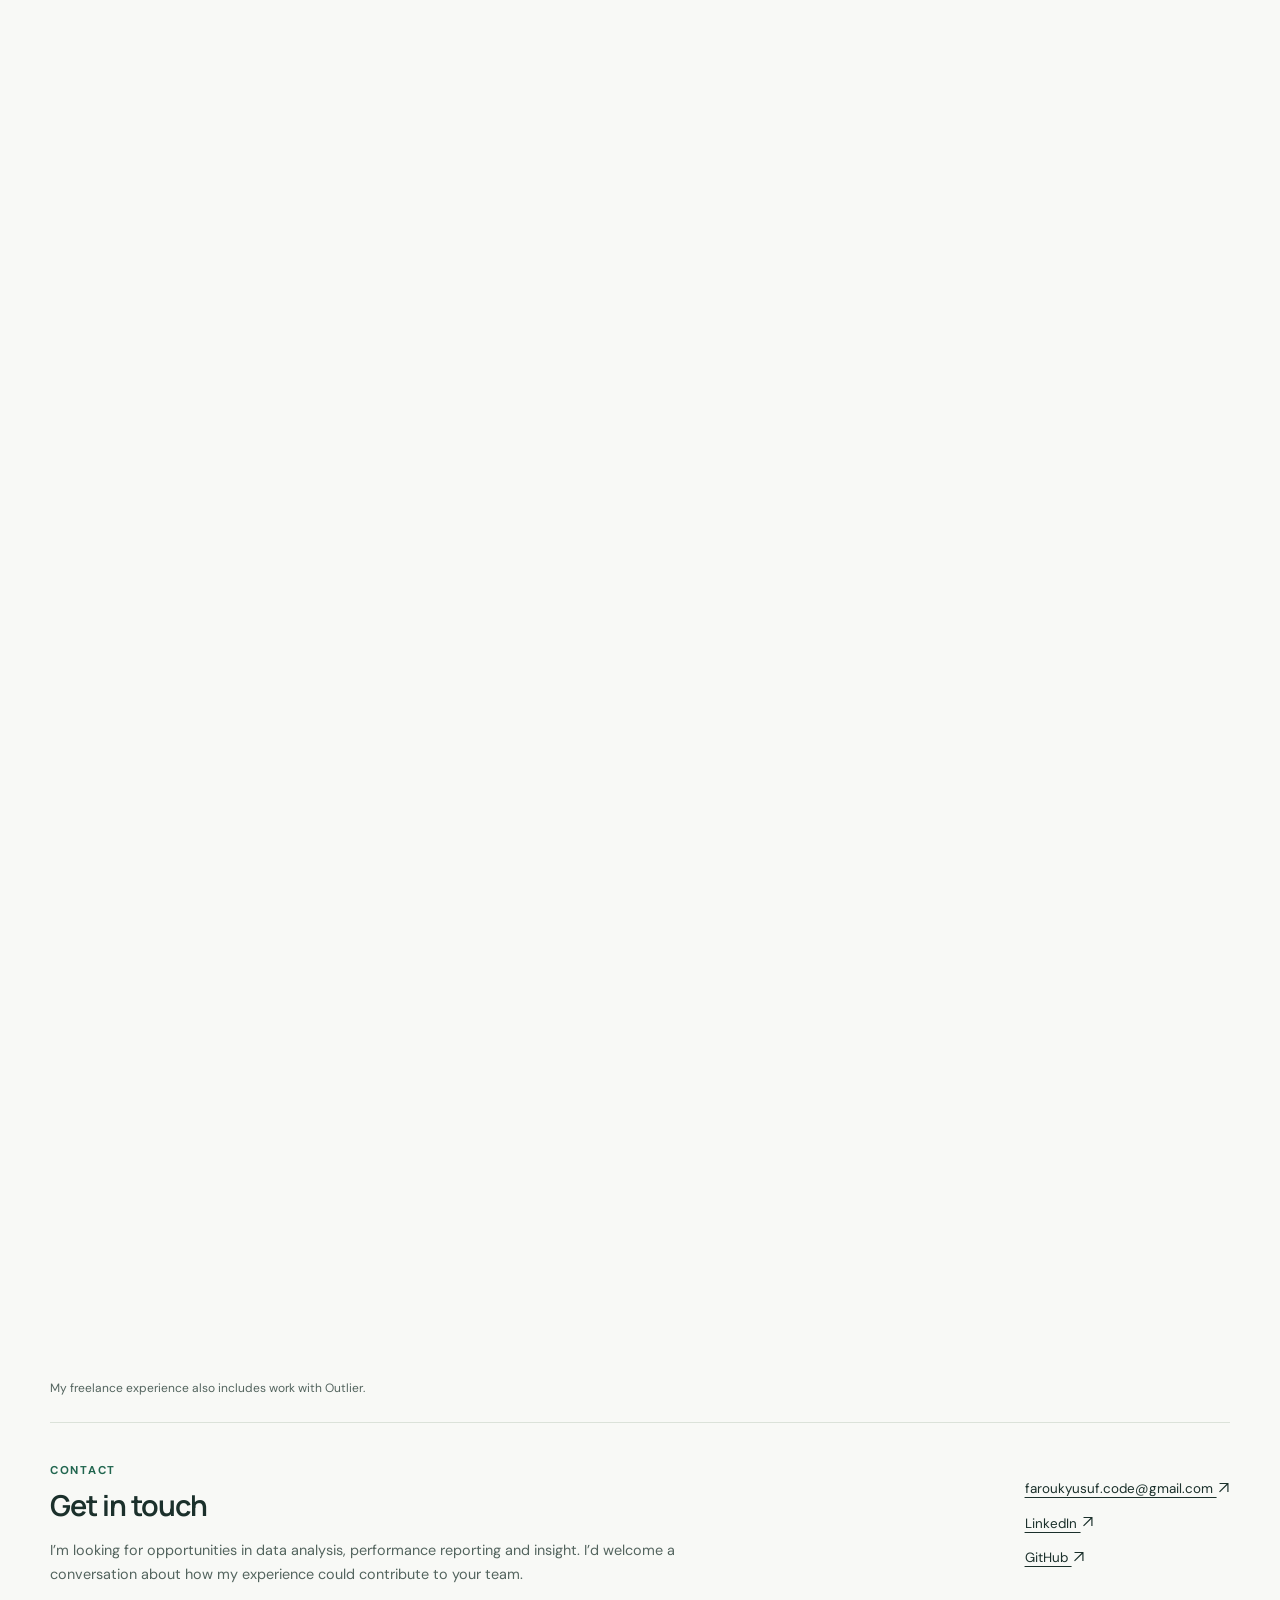
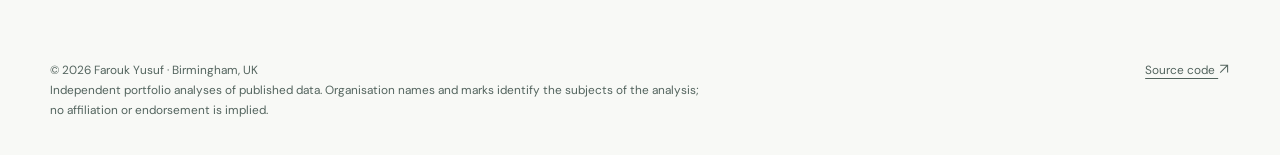
==== commit cd319c7a: "Replace portfolio portrait with supplied JPEG headshot" ====
--- a/index.html
+++ b/index.html
@@ -11,7 +11,7 @@
   <section class="home-opening container" aria-labelledby="profile-heading">
     <div class="profile-heading"><span class="eyebrow">Data Analyst</span><h1 id="profile-heading">Farouk Yusuf</h1></div>
     <div class="profile-introduction"><p>For the past six years, my academic and applied research has focused on gathering, cleaning, analysing, and modelling structured and unstructured data across media, migration, and international development.</p><p>I am now transitioning into commercial data analysis, leveraging my experience in defining key questions, validating data integrity, testing hypotheses, and effectively communicating findings. To facilitate this transition, I recently completed a government-funded Data and AI automation bootcamp with The Development Manager and developed the independent projects detailed below, using publicly available data from UK organisations.</p></div>
-    <div class="profile-visual"><figure class="profile-picture"><img src="assets/images/headshot-3.png" alt="Farouk Yusuf" width="400" height="500" fetchpriority="high"><figcaption>Farouk Yusuf · Birmingham, UK</figcaption></figure></div>
+    <div class="profile-visual"><figure class="profile-picture"><img src="assets/images/headshot.jpeg" alt="Farouk Yusuf" width="400" height="400" fetchpriority="high"><figcaption>Farouk Yusuf · Birmingham, UK</figcaption></figure></div>
     <section class="tool-carousel" data-tool-carousel role="region" aria-roledescription="carousel" aria-label="Tools and capabilities">
       <div class="tool-carousel-top"><h2>Tools &amp; capabilities</h2><div class="tool-controls" data-tool-controls hidden><button type="button" data-tool-previous aria-label="Previous tool"><svg viewBox="0 0 24 24" aria-hidden="true"><path d="m14 6-6 6 6 6"/></svg></button><button type="button" data-tool-next aria-label="Next tool"><svg viewBox="0 0 24 24" aria-hidden="true"><path d="m10 6 6 6-6 6"/></svg></button></div></div>
       <div data-tool-track><section class="tool-slide" data-tool-slide role="group" aria-roledescription="slide" aria-label="1 of 12: Microsoft Excel">
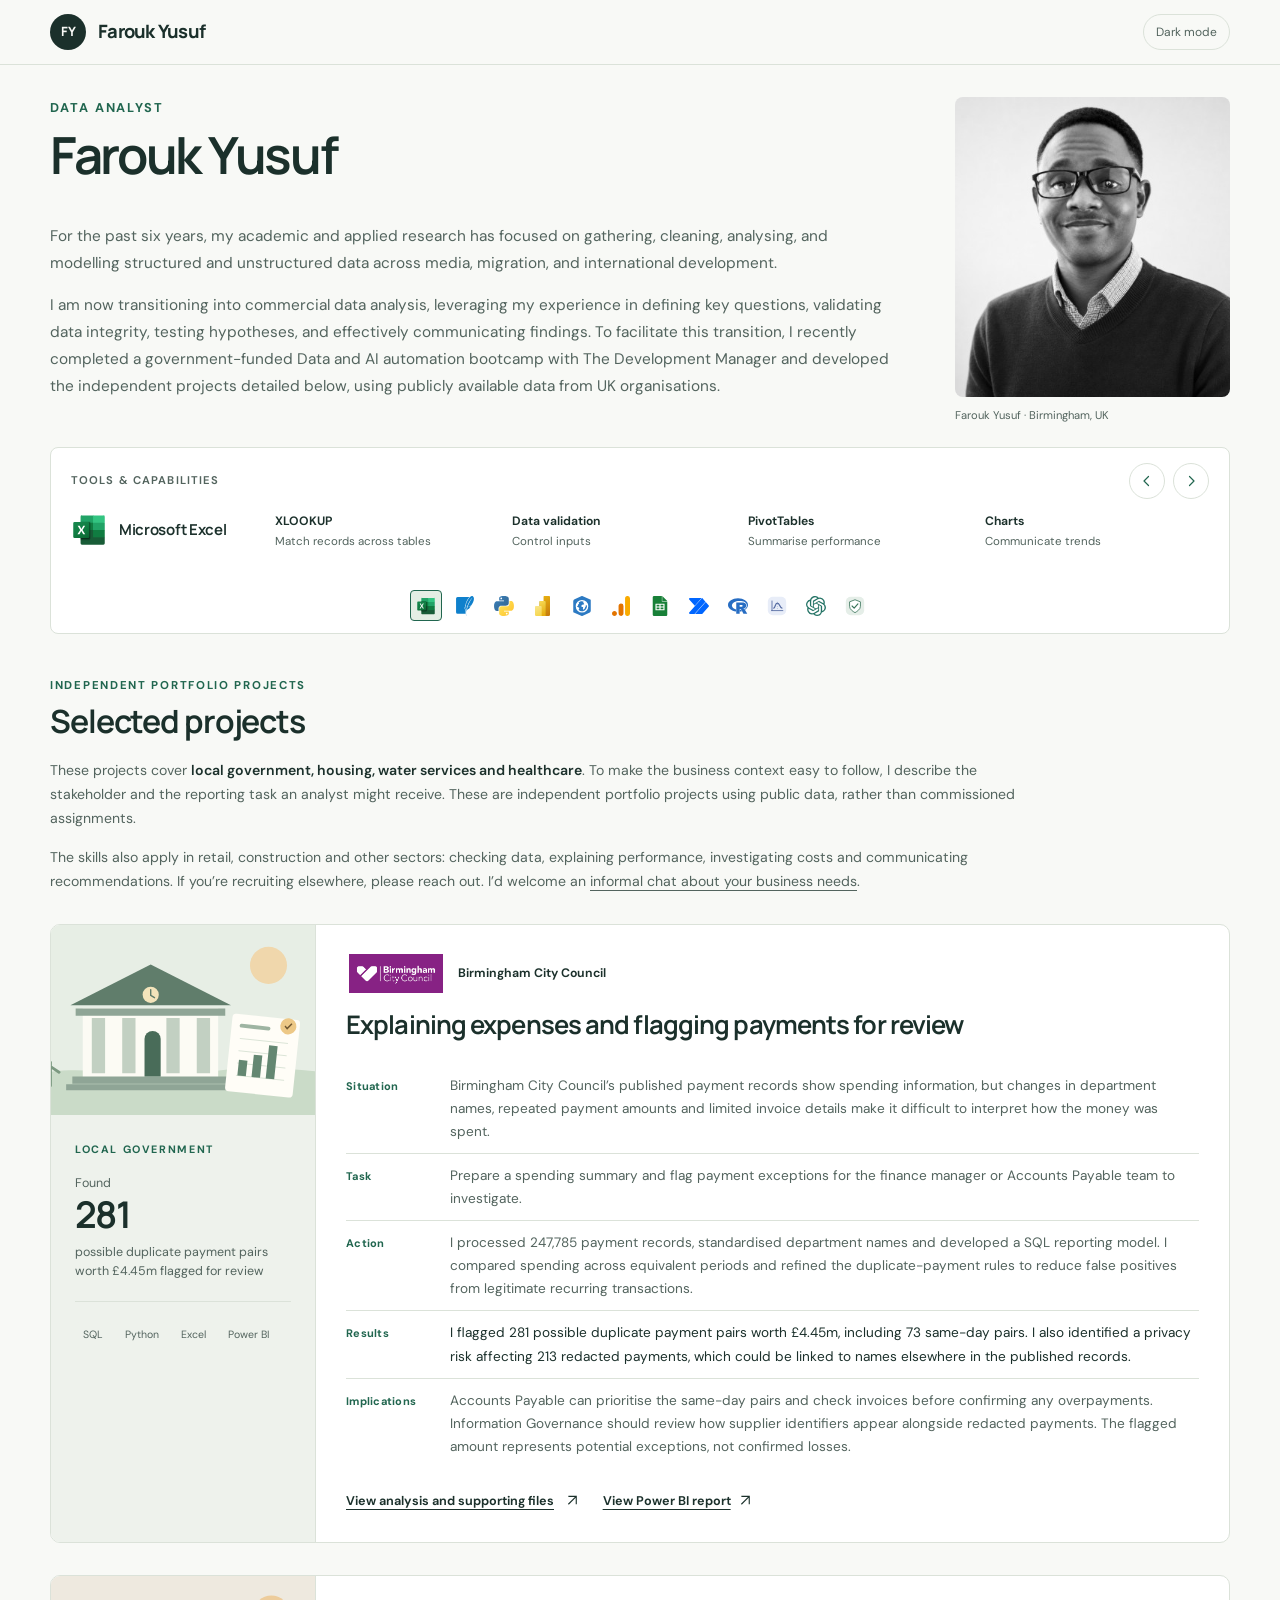
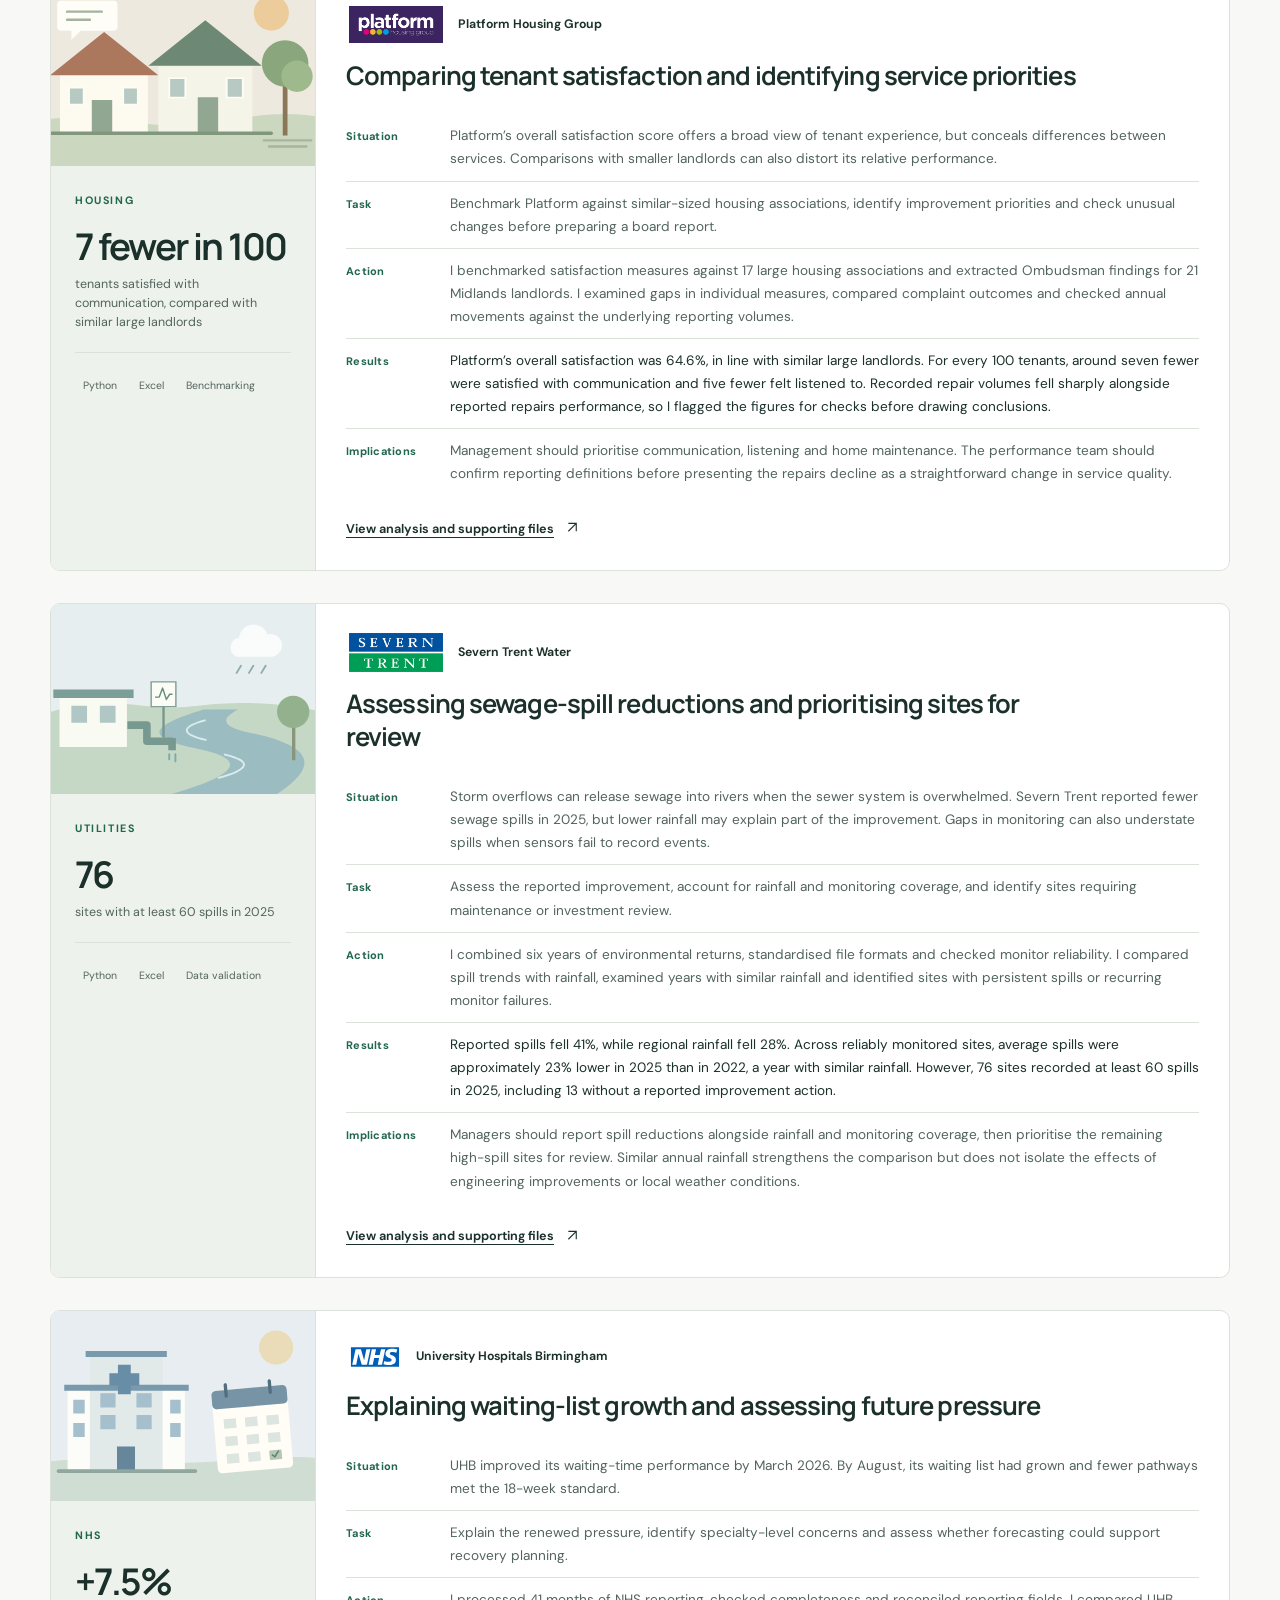
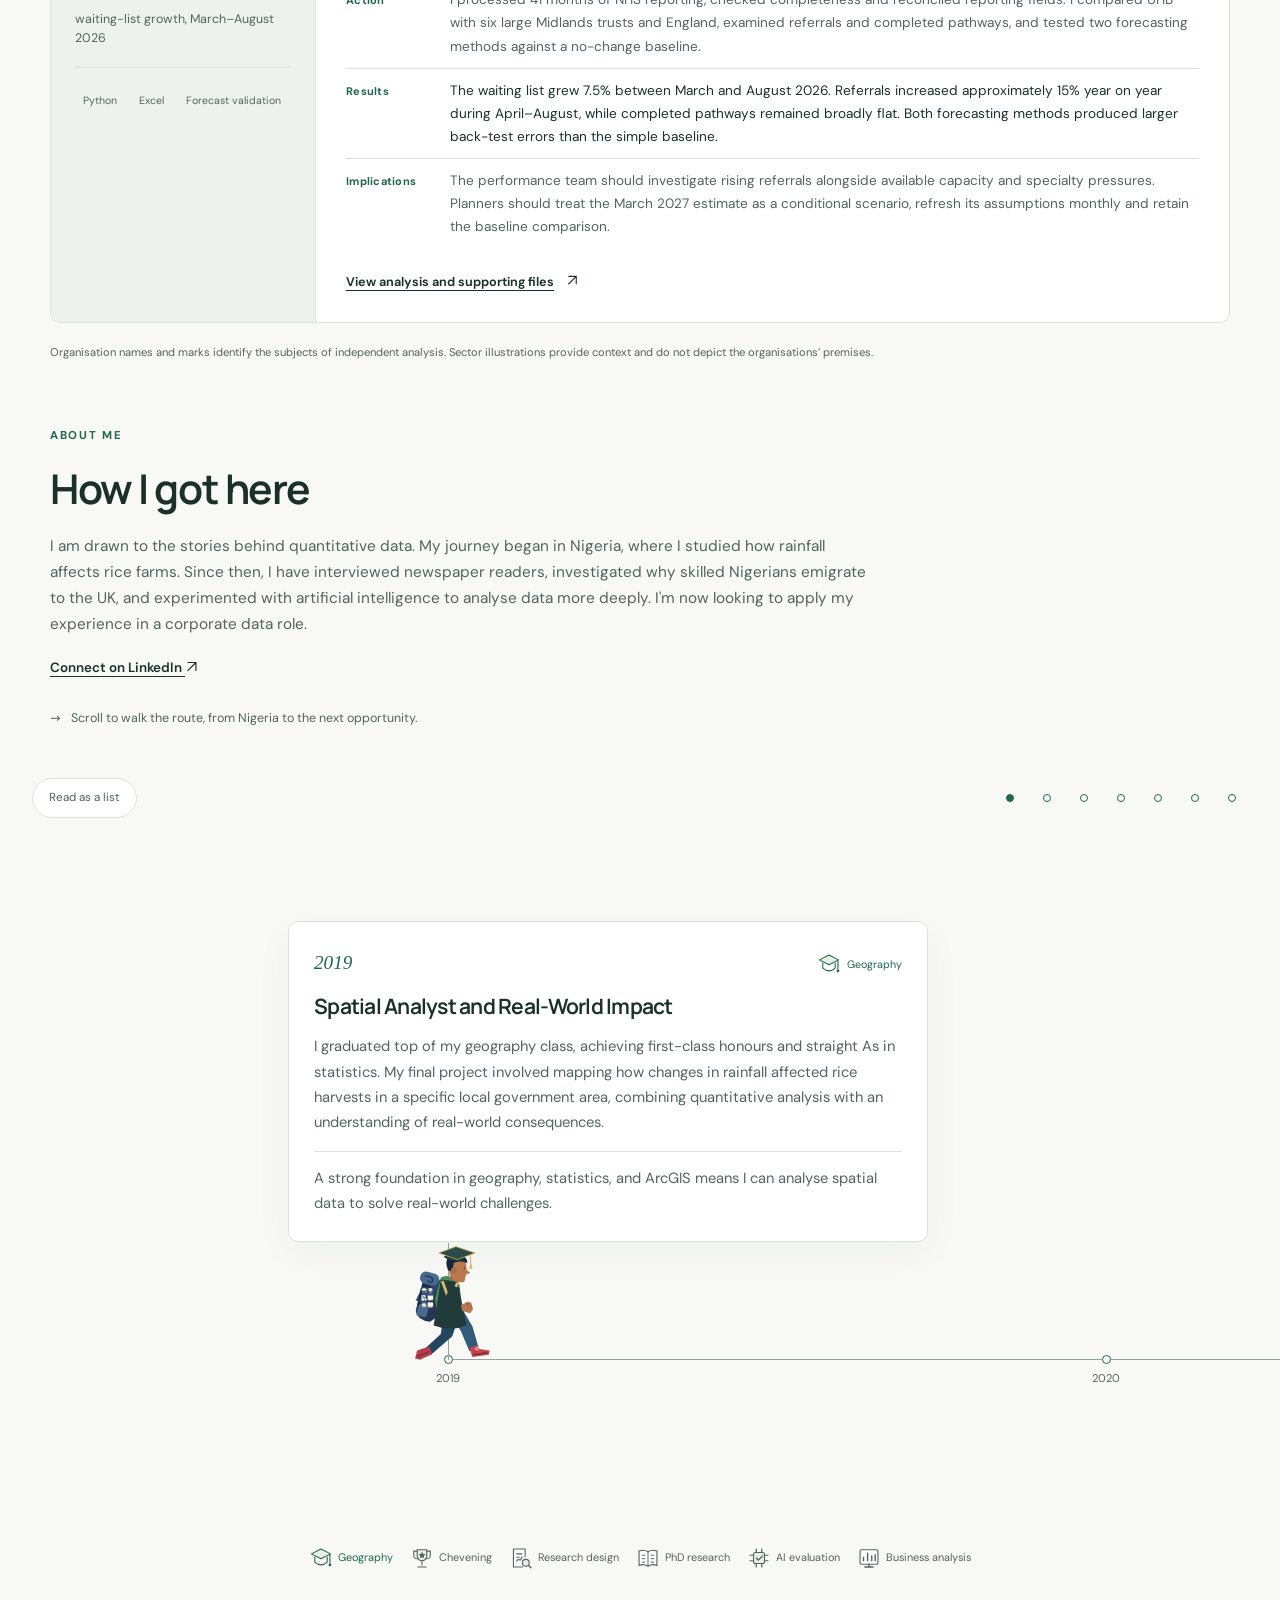
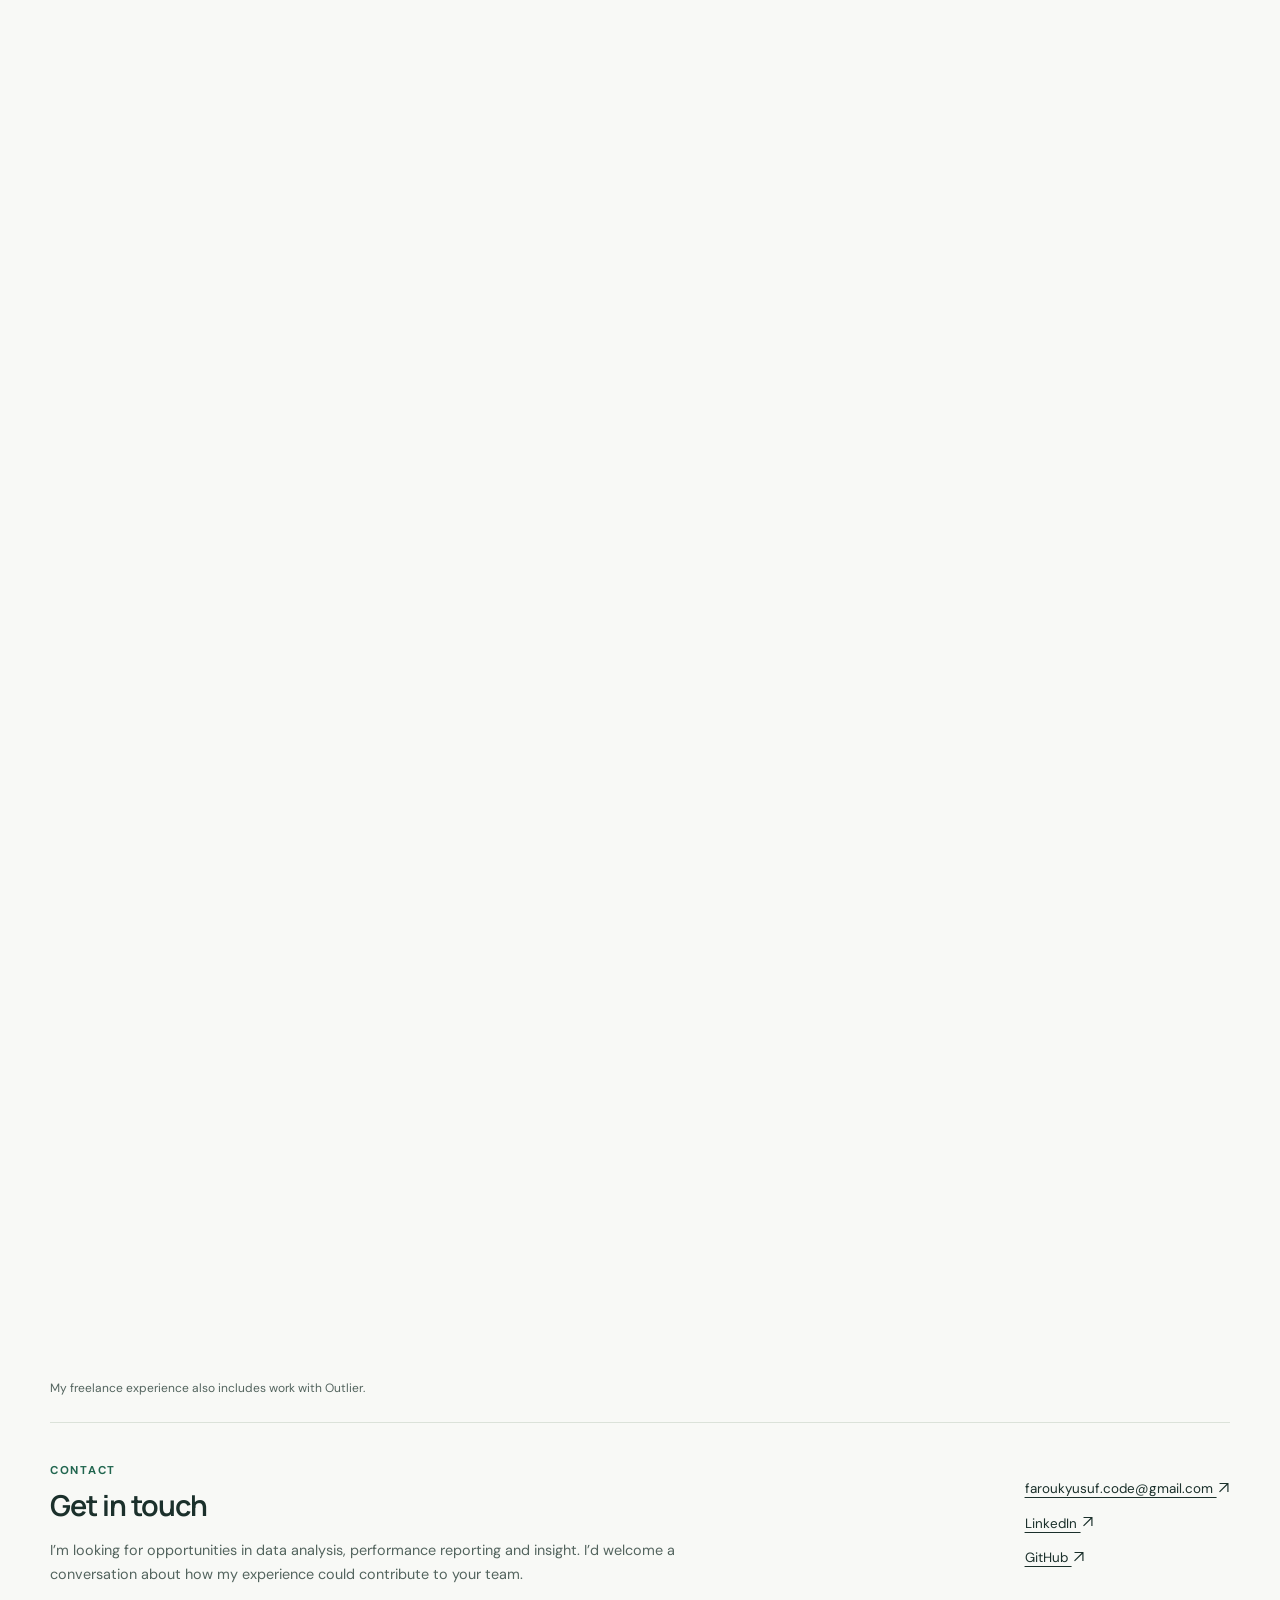
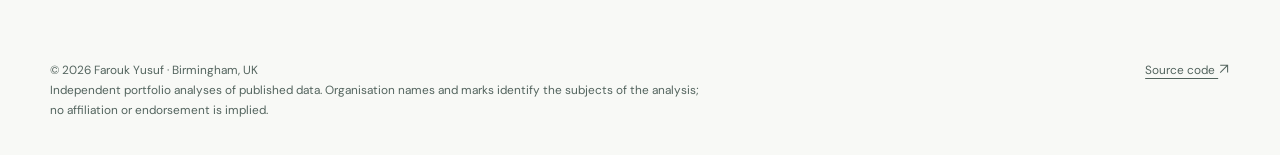
==== commit 5cfe456c: "Publish Birmingham Power BI report previews and PDF" ====
--- a/index.html
+++ b/index.html
@@ -38,9 +38,9 @@
     </div>
     <div class="project-highlights"><article class="project-highlight" aria-labelledby="project-1-title">
       <div class="project-art"><img class="sector-image" src="assets/illustrations/local-government.svg" alt="Illustration of a civic building and financial reporting documents" width="640" height="400" loading="lazy">
-      <div class="project-art-footer"><span class="eyebrow">Local government</span><div class="project-key"><span class="project-key-prefix">Found</span><strong>281</strong><span>possible duplicate payment pairs worth £4.45m flagged for review</span></div><div class="tags"><span class="tag">SQL</span><span class="tag">Python</span><span class="tag">Excel</span></div></div></div>
+      <div class="project-art-footer"><span class="eyebrow">Local government</span><div class="project-key"><span class="project-key-prefix">Found</span><strong>281</strong><span>possible duplicate payment pairs worth £4.45m flagged for review</span></div><div class="tags"><span class="tag">SQL</span><span class="tag">Python</span><span class="tag">Excel</span><span class="tag">Power BI</span></div></div></div>
       <div class="project-narrative"><div class="organisation"><img class="org-logo" src="assets/logos/bcc.png" alt="Birmingham City Council" width="100" height="45"><span>Birmingham City Council</span></div><h3 id="project-1-title"><a href="case-studies/birmingham-payments.html">Explaining expenses and flagging payments for review</a></h3>
-      <dl class="star-list"><div class="star-step star-step--situation"><dt>Situation</dt><dd>Birmingham City Council’s published payment records show spending information, but changes in department names, repeated payment amounts and limited invoice details make it difficult to interpret how the money was spent.</dd></div><div class="star-step star-step--task"><dt>Task</dt><dd>Prepare a spending summary and flag payment exceptions for the finance manager or Accounts Payable team to investigate.</dd></div><div class="star-step star-step--action"><dt>Action</dt><dd>I processed 247,785 payment records, standardised department names and developed a SQL reporting model. I compared spending across equivalent periods and refined the duplicate-payment rules to reduce false positives from legitimate recurring transactions.</dd></div><div class="star-step star-step--results"><dt>Results</dt><dd>I flagged 281 possible duplicate payment pairs worth £4.45m, including 73 same-day pairs. I also identified a privacy risk affecting 213 redacted payments, which could be linked to names elsewhere in the published records.</dd></div><div class="star-step star-step--implications"><dt>Implications</dt><dd>Accounts Payable can prioritise the same-day pairs and check invoices before confirming any overpayments. Information Governance should review how supplier identifiers appear alongside redacted payments. The flagged amount represents potential exceptions, not confirmed losses.</dd></div></dl><a class="project-detail-link" href="case-studies/birmingham-payments.html">View analysis and supporting files <span aria-hidden="true"><svg class="arrow-icon" viewBox="0 0 16 16" aria-hidden="true"><path d="M3 13 13 3M3 3h10v10"/></svg></span><span class="sr-only">: Birmingham City Council</span></a></div>
+      <dl class="star-list"><div class="star-step star-step--situation"><dt>Situation</dt><dd>Birmingham City Council’s published payment records show spending information, but changes in department names, repeated payment amounts and limited invoice details make it difficult to interpret how the money was spent.</dd></div><div class="star-step star-step--task"><dt>Task</dt><dd>Prepare a spending summary and flag payment exceptions for the finance manager or Accounts Payable team to investigate.</dd></div><div class="star-step star-step--action"><dt>Action</dt><dd>I processed 247,785 payment records, standardised department names and developed a SQL reporting model. I compared spending across equivalent periods and refined the duplicate-payment rules to reduce false positives from legitimate recurring transactions.</dd></div><div class="star-step star-step--results"><dt>Results</dt><dd>I flagged 281 possible duplicate payment pairs worth £4.45m, including 73 same-day pairs. I also identified a privacy risk affecting 213 redacted payments, which could be linked to names elsewhere in the published records.</dd></div><div class="star-step star-step--implications"><dt>Implications</dt><dd>Accounts Payable can prioritise the same-day pairs and check invoices before confirming any overpayments. Information Governance should review how supplier identifiers appear alongside redacted payments. The flagged amount represents potential exceptions, not confirmed losses.</dd></div></dl><a class="project-detail-link" href="case-studies/birmingham-payments.html">View analysis and supporting files <span aria-hidden="true"><svg class="arrow-icon" viewBox="0 0 16 16" aria-hidden="true"><path d="M3 13 13 3M3 3h10v10"/></svg></span><span class="sr-only">: Birmingham City Council</span></a><a class="project-report-link" href="case-studies/birmingham-payments.html#report">View Power BI report <span aria-hidden="true"><svg class="arrow-icon" viewBox="0 0 16 16" aria-hidden="true"><path d="M3 13 13 3M3 3h10v10"/></svg></span></a></div>
     </article><article class="project-highlight" aria-labelledby="project-2-title">
       <div class="project-art"><img class="sector-image" src="assets/illustrations/housing.svg" alt="Illustration of homes and communal green space" width="640" height="400" loading="lazy">
       <div class="project-art-footer"><span class="eyebrow">Housing</span><div class="project-key"><strong>7 fewer in 100</strong><span>tenants satisfied with communication, compared with similar large landlords</span></div><div class="tags"><span class="tag">Python</span><span class="tag">Excel</span><span class="tag">Benchmarking</span></div></div></div>
--- a/assets/css/home.css
+++ b/assets/css/home.css
@@ -64,6 +64,10 @@
 .star-step dd { font-size:.85rem; line-height:1.7; color:var(--muted); margin:0; }
 .star-step--results dd { color:var(--ink); }
 .project-detail-link { display:inline-flex; align-items:center; gap:12px; font-size:.79rem; font-weight:650; margin-top:18px; min-height:30px; }
+.project-report-link { display:inline-flex; align-items:center; gap:8px; font-size:.79rem; font-weight:650; margin:18px 0 0 24px; min-height:30px; }
+@media (max-width:600px) {
+  .project-report-link { display:flex; width:fit-content; margin:10px 0 0; min-height:44px; }
+}
 .home-project-note { color:var(--muted); font-size:.7rem; margin-top:20px; }
 .home-contact { display:flex; justify-content:space-between; gap:45px; border-top:1px solid var(--line); padding-block:38px; }
 .home-contact .eyebrow { margin-bottom:8px; }
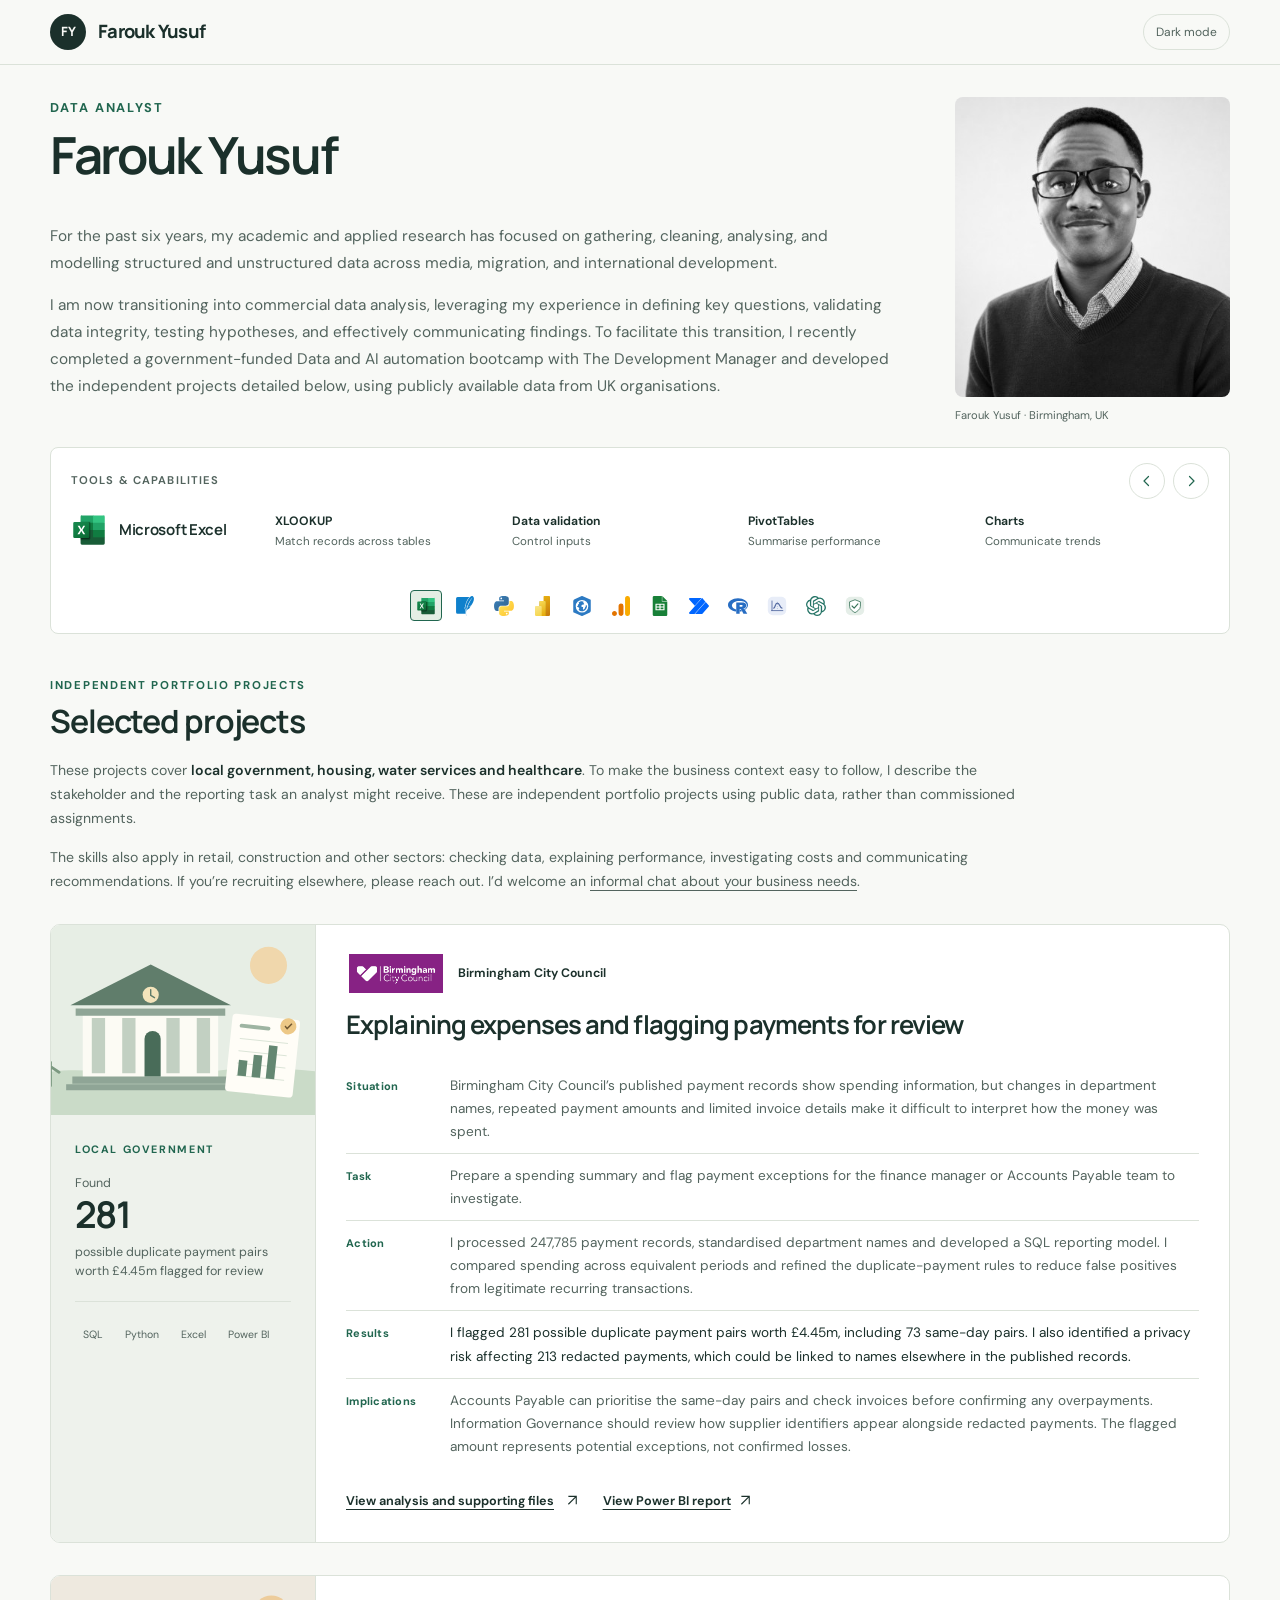
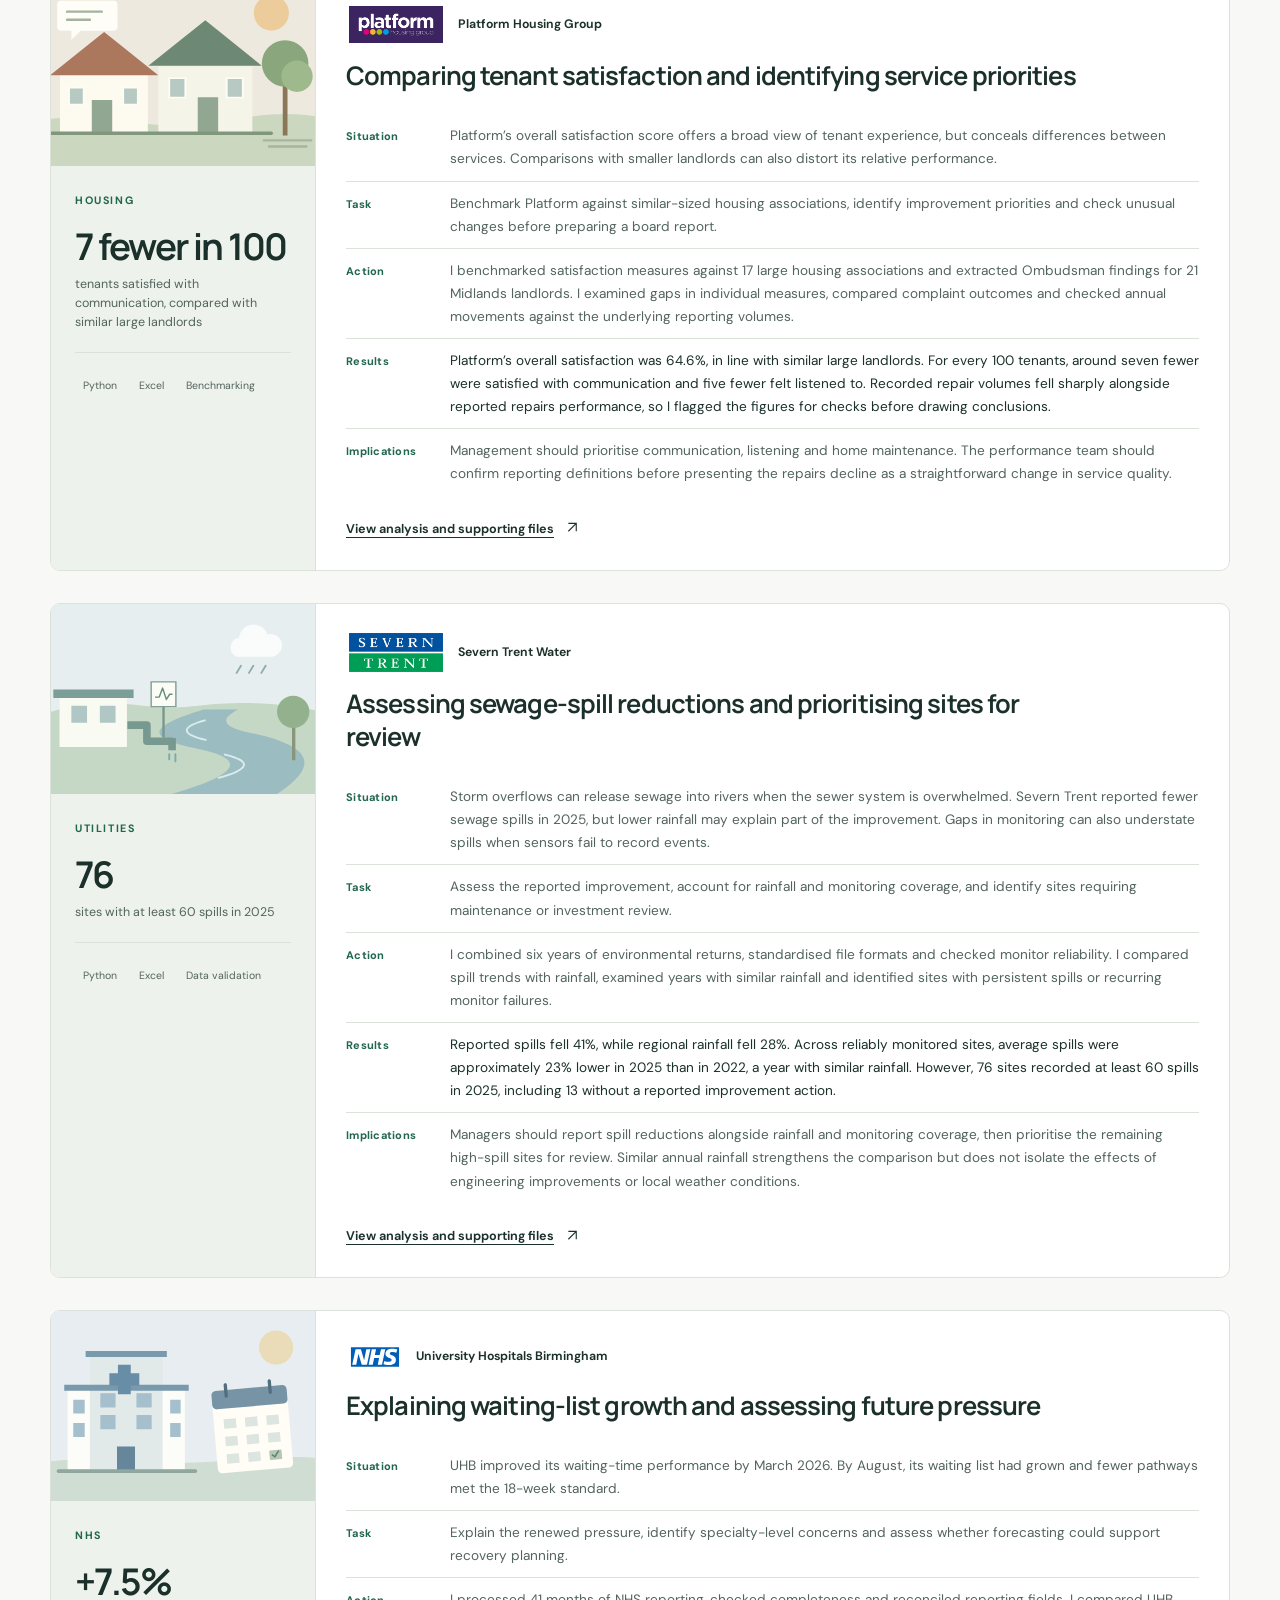
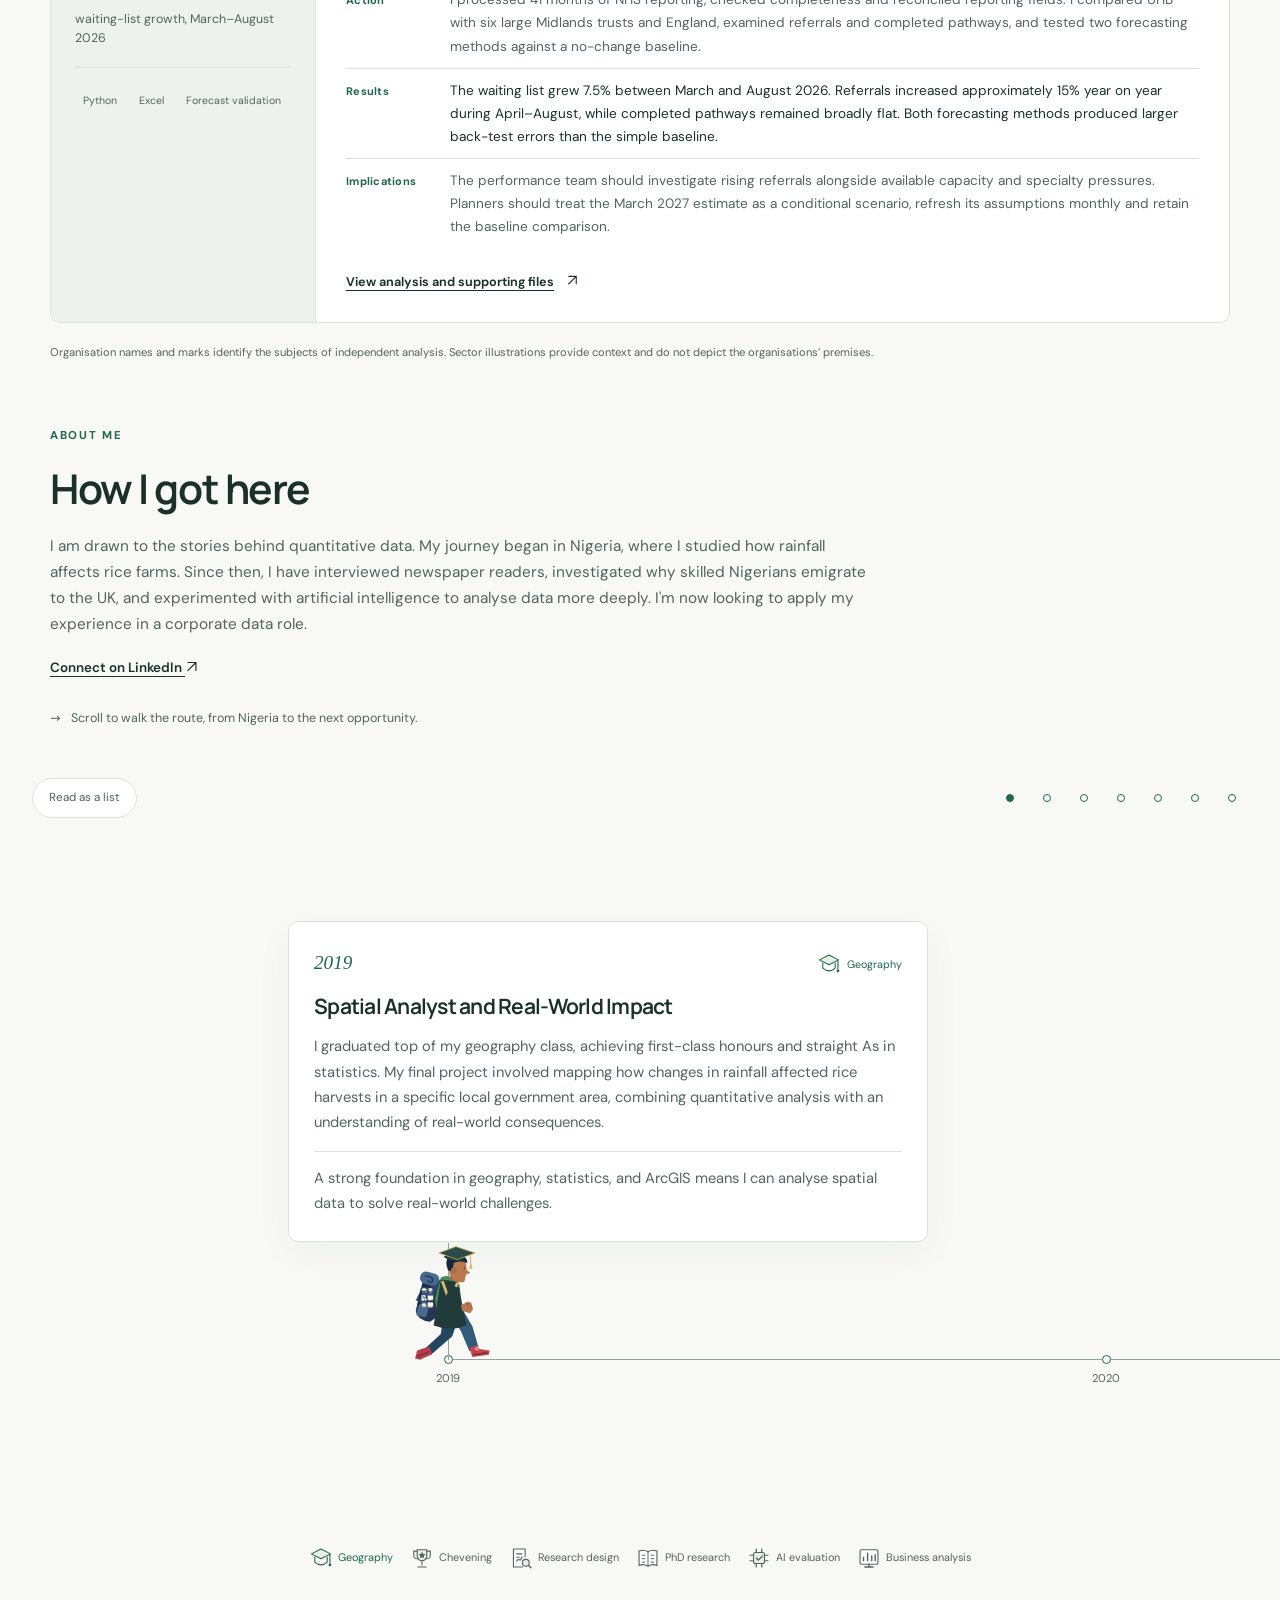
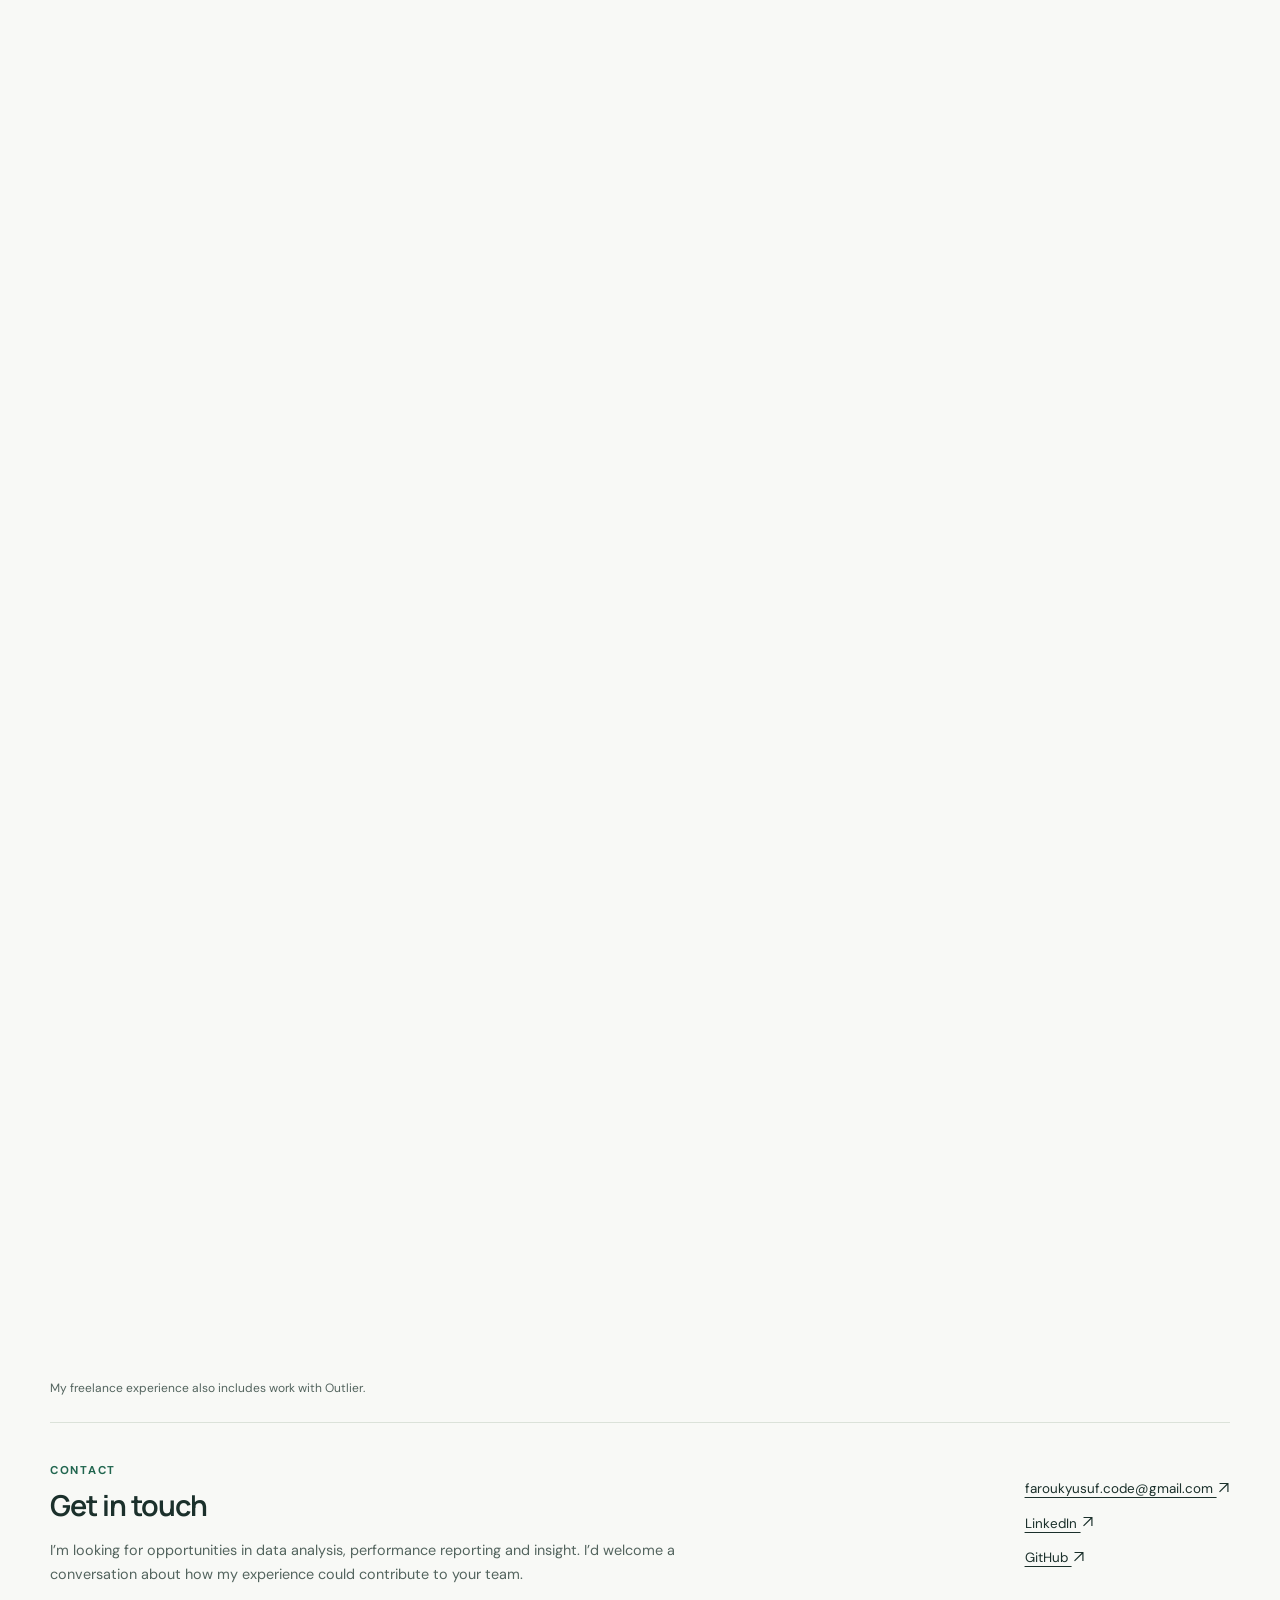
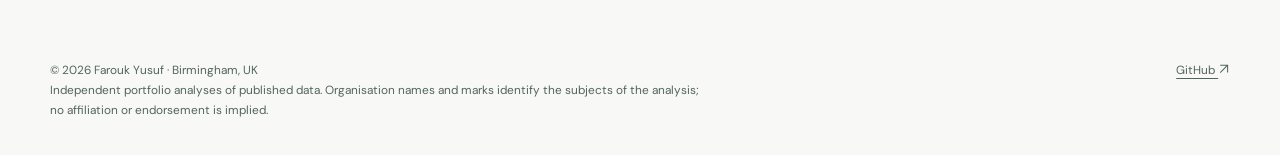
==== commit e7aecfe1: "Keep one Power BI report and link GitHub profile" ====
--- a/index.html
+++ b/index.html
@@ -130,7 +130,7 @@
 
   <section class="container home-contact" id="contact" aria-labelledby="contact-heading">
     <div><span class="eyebrow">Contact</span><h2 id="contact-heading">Get in touch</h2><p>I’m looking for opportunities in data analysis, performance reporting and insight. I’d welcome a conversation about how my experience could contribute to your team.</p></div>
-    <div class="home-contact-links"><a href="mailto:faroukyusuf.code@gmail.com">faroukyusuf.code@gmail.com <svg class="arrow-icon" viewBox="0 0 16 16" aria-hidden="true"><path d="M3 13 13 3M3 3h10v10"/></svg></a><a href="https://www.linkedin.com/in/farouk-yusuf-fy" target="_blank" rel="noopener">LinkedIn <svg class="arrow-icon" viewBox="0 0 16 16" aria-hidden="true"><path d="M3 13 13 3M3 3h10v10"/></svg></a><a href="https://github.com/farouk-yusuf/farouk-yusuf.github.io" target="_blank" rel="noopener">GitHub <svg class="arrow-icon" viewBox="0 0 16 16" aria-hidden="true"><path d="M3 13 13 3M3 3h10v10"/></svg></a></div>
+    <div class="home-contact-links"><a href="mailto:faroukyusuf.code@gmail.com">faroukyusuf.code@gmail.com <svg class="arrow-icon" viewBox="0 0 16 16" aria-hidden="true"><path d="M3 13 13 3M3 3h10v10"/></svg></a><a href="https://www.linkedin.com/in/farouk-yusuf-fy" target="_blank" rel="noopener">LinkedIn <svg class="arrow-icon" viewBox="0 0 16 16" aria-hidden="true"><path d="M3 13 13 3M3 3h10v10"/></svg></a><a href="https://github.com/farouk-yusuf" target="_blank" rel="noopener">GitHub <svg class="arrow-icon" viewBox="0 0 16 16" aria-hidden="true"><path d="M3 13 13 3M3 3h10v10"/></svg></a></div>
   </section>
 </main>
-<footer class="container site-footer"><p>© 2026 Farouk Yusuf · Birmingham, UK<br>Independent portfolio analyses of published data. Organisation names and marks identify the subjects of the analysis; no affiliation or endorsement is implied.</p><a href="https://github.com/farouk-yusuf/farouk-yusuf.github.io" target="_blank" rel="noopener">Source code <svg class="arrow-icon" viewBox="0 0 16 16" aria-hidden="true"><path d="M3 13 13 3M3 3h10v10"/></svg></a></footer></body></html>
+<footer class="container site-footer"><p>© 2026 Farouk Yusuf · Birmingham, UK<br>Independent portfolio analyses of published data. Organisation names and marks identify the subjects of the analysis; no affiliation or endorsement is implied.</p><a href="https://github.com/farouk-yusuf" target="_blank" rel="noopener">GitHub <svg class="arrow-icon" viewBox="0 0 16 16" aria-hidden="true"><path d="M3 13 13 3M3 3h10v10"/></svg></a></footer></body></html>
--- a/assets/css/site.css
+++ b/assets/css/site.css
@@ -108,8 +108,6 @@
 .resource-list a:hover { border-color:var(--accent); }
 .resource-list small { color:var(--muted); font-size:.7rem; flex-shrink:0; }
 .next-project { border-top:1px solid var(--line); padding:35px 0 60px; display:flex; align-items:center; justify-content:space-between; gap:30px; }
-.dashboard-preview { background:var(--surface); border:1px solid var(--line); padding:18px; border-radius:8px; margin:20px 0; }
-.dashboard-preview img { display:block; width:100%; }
 @media (max-width:1000px) {
   .container { width:calc(100% - 48px); }
   .case-layout { grid-template-columns:150px minmax(0,1fr); gap:30px; }
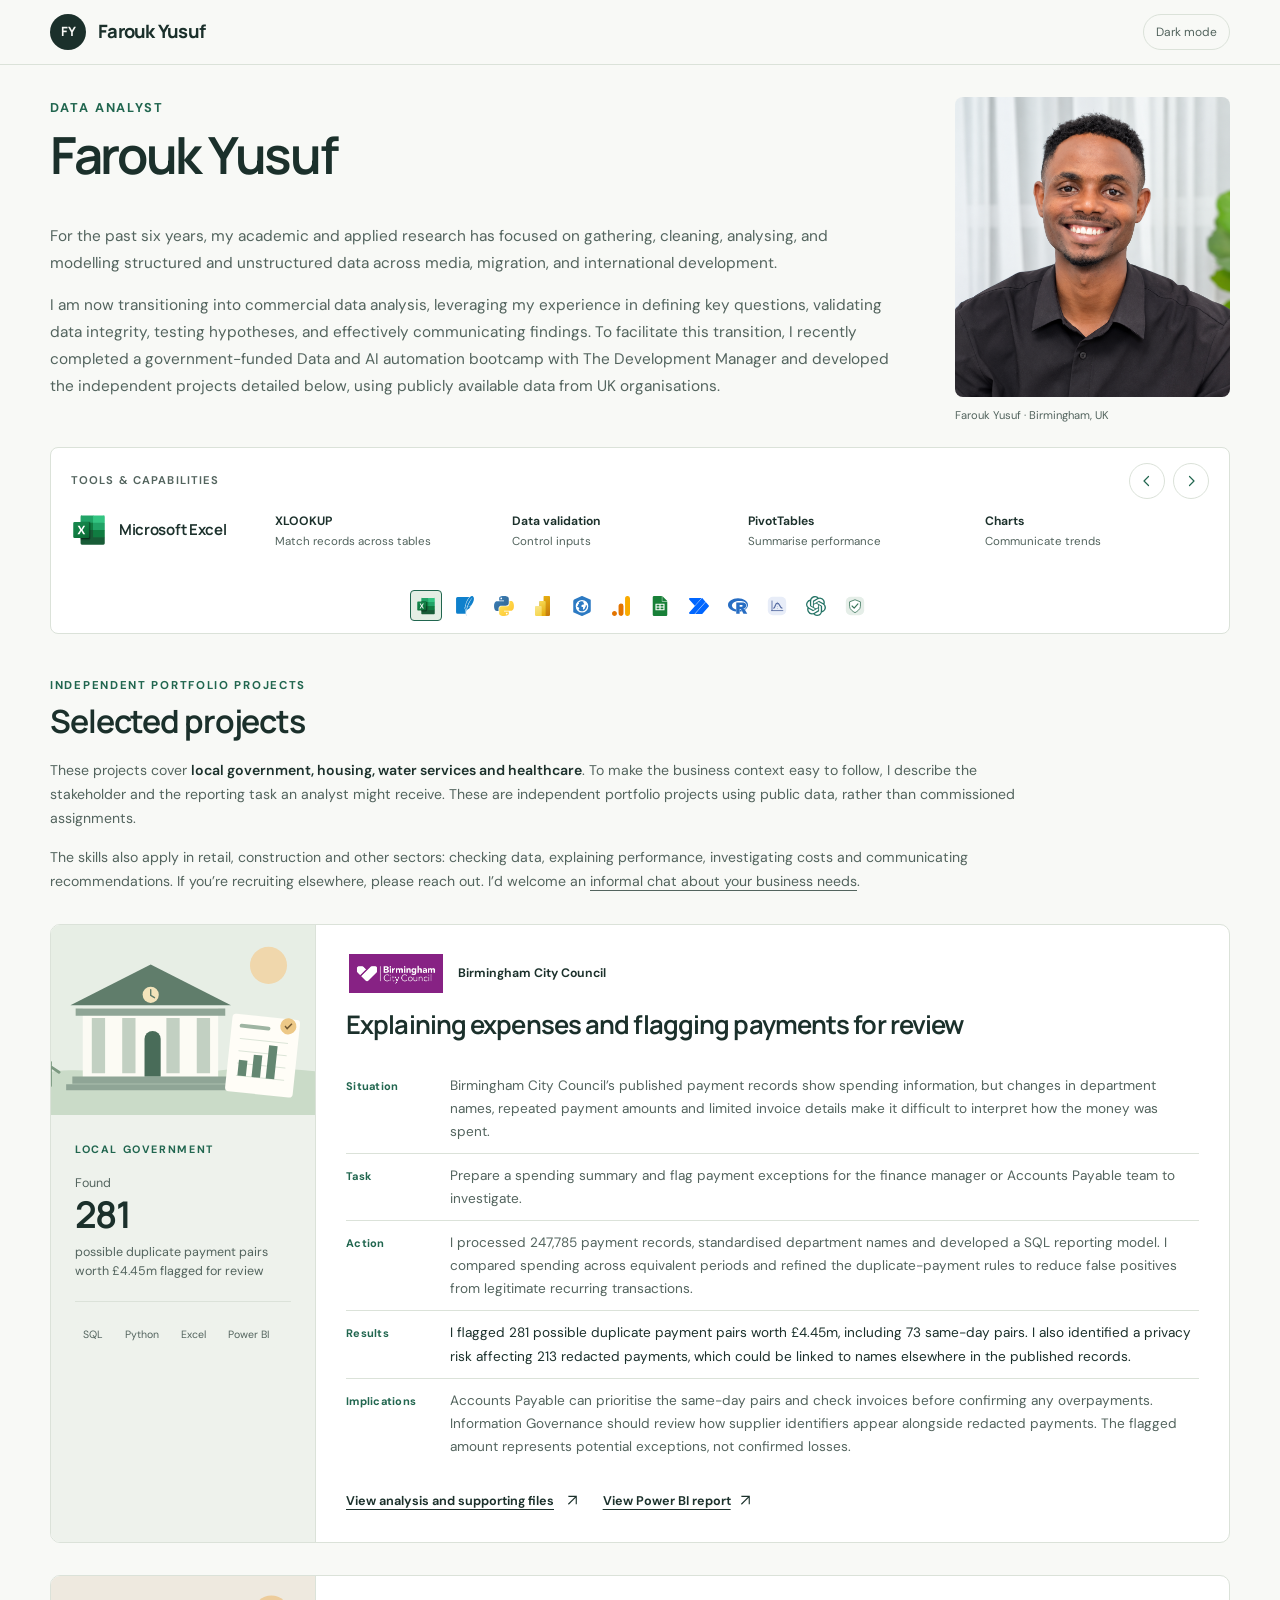
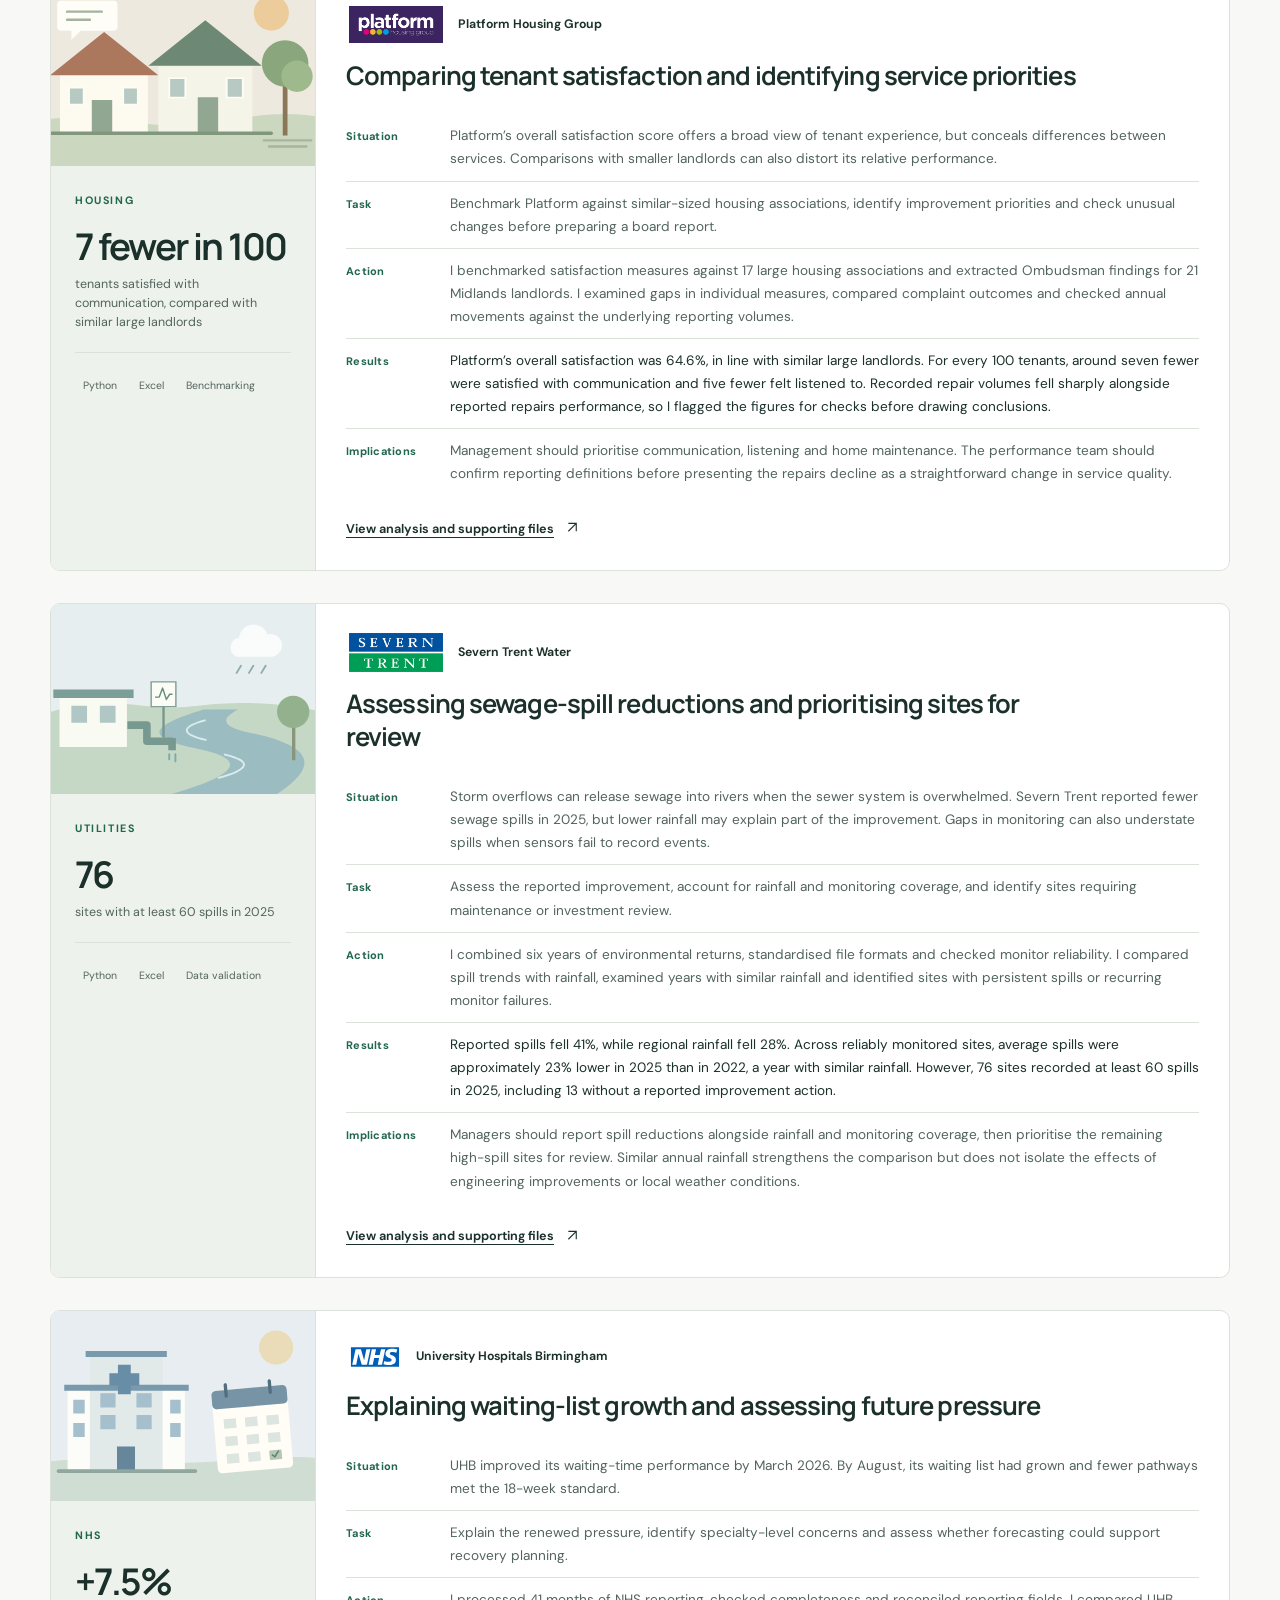
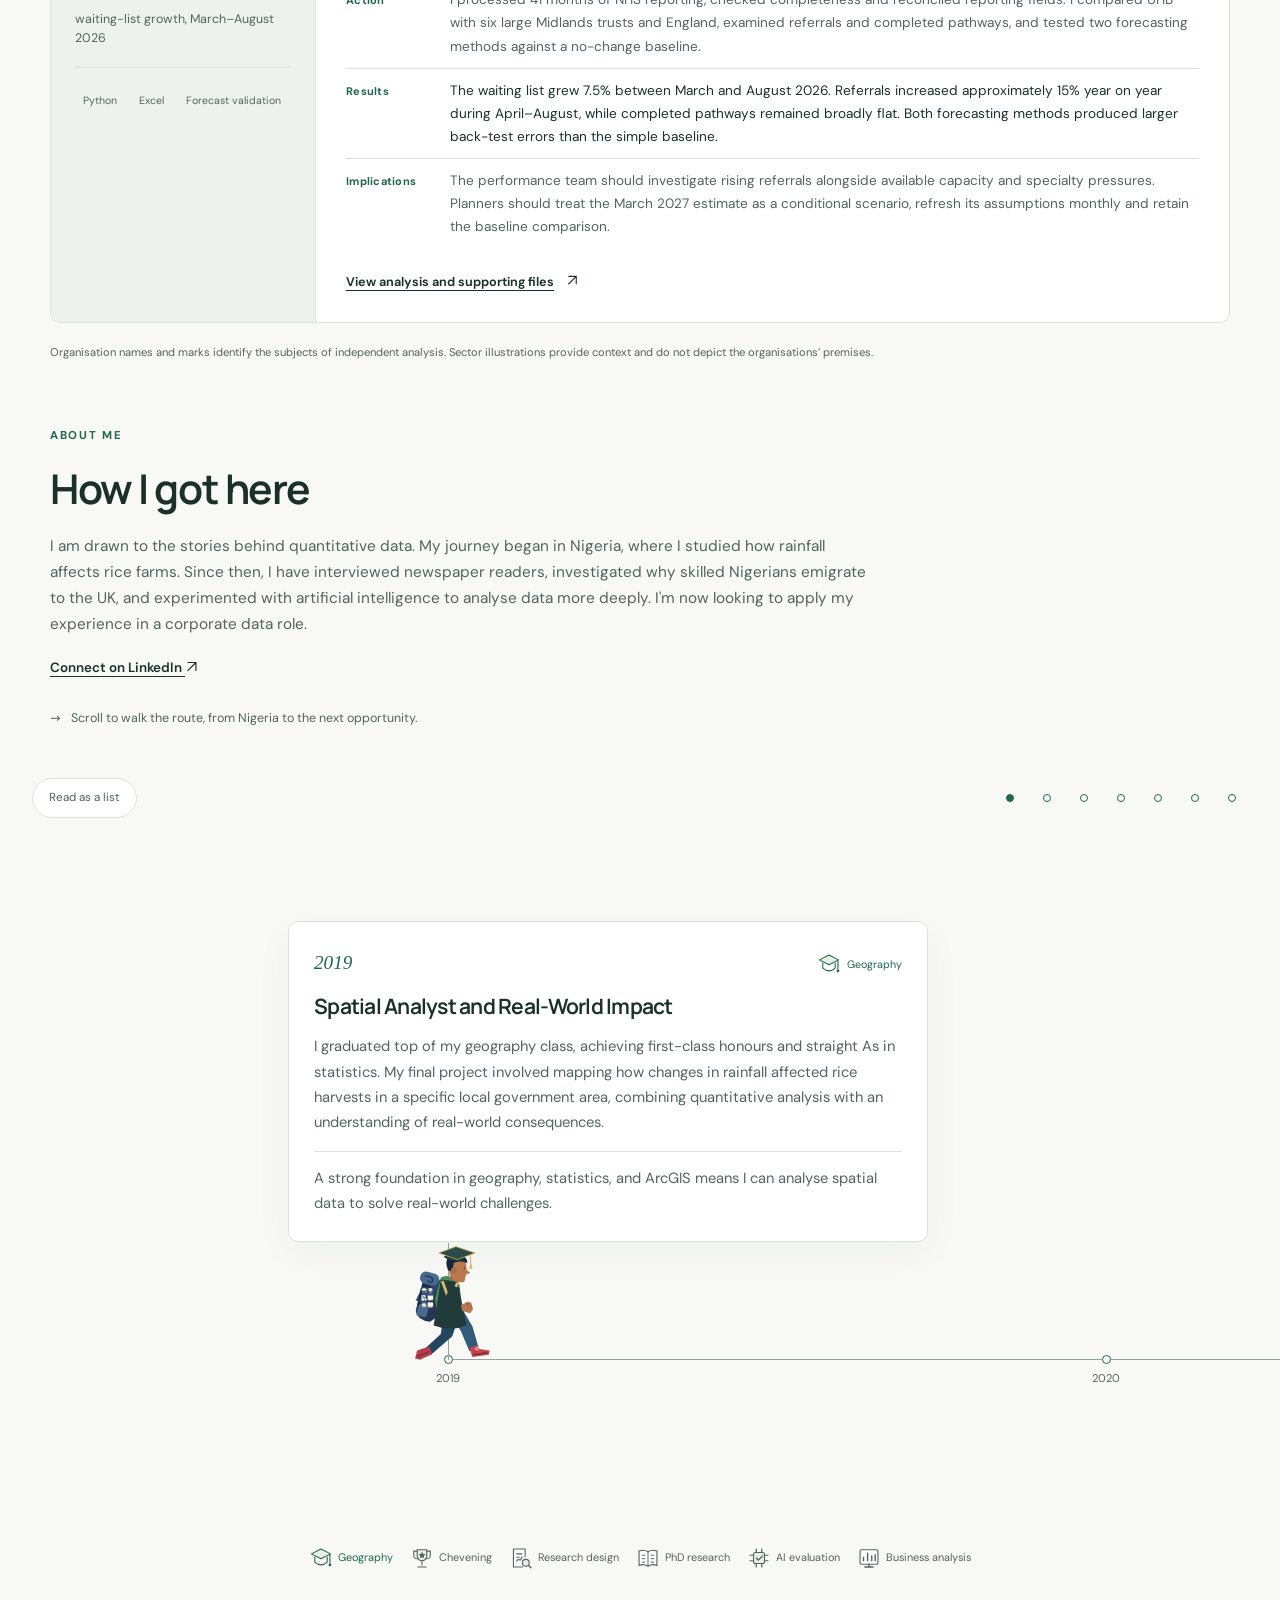
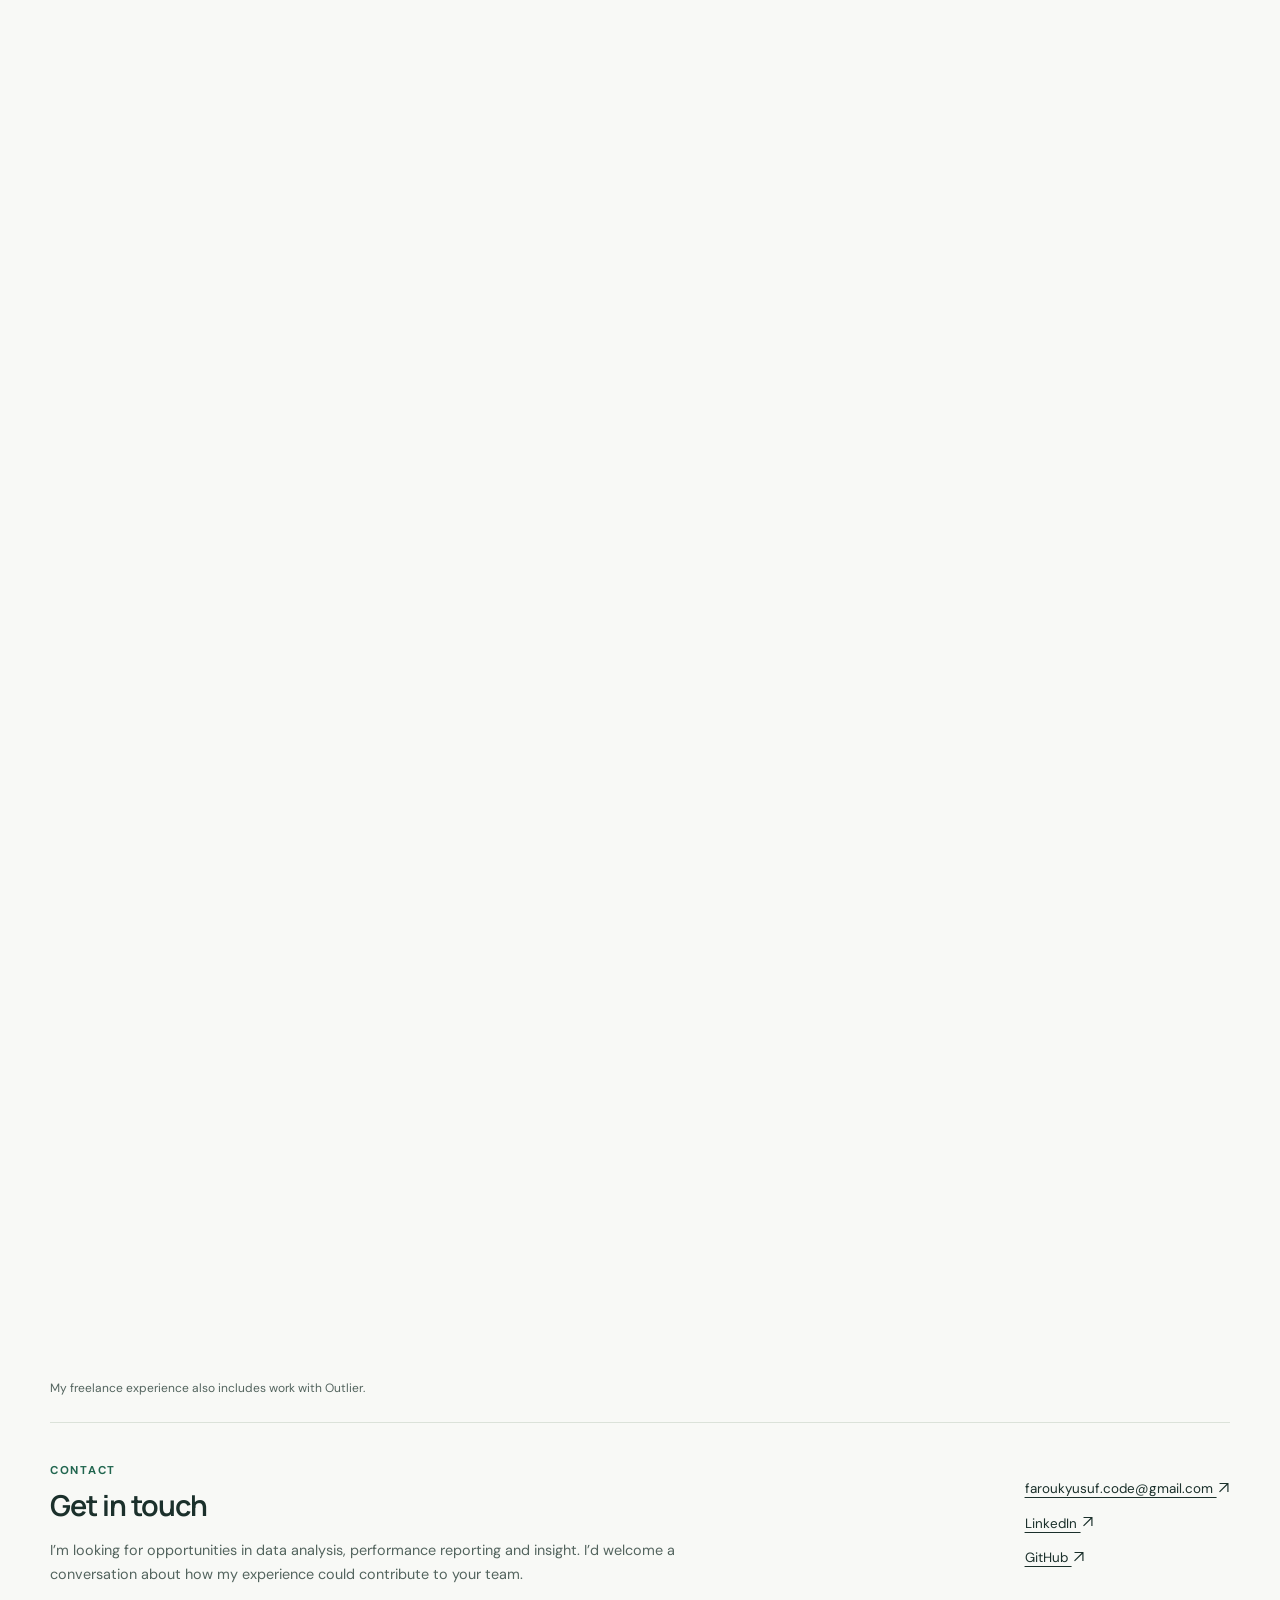
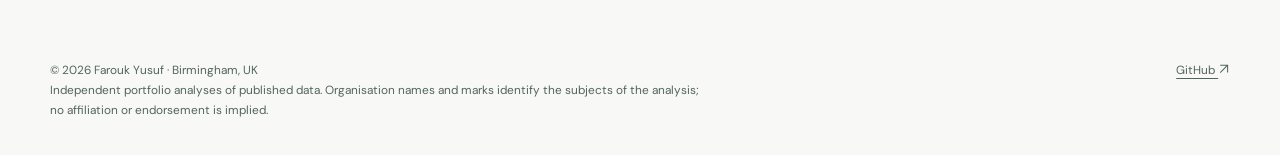
==== commit f7af5c8d: "Use selected colour headshot on portfolio" ====
--- a/index.html
+++ b/index.html
@@ -11,7 +11,7 @@
   <section class="home-opening container" aria-labelledby="profile-heading">
     <div class="profile-heading"><span class="eyebrow">Data Analyst</span><h1 id="profile-heading">Farouk Yusuf</h1></div>
     <div class="profile-introduction"><p>For the past six years, my academic and applied research has focused on gathering, cleaning, analysing, and modelling structured and unstructured data across media, migration, and international development.</p><p>I am now transitioning into commercial data analysis, leveraging my experience in defining key questions, validating data integrity, testing hypotheses, and effectively communicating findings. To facilitate this transition, I recently completed a government-funded Data and AI automation bootcamp with The Development Manager and developed the independent projects detailed below, using publicly available data from UK organisations.</p></div>
-    <div class="profile-visual"><figure class="profile-picture"><img src="assets/images/headshot.jpeg" alt="Farouk Yusuf" width="400" height="400" fetchpriority="high"><figcaption>Farouk Yusuf · Birmingham, UK</figcaption></figure></div>
+    <div class="profile-visual"><figure class="profile-picture"><img src="assets/images/headshot-3.png" alt="Farouk Yusuf" width="1086" height="1448" fetchpriority="high"><figcaption>Farouk Yusuf · Birmingham, UK</figcaption></figure></div>
     <section class="tool-carousel" data-tool-carousel role="region" aria-roledescription="carousel" aria-label="Tools and capabilities">
       <div class="tool-carousel-top"><h2>Tools &amp; capabilities</h2><div class="tool-controls" data-tool-controls hidden><button type="button" data-tool-previous aria-label="Previous tool"><svg viewBox="0 0 24 24" aria-hidden="true"><path d="m14 6-6 6 6 6"/></svg></button><button type="button" data-tool-next aria-label="Next tool"><svg viewBox="0 0 24 24" aria-hidden="true"><path d="m10 6 6 6-6 6"/></svg></button></div></div>
       <div data-tool-track><section class="tool-slide" data-tool-slide role="group" aria-roledescription="slide" aria-label="1 of 12: Microsoft Excel">
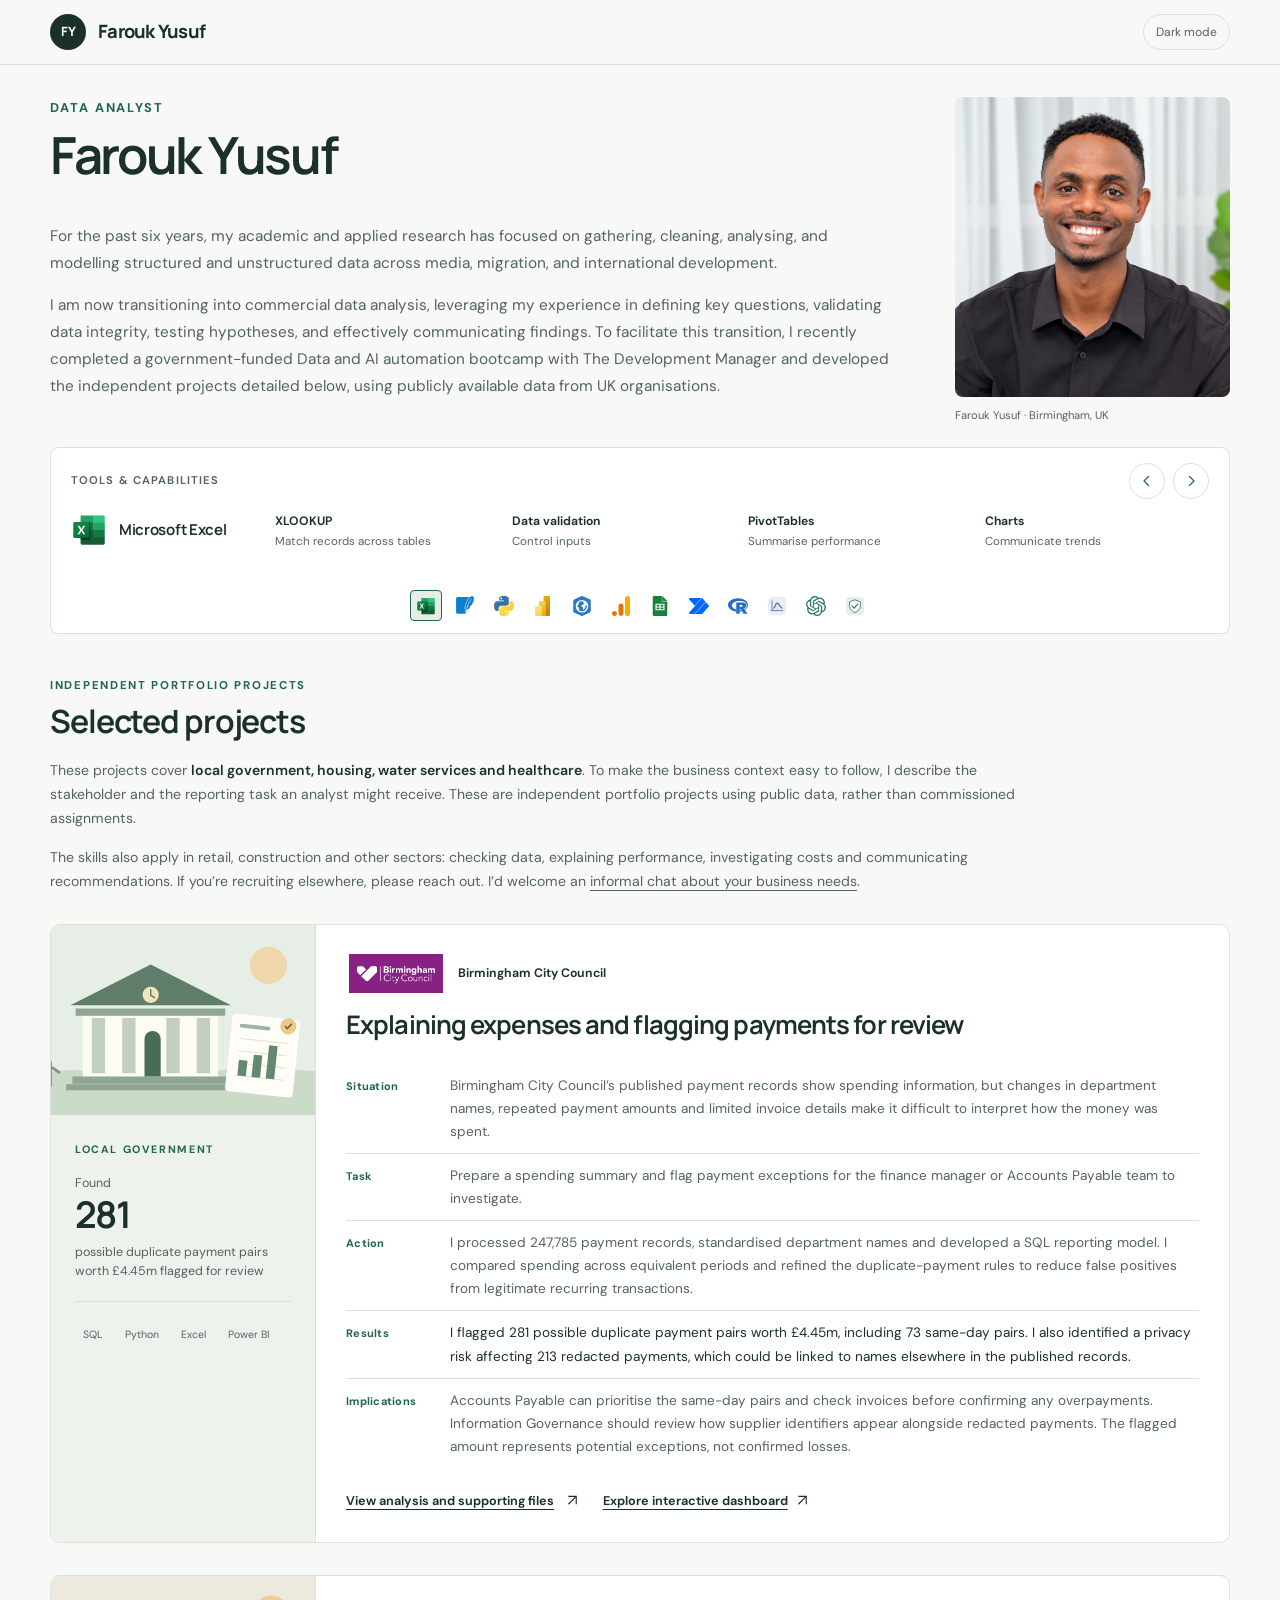
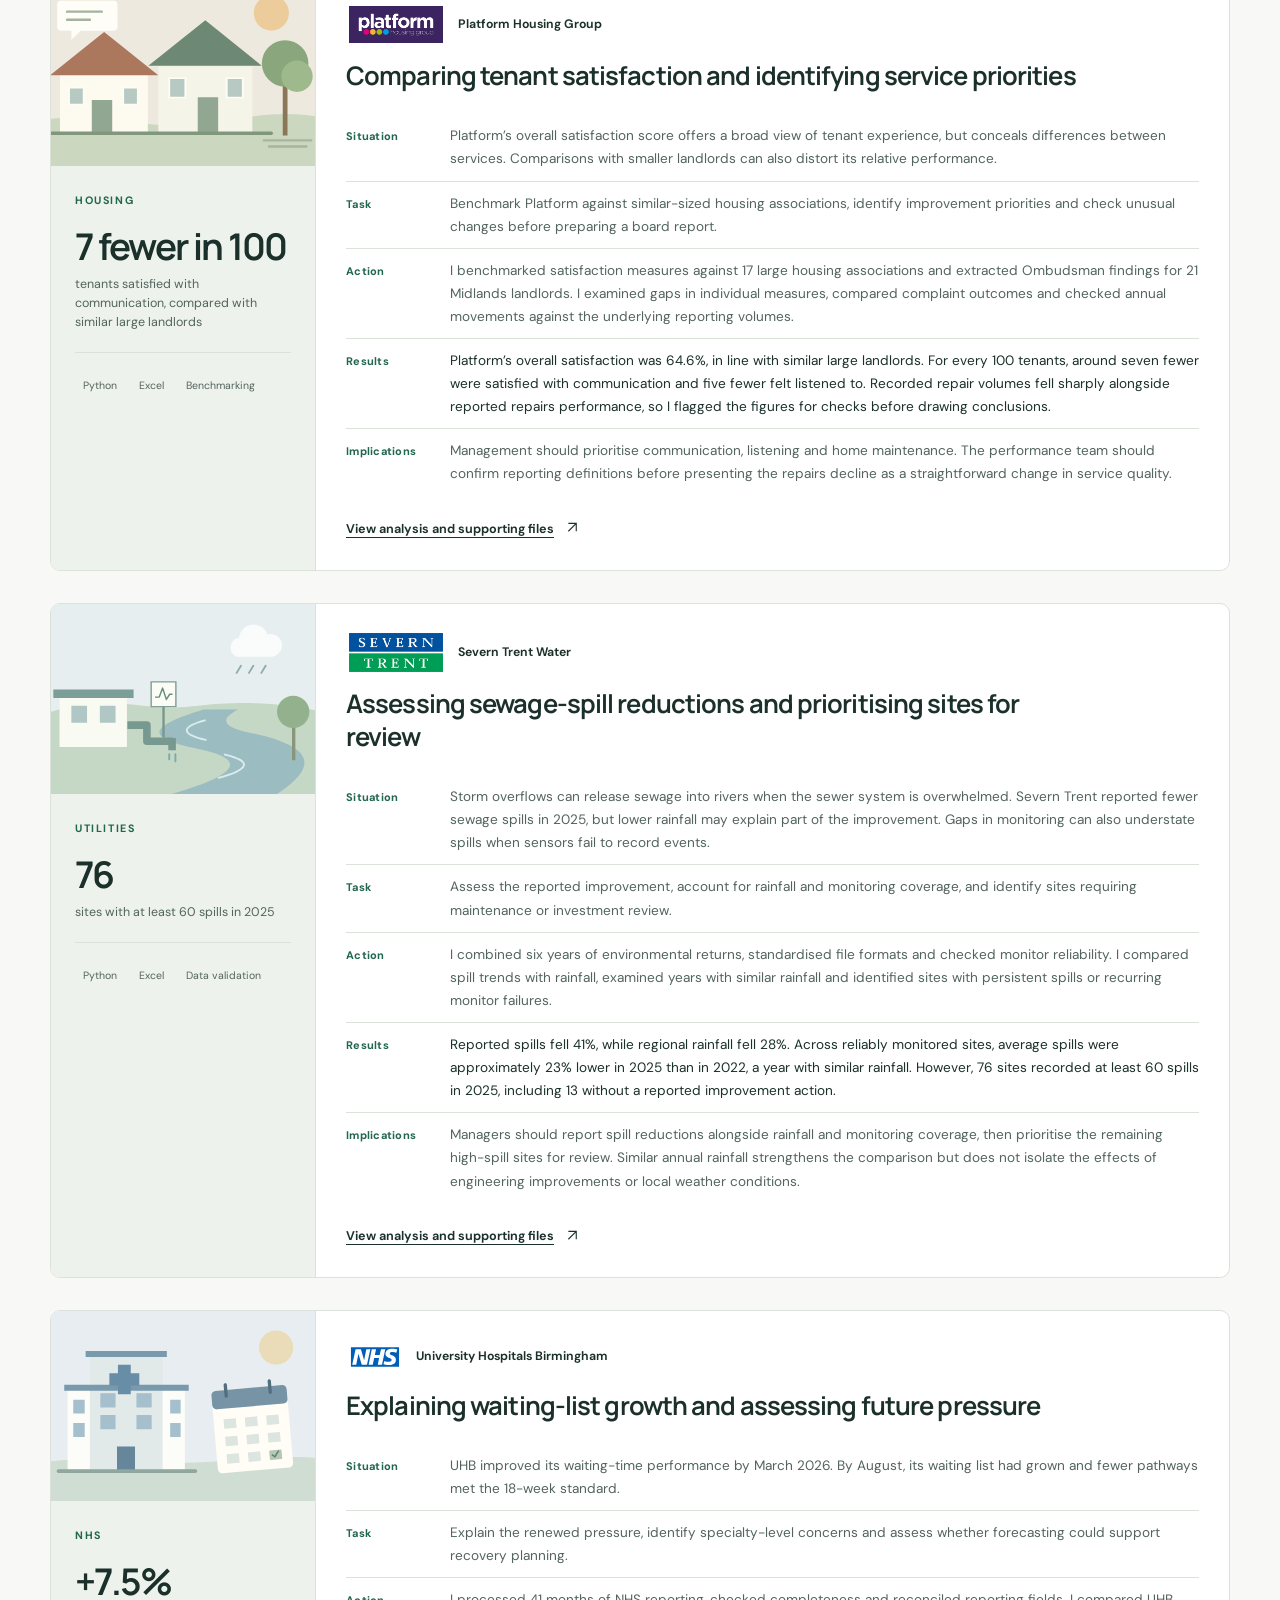
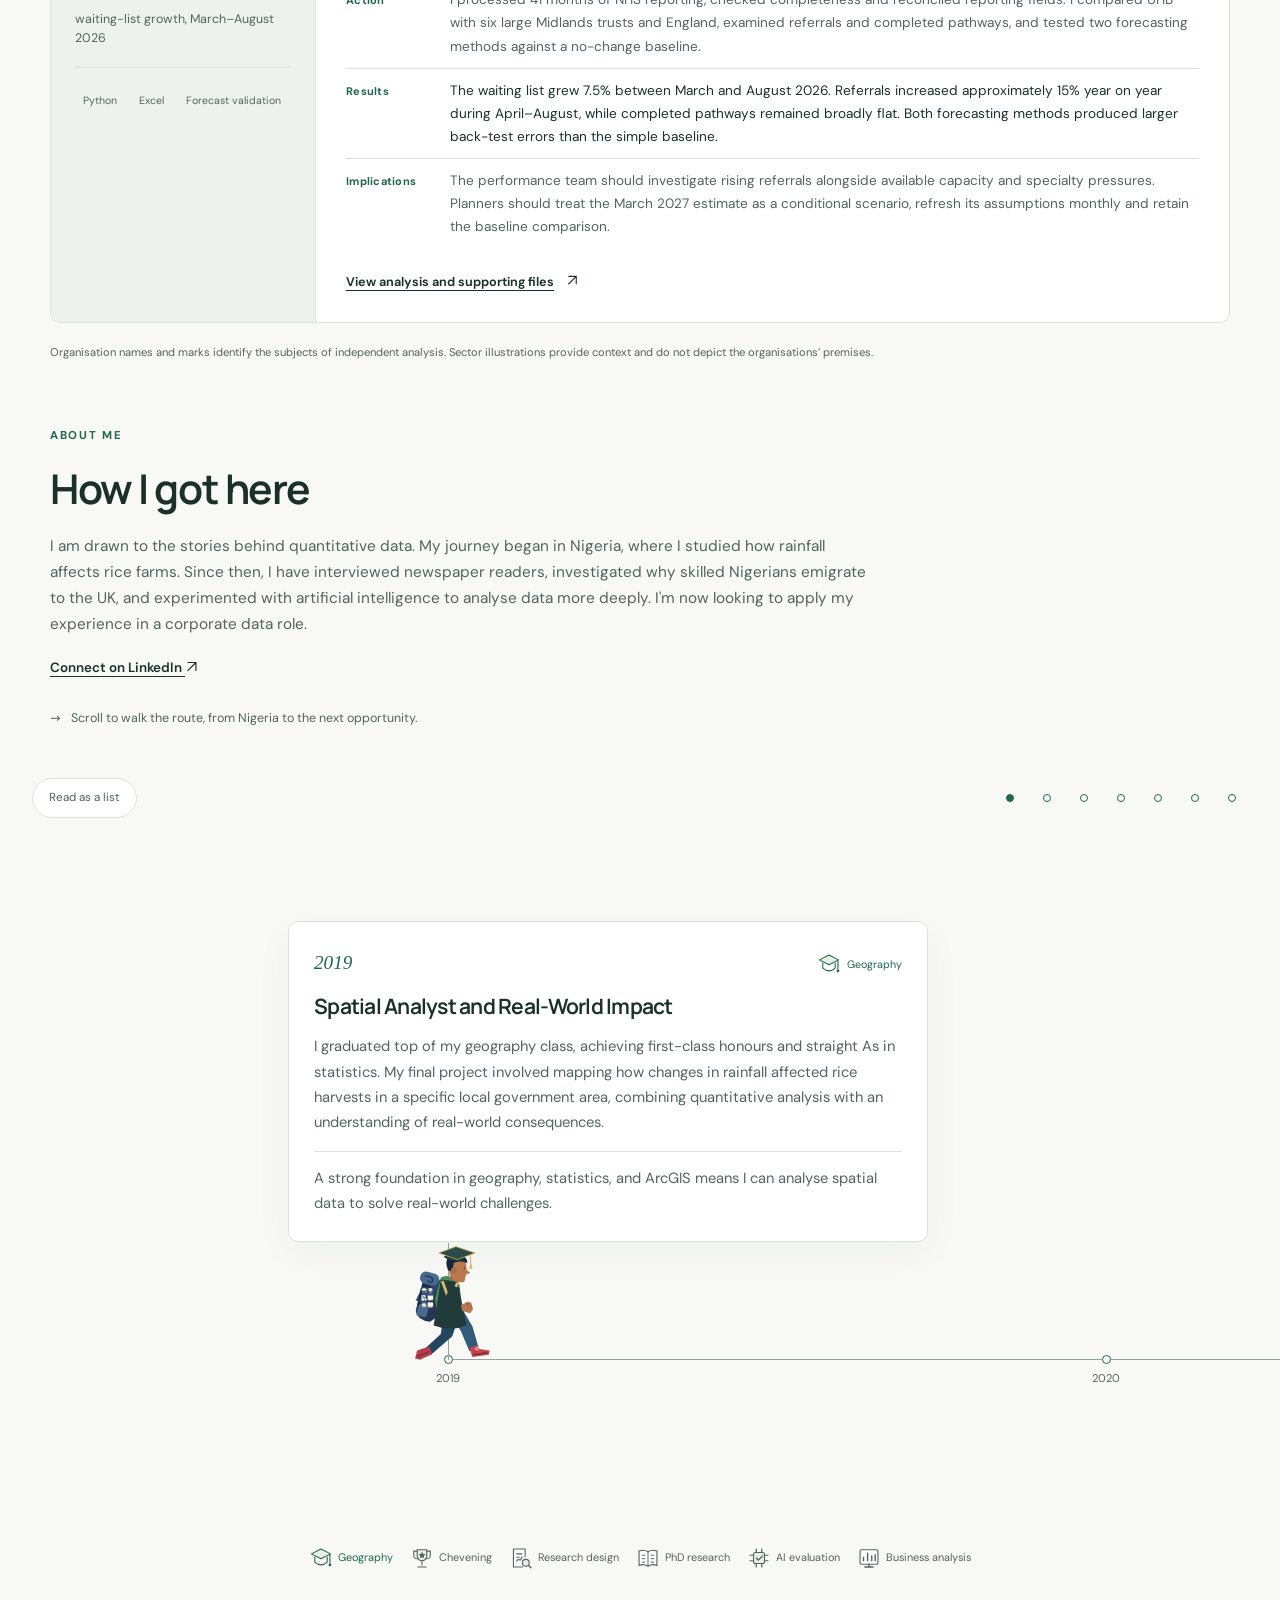
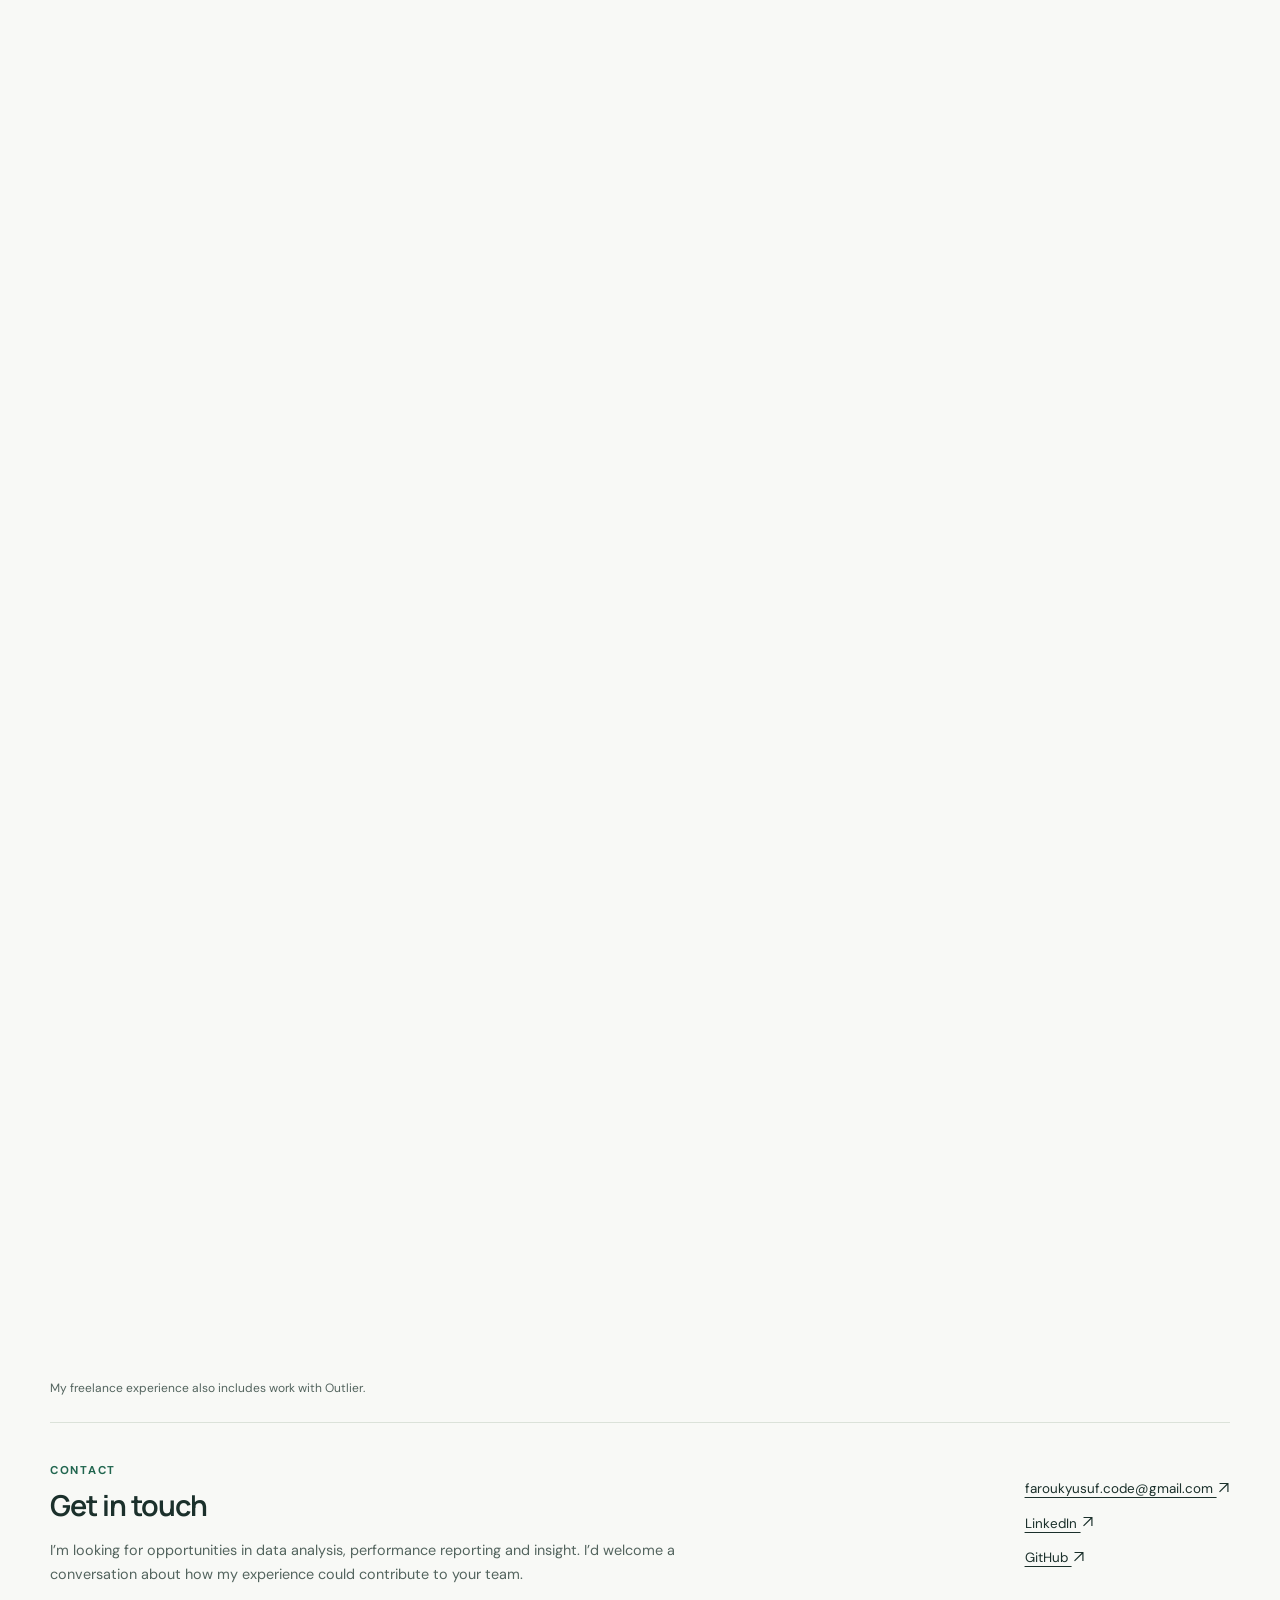
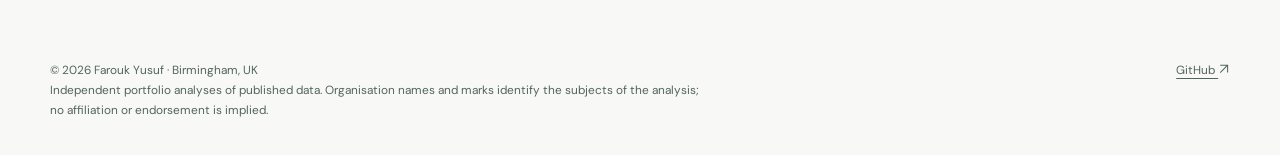
==== commit ff3828e5: "Add validated interactive Birmingham payments dashboard" ====
--- a/index.html
+++ b/index.html
@@ -40,7 +40,7 @@
       <div class="project-art"><img class="sector-image" src="assets/illustrations/local-government.svg" alt="Illustration of a civic building and financial reporting documents" width="640" height="400" loading="lazy">
       <div class="project-art-footer"><span class="eyebrow">Local government</span><div class="project-key"><span class="project-key-prefix">Found</span><strong>281</strong><span>possible duplicate payment pairs worth £4.45m flagged for review</span></div><div class="tags"><span class="tag">SQL</span><span class="tag">Python</span><span class="tag">Excel</span><span class="tag">Power BI</span></div></div></div>
       <div class="project-narrative"><div class="organisation"><img class="org-logo" src="assets/logos/bcc.png" alt="Birmingham City Council" width="100" height="45"><span>Birmingham City Council</span></div><h3 id="project-1-title"><a href="case-studies/birmingham-payments.html">Explaining expenses and flagging payments for review</a></h3>
-      <dl class="star-list"><div class="star-step star-step--situation"><dt>Situation</dt><dd>Birmingham City Council’s published payment records show spending information, but changes in department names, repeated payment amounts and limited invoice details make it difficult to interpret how the money was spent.</dd></div><div class="star-step star-step--task"><dt>Task</dt><dd>Prepare a spending summary and flag payment exceptions for the finance manager or Accounts Payable team to investigate.</dd></div><div class="star-step star-step--action"><dt>Action</dt><dd>I processed 247,785 payment records, standardised department names and developed a SQL reporting model. I compared spending across equivalent periods and refined the duplicate-payment rules to reduce false positives from legitimate recurring transactions.</dd></div><div class="star-step star-step--results"><dt>Results</dt><dd>I flagged 281 possible duplicate payment pairs worth £4.45m, including 73 same-day pairs. I also identified a privacy risk affecting 213 redacted payments, which could be linked to names elsewhere in the published records.</dd></div><div class="star-step star-step--implications"><dt>Implications</dt><dd>Accounts Payable can prioritise the same-day pairs and check invoices before confirming any overpayments. Information Governance should review how supplier identifiers appear alongside redacted payments. The flagged amount represents potential exceptions, not confirmed losses.</dd></div></dl><a class="project-detail-link" href="case-studies/birmingham-payments.html">View analysis and supporting files <span aria-hidden="true"><svg class="arrow-icon" viewBox="0 0 16 16" aria-hidden="true"><path d="M3 13 13 3M3 3h10v10"/></svg></span><span class="sr-only">: Birmingham City Council</span></a><a class="project-report-link" href="case-studies/birmingham-payments.html#report">View Power BI report <span aria-hidden="true"><svg class="arrow-icon" viewBox="0 0 16 16" aria-hidden="true"><path d="M3 13 13 3M3 3h10v10"/></svg></span></a></div>
+      <dl class="star-list"><div class="star-step star-step--situation"><dt>Situation</dt><dd>Birmingham City Council’s published payment records show spending information, but changes in department names, repeated payment amounts and limited invoice details make it difficult to interpret how the money was spent.</dd></div><div class="star-step star-step--task"><dt>Task</dt><dd>Prepare a spending summary and flag payment exceptions for the finance manager or Accounts Payable team to investigate.</dd></div><div class="star-step star-step--action"><dt>Action</dt><dd>I processed 247,785 payment records, standardised department names and developed a SQL reporting model. I compared spending across equivalent periods and refined the duplicate-payment rules to reduce false positives from legitimate recurring transactions.</dd></div><div class="star-step star-step--results"><dt>Results</dt><dd>I flagged 281 possible duplicate payment pairs worth £4.45m, including 73 same-day pairs. I also identified a privacy risk affecting 213 redacted payments, which could be linked to names elsewhere in the published records.</dd></div><div class="star-step star-step--implications"><dt>Implications</dt><dd>Accounts Payable can prioritise the same-day pairs and check invoices before confirming any overpayments. Information Governance should review how supplier identifiers appear alongside redacted payments. The flagged amount represents potential exceptions, not confirmed losses.</dd></div></dl><a class="project-detail-link" href="case-studies/birmingham-payments.html">View analysis and supporting files <span aria-hidden="true"><svg class="arrow-icon" viewBox="0 0 16 16" aria-hidden="true"><path d="M3 13 13 3M3 3h10v10"/></svg></span><span class="sr-only">: Birmingham City Council</span></a><a class="project-report-link" href="dashboards/birmingham-payments.html">Explore interactive dashboard <span aria-hidden="true"><svg class="arrow-icon" viewBox="0 0 16 16" aria-hidden="true"><path d="M3 13 13 3M3 3h10v10"/></svg></span></a></div>
     </article><article class="project-highlight" aria-labelledby="project-2-title">
       <div class="project-art"><img class="sector-image" src="assets/illustrations/housing.svg" alt="Illustration of homes and communal green space" width="640" height="400" loading="lazy">
       <div class="project-art-footer"><span class="eyebrow">Housing</span><div class="project-key"><strong>7 fewer in 100</strong><span>tenants satisfied with communication, compared with similar large landlords</span></div><div class="tags"><span class="tag">Python</span><span class="tag">Excel</span><span class="tag">Benchmarking</span></div></div></div>
